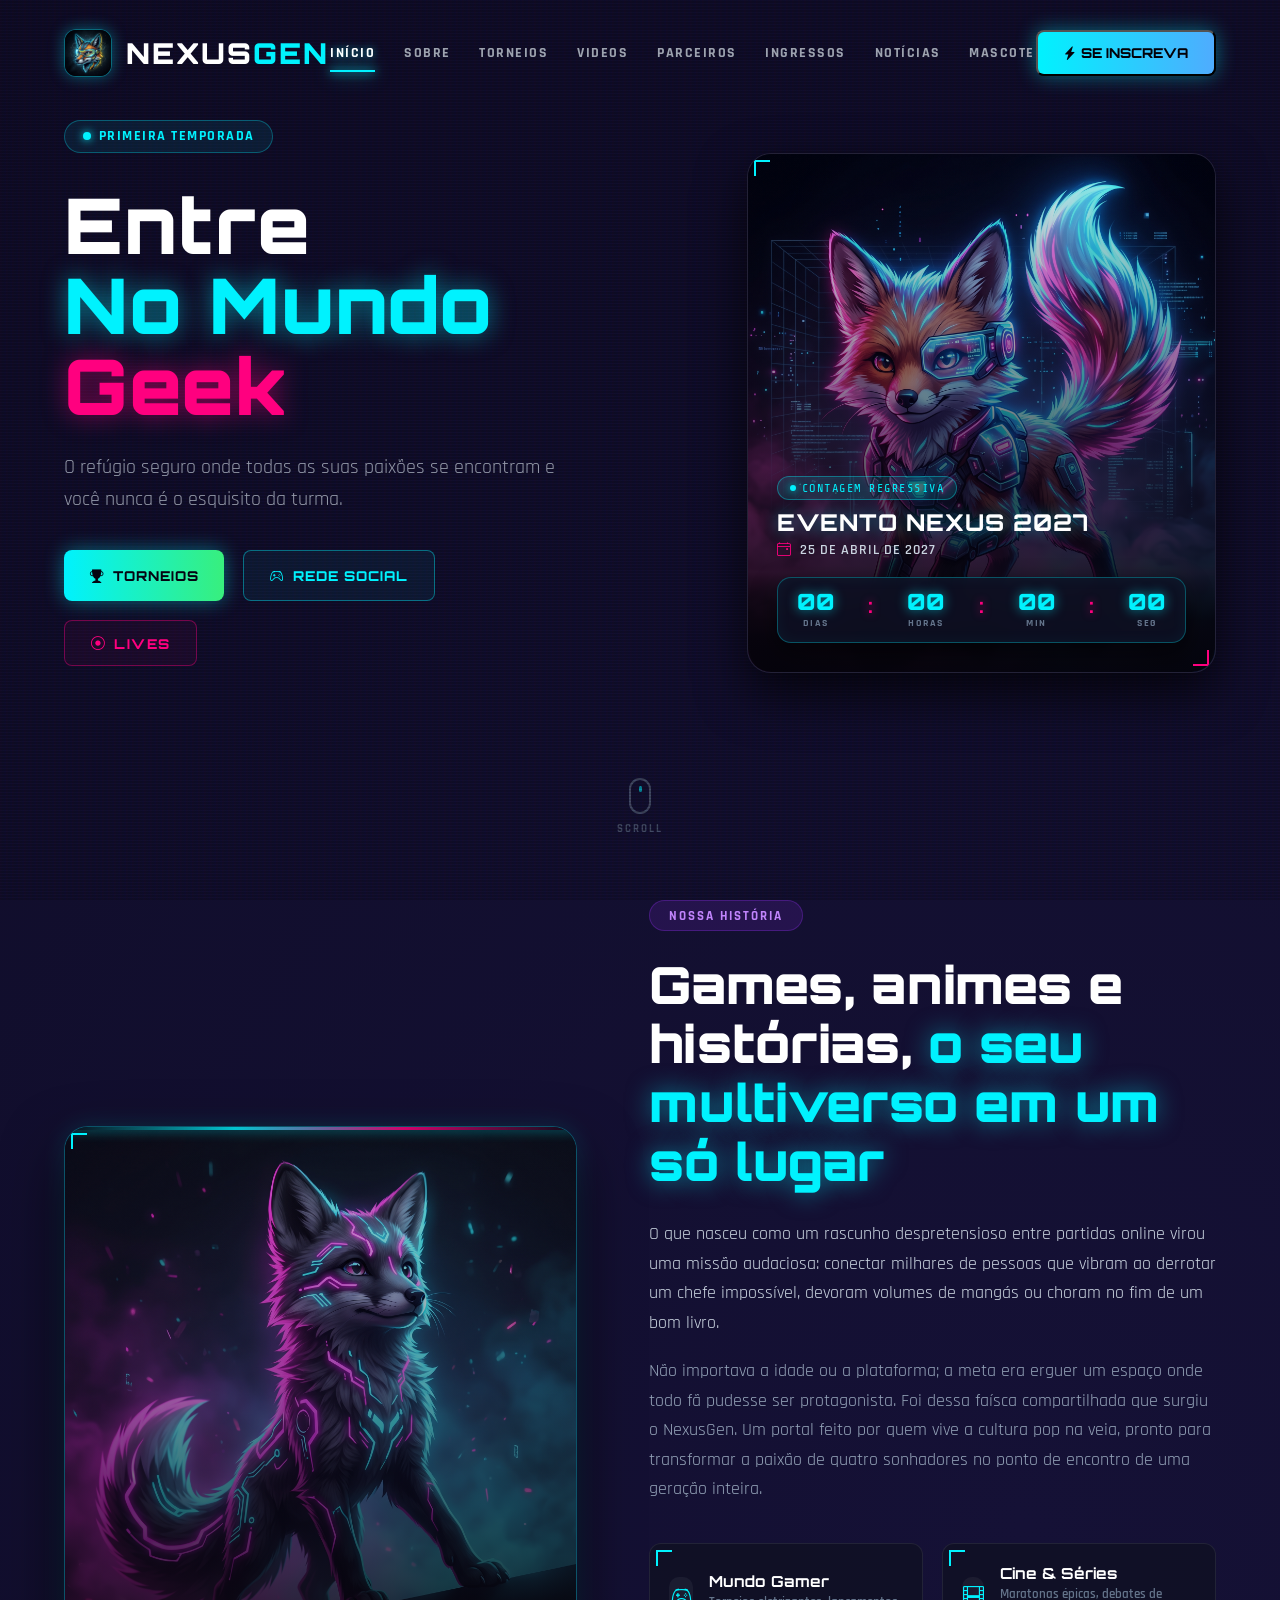
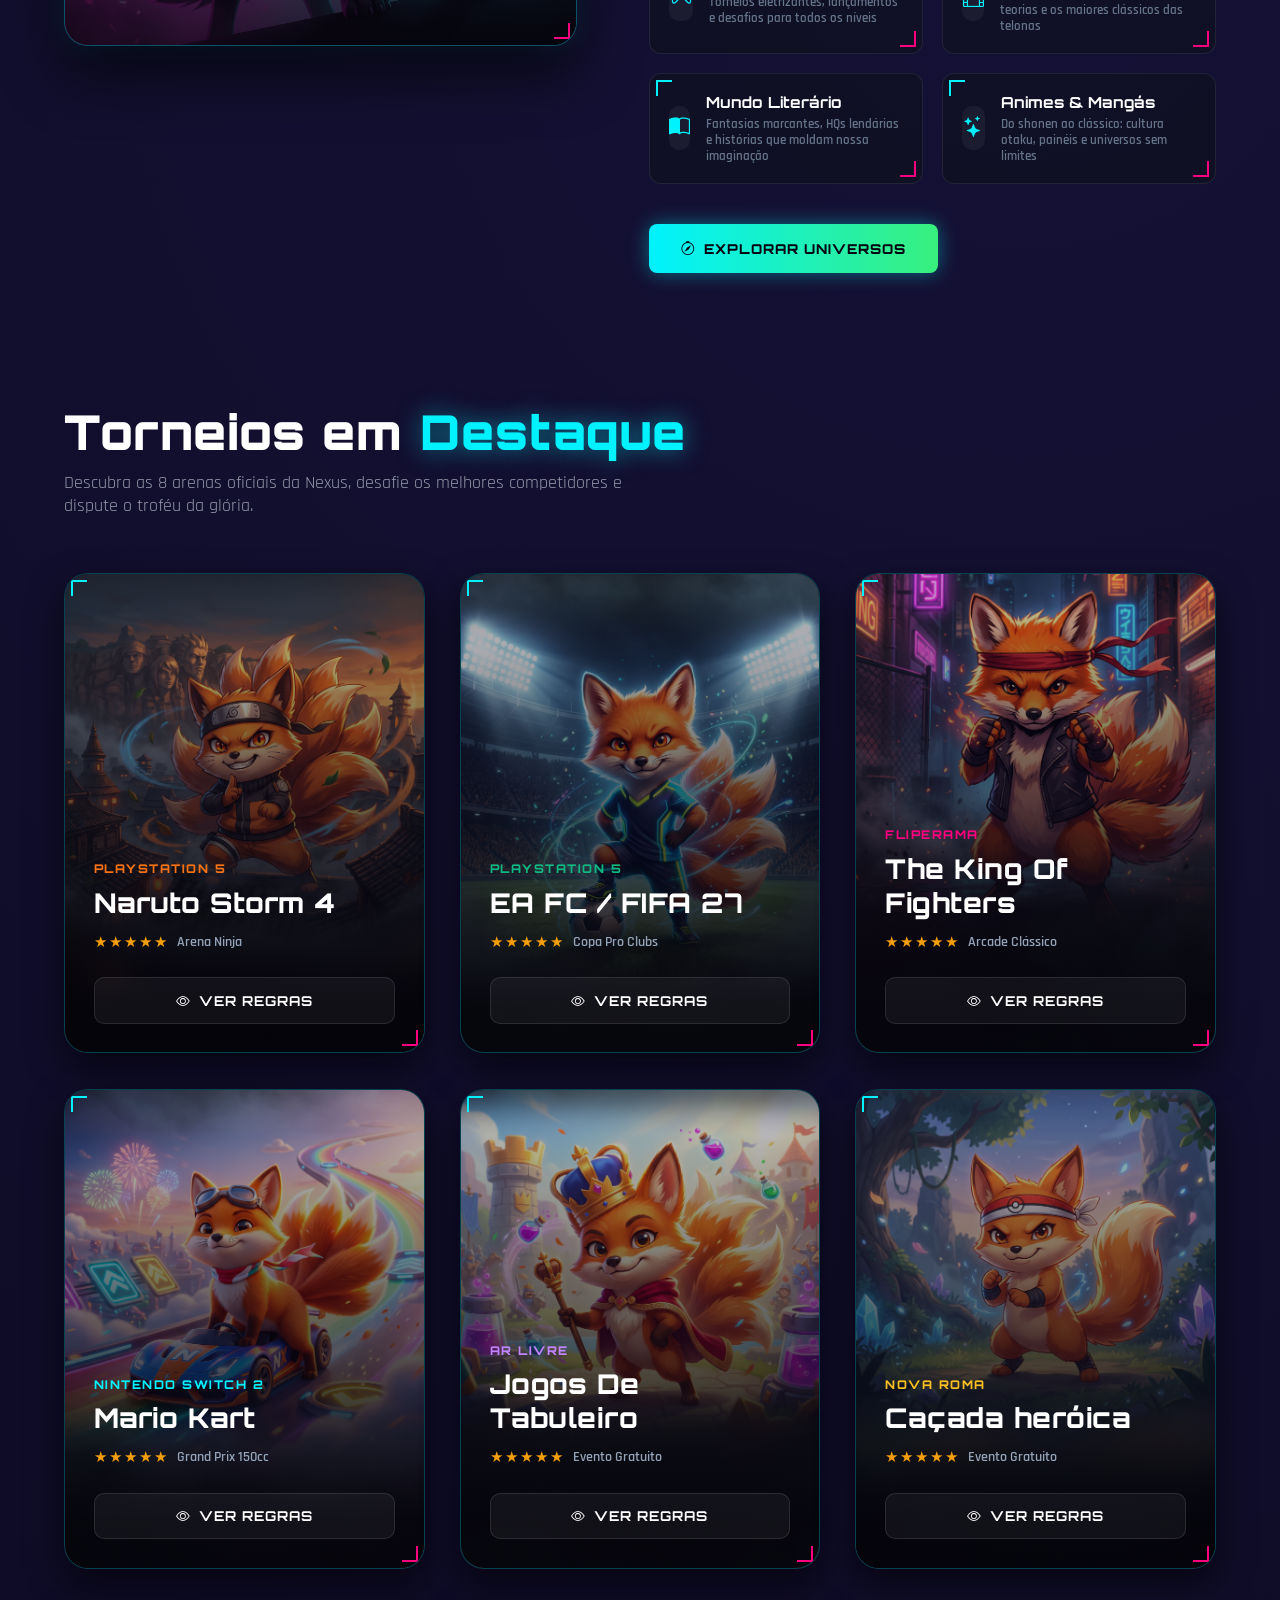
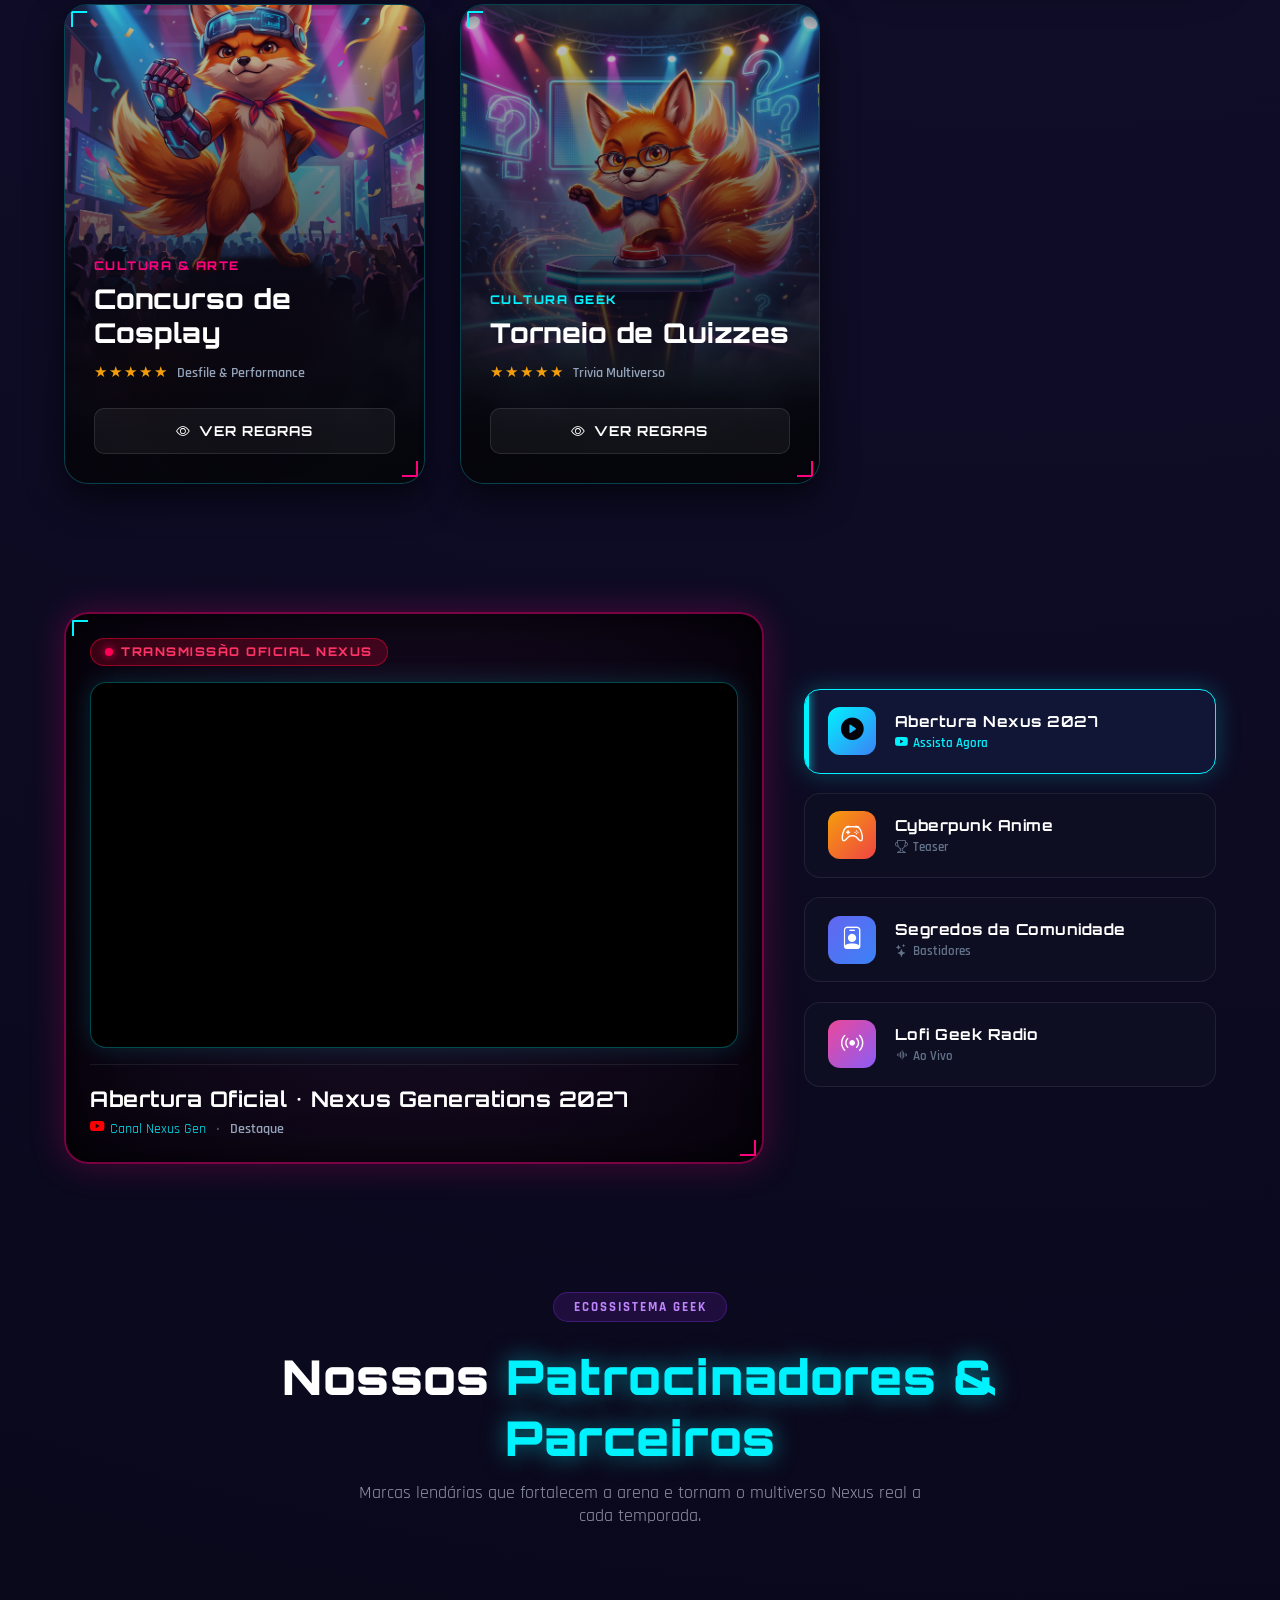
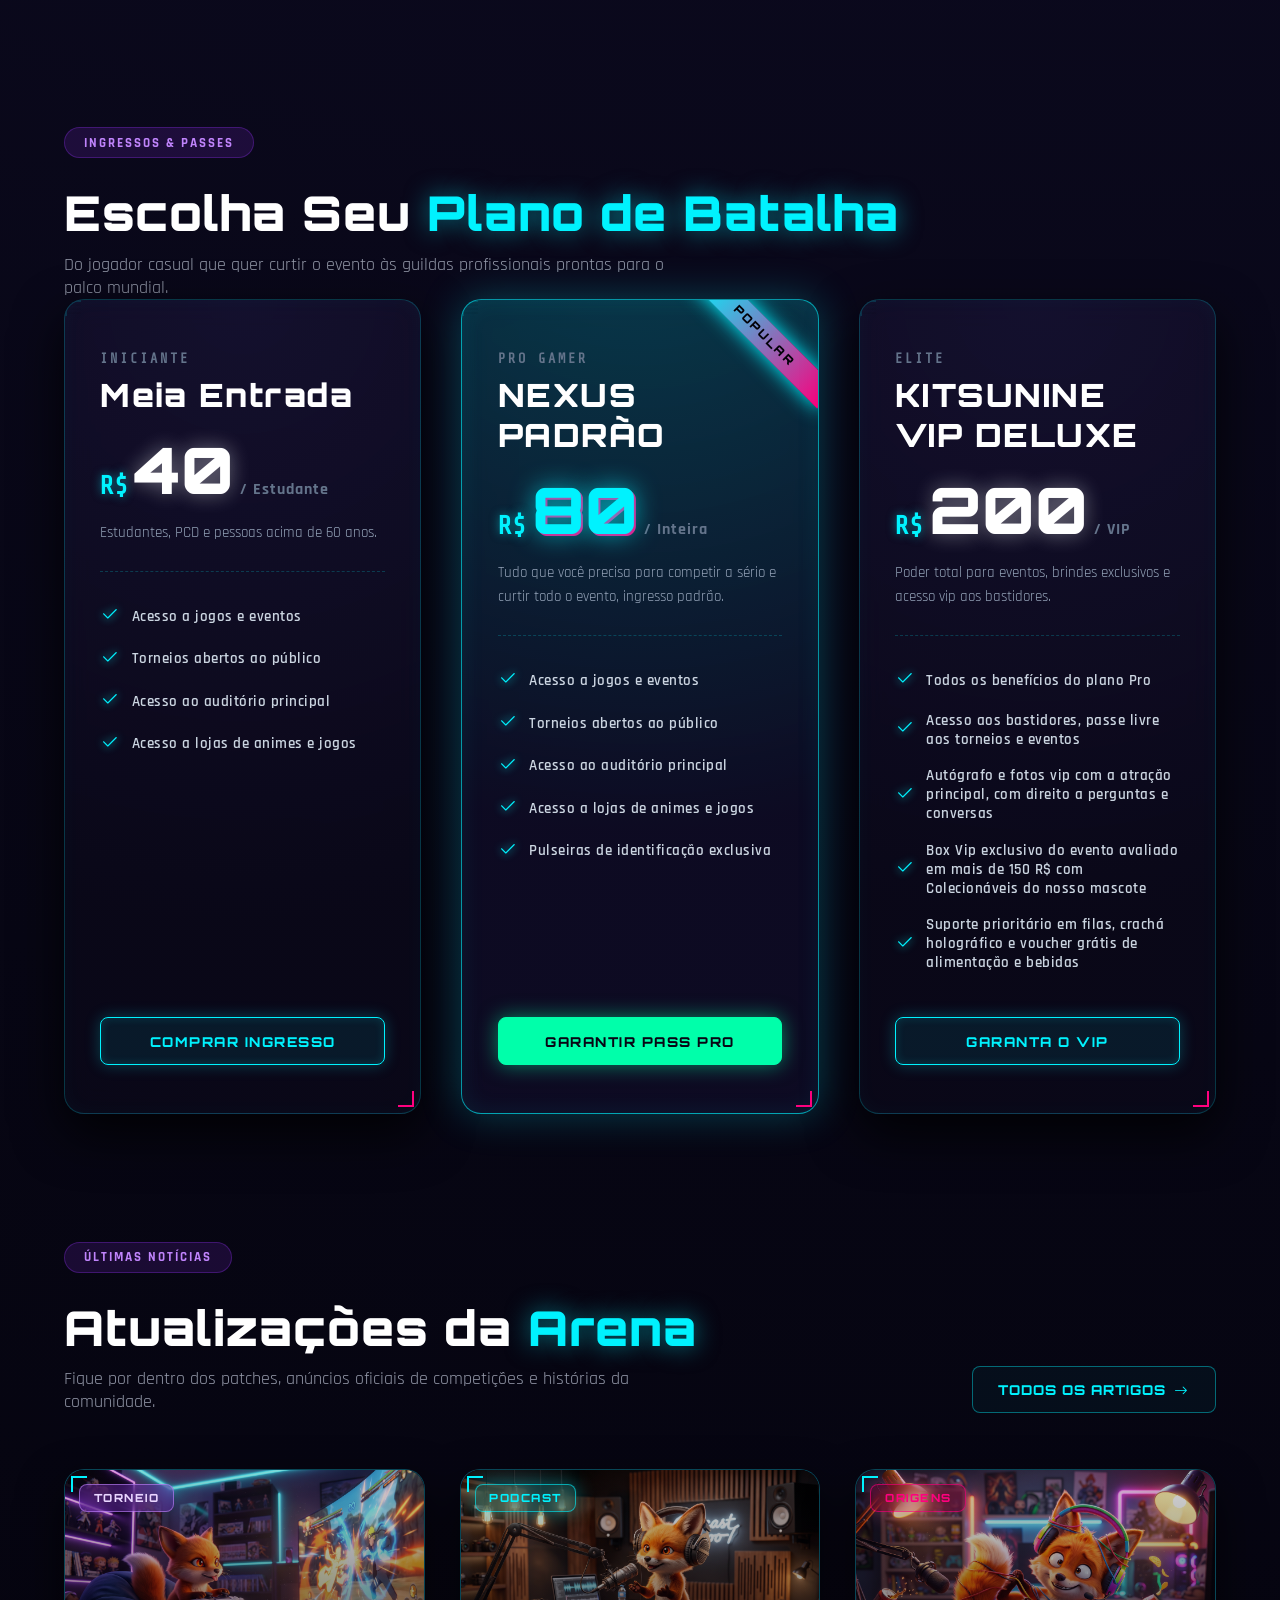
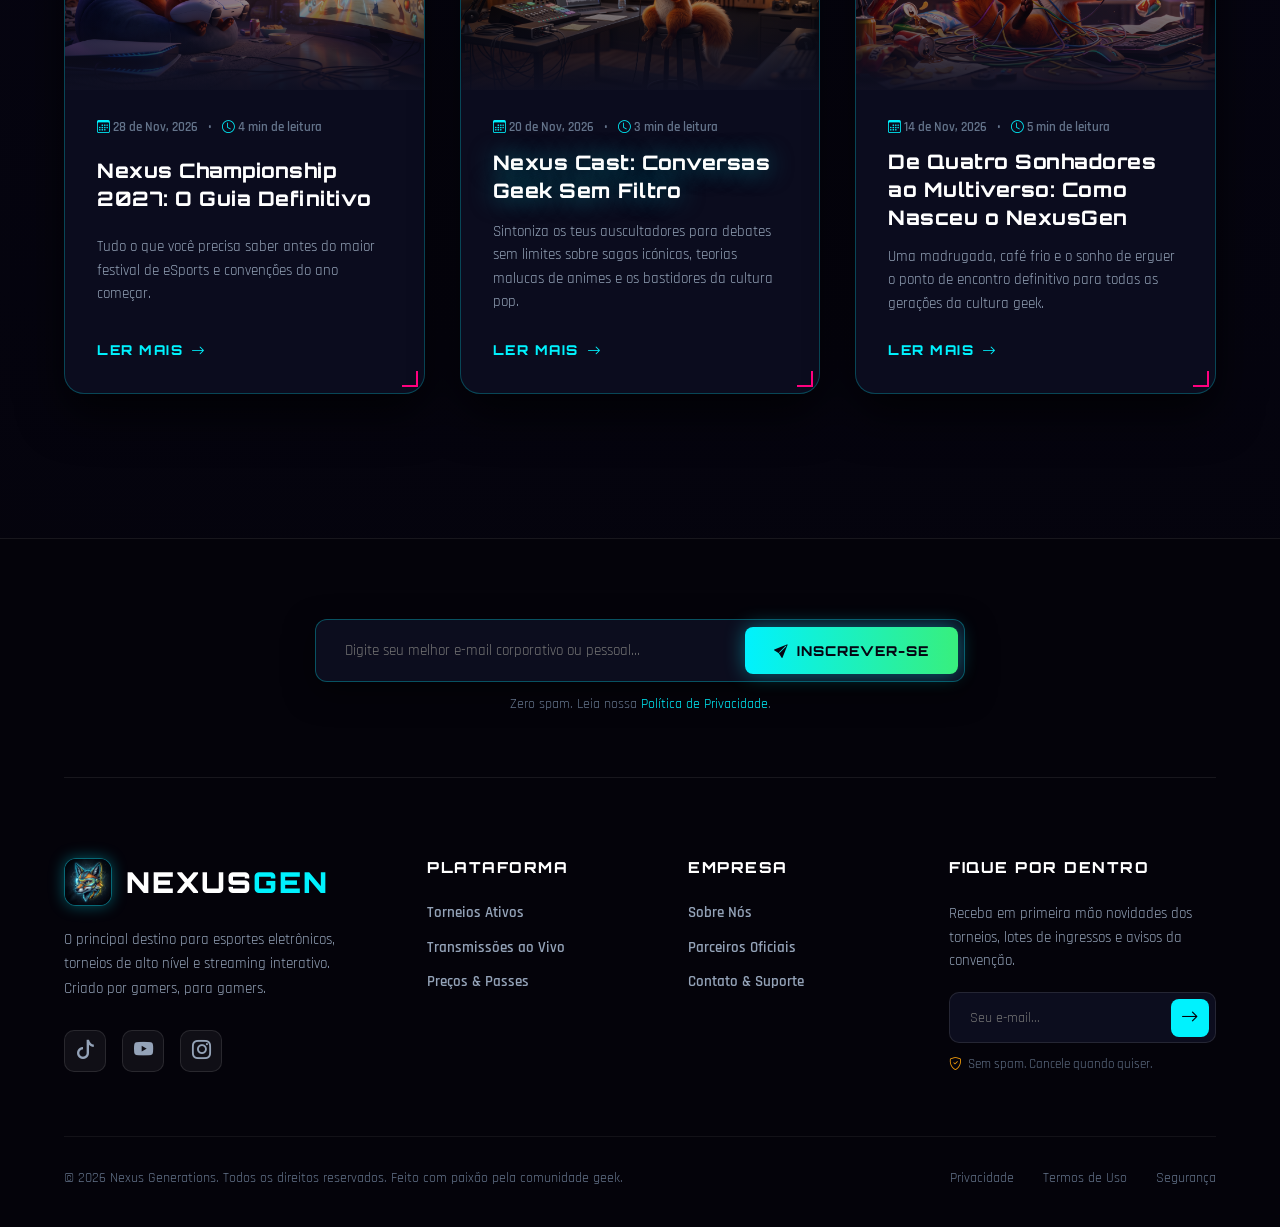
==== index.html @ 99fa11dc "Primeira versao do site Nexus" ====
<!DOCTYPE html>
<html lang="pt-BR">
<head>
  <meta charset="UTF-8">
  <meta name="viewport" content="width=device-width, initial-scale=1.0">
  <title>Nexus Generations</title>

  <!-- Fontes Gamer / Cyberpunk -->
  <link rel="preconnect" href="https://fonts.googleapis.com">
  <link rel="preconnect" href="https://fonts.gstatic.com" crossorigin>
  <link href="https://fonts.googleapis.com/css2?family=Orbitron:wght@600;700;800;900&family=Rajdhani:wght@500;600;700&family=Share+Tech+Mono&display=swap" rel="stylesheet">

  <!-- Bootstrap Icons -->
  <link rel="stylesheet" href="https://cdn.jsdelivr.net/npm/bootstrap-icons@1.11.3/font/bootstrap-icons.min.css">

  <link rel="stylesheet" href="style.css">

  <style>
    /* Blindagem direta do Modal Jurídico para NUNCA vazar na página */
    .legal-modal-overlay {
      display: none;
      position: fixed !important;
      top: 0 !important;
      left: 0 !important;
      width: 100vw !important;
      height: 100vh !important;
      background: rgba(4, 3, 10, 0.88) !important;
      backdrop-filter: blur(14px) !important;
      z-index: 999999 !important;
      align-items: center !important;
      justify-content: center !important;
      padding: 1.5rem !important;
    }
    .legal-modal-overlay.active {
      display: flex !important;
    }

    /* Formatação Integrada do Player do YouTube */
    .video-iframe-wrapper {
      position: relative !important;
      width: 100% !important;
      padding-bottom: 56.25% !important; /* 16:9 aspect ratio */
      height: 0 !important;
      overflow: hidden !important;
      border-radius: 16px !important;
      background: #000 !important;
      border: 1px solid rgba(0, 242, 254, 0.3) !important;
      box-shadow: 0 0 25px rgba(0, 242, 254, 0.15) !important;
      margin: 1rem 0 !important;
    }
    .video-iframe-wrapper iframe {
      position: absolute !important;
      top: 0 !important;
      left: 0 !important;
      width: 100% !important;
      height: 100% !important;
      border: none !important;
    }
    .main-player-card {
      display: flex !important;
      flex-direction: column !important;
      justify-content: space-between !important;
      padding: 1.5rem !important;
    }

    /* Alinhamento perfeito do verso dos cards de torneios */
    .card-tournament-back {
      padding: 1.5rem !important;
      display: flex !important;
      flex-direction: column !important;
      justify-content: space-between !important;
      box-sizing: border-box !important;
    }
    .back-content {
      display: flex !important;
      flex-direction: column !important;
      gap: 0.75rem !important;
    }
    .back-title {
      font-family: 'Orbitron', sans-serif !important;
      font-size: 1.25rem !important;
      font-weight: 800 !important;
      color: #fff !important;
      margin: 0 !important;
      line-height: 1.3 !important;
    }
    .back-description {
      font-size: 0.88rem !important;
      line-height: 1.5 !important;
      color: #94a3b8 !important;
      margin: 0 !important;
    }
    .back-event-specs {
      display: flex !important;
      flex-direction: column !important;
      gap: 0.5rem !important;
      background: rgba(0, 0, 0, 0.3) !important;
      padding: 0.75rem 1rem !important;
      border-radius: 12px !important;
      border: 1px solid rgba(0, 242, 254, 0.15) !important;
    }
    .spec-row {
      display: flex !important;
      justify-content: space-between !important;
      align-items: center !important;
      font-size: 0.88rem !important;
      gap: 0.5rem !important;
    }
    .spec-label {
      color: #94a3b8 !important;
      display: inline-flex !important;
      align-items: center !important;
      gap: 6px !important;
      white-space: nowrap !important;
    }
    .spec-value {
      color: var(--cyan) !important;
      font-weight: 700 !important;
      text-align: right !important;
    }
  </style>
</head>
<body>

  <!-- ==========================================================
       TELA DE CARREGAMENTO (PRELOADER CYBERPUNK)
       ========================================================== -->
  <div class="cyber-preloader" id="preloader">
    <div class="preloader-content">
      <div class="preloader-logo">NEX<span>US</span></div>
      <div class="preloader-bar-track">
        <div class="preloader-bar-fill"></div>
      </div>
      <div class="preloader-status">CARREGANDO DADOS DO SISTEMA...</div>
    </div>
  </div>

  <!-- Blindagem Direta no HTML: destrói o preloader mesmo se o JS der soluço -->
  <script>
    setTimeout(function() {
      var p = document.getElementById('preloader');
      if (p) p.classList.add('fade-out');
    }, 1000);
  </script>

  <!-- Scanlines CRT -->
  <div class="cyber-scanlines"></div>

  <!-- Bolhas Neon Flutuantes ao Fundo -->
  <div class="bubbles-container">
    <span style="--i:11; --size:8px; --color:#00f2fe;"></span>
    <span style="--i:12; --size:14px; --color:#ff007f;"></span>
    <span style="--i:24; --size:6px; --color:#00f2fe;"></span>
    <span style="--i:10; --size:10px; --color:#7928ca;"></span>
    <span style="--i:14; --size:12px; --color:#00f2fe;"></span>
    <span style="--i:23; --size:16px; --color:#ff007f;"></span>
    <span style="--i:18; --size:6px; --color:#00f2fe;"></span>
    <span style="--i:16; --size:10px; --color:#7928ca;"></span>
    <span style="--i:19; --size:14px; --color:#00f2fe;"></span>
    <span style="--i:20; --size:8px; --color:#ff007f;"></span>
    <span style="--i:22; --size:12px; --color:#00f2fe;"></span>
    <span style="--i:25; --size:7px; --color:#7928ca;"></span>
    <span style="--i:15; --size:15px; --color:#00f2fe;"></span>
  </div>

  <!-- Navbar Fixa com Logotipo em Imagem (SEM BOTÃO DE GALERIA) -->
  <header class="header" id="navbar">
    <div class="logo">
      <div class="logo-icon">
        <img src="mascoteicon.jpg" alt="Logo Nexus" onerror="this.src='mascote.jpg'">
      </div>
      <span class="logo-text">NEXUS<span>GEN</span></span>
    </div>
    <nav class="nav-menu">
      <a href="#inicio" class="cyber-link active" data-text="INÍCIO">INÍCIO</a>
      <a href="#sobre" class="cyber-link" data-text="SOBRE">SOBRE</a>
      <a href="#torneios" class="cyber-link" data-text="TORNEIOS">TORNEIOS</a>
      <a href="#videos" class="cyber-link" data-text="VIDEOS">VIDEOS</a>
      <a href="#parceiros" class="cyber-link" data-text="PARCEIROS">PARCEIROS</a>
      <a href="#ingressos" class="cyber-link" data-text="INGRESSOS">INGRESSOS</a>
      <a href="#programacao" class="cyber-link" data-text="NOTÍCIAS">NOTÍCIAS</a>
      <a href="mascote.html" class="cyber-link" data-text="MASCOTE">MASCOTE</a>
    </nav>
    <div class="header-action" id="navAuthArea">
      <!-- Estado Inicial: Deslogado -->
      <button type="button" class="btn-glow-cyan" onclick="openAuthModal('register')">
        <i class="bi bi-lightning-charge-fill"></i> SE INSCREVA
      </button>
    </div>
  </header>

  <!-- Hero Section -->
  <main class="hero-container" id="inicio">
    <!-- COLUNA 1: TEXTOS (ESQUERDA) -->
    <div class="hero-left">
      <div class="status-badge">
        <span class="dot"></span> PRIMEIRA TEMPORADA
      </div>
      <h1 class="glitch-title">
        Entre<br>
        <span class="cyan-text cyber-flicker">No Mundo</span><br>
        <span class="pink-text">Geek</span>
      </h1>
      <p class="description">
        O refúgio seguro onde todas as suas paixões se encontram e você nunca é o esquisito da turma.
      </p>
      <div class="button-group">
        <a href="#torneios" class="btn-cyan"><i class="bi bi-trophy-fill"></i> TORNEIOS</a>
        <a href="https://www.instagram.com/nexus_gen_events?utm_source=ig_web_button_share_sheet&cplk=ZDNlZDc0MzIxNw==" target="_blank" rel="noopener noreferrer" class="btn-outline-cyan"><i class="bi bi-controller"></i> REDE SOCIAL</a>
      </div>
      <div class="watch-live-box">
        <a href="https://www.youtube.com/@Nexus_Gen_Events" target="_blank" rel="noopener noreferrer" class="btn-watch-live"><i class="bi bi-record-circle"></i> LIVES</a>
      </div>
    </div> <!-- Fechamento correto da hero-left -->

    <!-- COLUNA 2: Card do Mascote com Contagem Regressiva (DIREITA) -->
    <div class="hero-right">
      <div class="feature-card cyber-hud-corners">
        <div class="mascot-full-wrapper">
          <img src="mascote.jpg" alt="Mascote Nexus" class="mascot-full-img" onerror="this.src='https://api.dicebear.com/7.x/bottts/svg?seed=NexusMascot'">
          <div class="mascot-gradient-overlay"></div>
        </div>

        <div class="card-info-floating">
          <div class="countdown-badge">
            <span class="dot-pulse"></span> CONTAGEM REGRESSIVA
          </div>
          <h3>EVENTO NEXUS 2027</h3>
          <p class="event-target-date"><i class="bi bi-calendar4-event"></i> 25 DE ABRIL DE 2027</p>

          <div class="countdown-timer" id="countdown-timer">
            <div class="timer-box">
              <span class="timer-num" id="days">00</span>
              <span class="timer-lbl">DIAS</span>
            </div>
            <div class="timer-sep">:</div>
            <div class="timer-box">
              <span class="timer-num" id="hours">00</span>
              <span class="timer-lbl">HORAS</span>
            </div>
            <div class="timer-sep">:</div>
            <div class="timer-box">
              <span class="timer-num" id="minutes">00</span>
              <span class="timer-lbl">MIN</span>
            </div>
            <div class="timer-sep">:</div>
            <div class="timer-box">
              <span class="timer-num" id="seconds">00</span>
              <span class="timer-lbl">SEG</span>
            </div>
          </div>
        </div>
      </div>
    </div>
  </main>

  <!-- Indicador de Rolagem -->
  <div class="scroll-indicator">
    <div class="mouse-icon">
      <div class="wheel"></div>
    </div>
    <span>SCROLL</span>
  </div>

  <!-- SEÇÃO SOBRE NÓS -->
  <section class="about-section" id="sobre">
    <div class="about-grid">
      <!-- Card Visual com Imagem Completa e Efeito Glitch -->
      <div class="about-visual-wrapper">
        <div class="about-main-card cyber-hud-corners cyber-card-glitch">
          <img src="mascote2.jpg" alt="Nexus Universe" class="about-card-img" onerror="this.src='mascote.jpg'">
          <div class="about-card-overlay"></div>
          <div class="about-card-scanline"></div>
        </div>
      </div>

      <div class="about-content">
        <div class="story-tag">NOSSA HISTÓRIA</div>
        <h2 class="about-title">
          Games, animes e histórias, <span class="cyan-text">o seu multiverso em um só lugar</span>
        </h2>
        <p class="about-text">
          O que nasceu como um rascunho despretensioso entre partidas online virou uma missão audaciosa: conectar milhares de pessoas que vibram ao derrotar um chefe impossível, devoram volumes de mangás ou choram no fim de um bom livro.
        </p>
        <p class="about-text text-secondary">
          Não importava a idade ou a plataforma; a meta era erguer um espaço onde todo fã pudesse ser protagonista. Foi dessa faísca compartilhada que surgiu o NexusGen. Um portal feito por quem vive a cultura pop na veia, pronto para transformar a paixão de quatro sonhadores no ponto de encontro de uma geração inteira.
        </p>

        <!-- Grade dos 4 Pilares Geek -->
        <div class="features-grid">
          <div class="feature-item cyber-hud-corners">
            <div class="feat-icon-wrap"><i class="bi bi-controller"></i></div>
            <div class="feat-details">
              <h4>Mundo Gamer</h4>
              <p>Torneios eletrizantes, lançamentos e desafios para todos os níveis</p>
            </div>
          </div>

          <div class="feature-item cyber-hud-corners">
            <div class="feat-icon-wrap"><i class="bi bi-film"></i></div>
            <div class="feat-details">
              <h4>Cine & Séries</h4>
              <p>Maratonas épicas, debates de teorias e os maiores clássicos das telonas</p>
            </div>
          </div>

          <div class="feature-item cyber-hud-corners">
            <div class="feat-icon-wrap"><i class="bi bi-book-half"></i></div>
            <div class="feat-details">
              <h4>Mundo Literário</h4>
              <p>Fantasias marcantes, HQs lendárias e histórias que moldam nossa imaginação</p>
            </div>
          </div>

          <div class="feature-item cyber-hud-corners">
            <div class="feat-icon-wrap"><i class="bi bi-stars"></i></div>
            <div class="feat-details">
              <h4>Animes & Mangás</h4>
              <p>Do shonen ao clássico: cultura otaku, painéis e universos sem limites</p>
            </div>
          </div>
        </div>

        <a href="#ingressos" class="btn-cyan btn-explore">
          <i class="bi bi-compass"></i> EXPLORAR UNIVERSOS
        </a>
      </div>
    </div>
  </section>

  <!-- ==========================================================
       SEÇÃO TORNEIOS (8 MODALIDADES COM FLIP 3D // UTICKET)
       ========================================================== -->
  <section class="tournaments-section" id="torneios">
    <div class="section-container">
      <div class="tournaments-header">
        <div class="header-texts">
          <h2 class="section-title">Torneios em <span class="cyan-text cyber-flicker">Destaque</span></h2>
          <p class="section-subtitle">Descubra as 8 arenas oficiais da Nexus, desafie os melhores competidores e dispute o troféu da glória.</p>
        </div>
      </div>

      <div class="tournaments-grid">
        <!-- 1: Naruto Storm 4 -->
        <div class="flip-card" id="card-naruto">
          <div class="flip-card-inner">
            <div class="flip-front card-tournament cyber-hud-corners">
              <img src="mascote3.jpg" alt="Naruto Storm 4" class="card-thumb-bg">
              <div class="card-gradient-overlay"></div>
              
              <div class="card-theme-fx fx-naruto">
                <div class="chakra-clash">
                  <div class="rasengan"></div>
                  <div class="clash-spark"></div>
                  <div class="chidori"></div>
                </div>
              </div>

              <div class="card-details">
                <span class="genre-tag orange-tag">PLAYSTATION 5</span>
                <h3 class="game-title">Naruto Storm 4</h3>
                <div class="rating-row">
                  <span class="stars">★★★★★</span>
                  <span class="reviews">Arena Ninja</span>
                </div>
                <button type="button" class="btn-card-action" onclick="flipCardOpen(this)">
                  <i class="bi bi-eye"></i> VER REGRAS
                </button>
              </div>
            </div>
            <div class="flip-back card-tournament-back cyber-hud-corners">
              <div class="back-header">
                <span class="back-status live-now"><i class="bi bi-broadcast"></i> ELIMINATÓRIAS</span>
                <button type="button" class="btn-close-flip" onclick="flipCardBack(this)" aria-label="Voltar"><i class="bi bi-arrow-left"></i></button>
              </div>
              <div class="back-content">
                <h4 class="back-title">Exame Chunnin Nexus</h4>
                <p class="back-description">Combates intensos 1v1 no formato fase de grupos e mata-mata, apenas pura habilidade e troca de jutsus no tempo certo.</p>
                <div class="back-event-specs">
                  <div class="spec-row"><span class="spec-label"><i class="bi bi-controller"></i> Modo:</span><span class="spec-value">1v1 Melhor de 3</span></div>
                  <div class="spec-row"><span class="spec-label"><i class="bi bi-people-fill"></i> Vagas:</span><span class="spec-value">32 Lutadores</span></div>
                  <div class="spec-row"><span class="spec-label"><i class="bi bi-trophy"></i> Premiação:</span><span class="spec-value">Troféu + R$ 100</span></div>
                </div>
              </div>
              <a href="https://forms.gle/9sRdAYjznyPCim9E7" target="_blank" rel="noopener noreferrer" class="btn-cyan-small">
                <i class="bi bi-ticket-perforated-fill"></i> INSCREVER-SE
              </a>
            </div>
          </div>
        </div>

        <!-- 2: FIFA 27 -->
        <div class="flip-card" id="card-fifa">
          <div class="flip-card-inner">
            <div class="flip-front card-tournament cyber-hud-corners">
              <img src="mascote4.jpg" alt="FIFA 27" class="card-thumb-bg" onerror="this.src='https://images.unsplash.com/photo-1511512578047-dfb367046420?auto=format&fit=crop&w=800&q=80'">
              <div class="card-gradient-overlay"></div>
              
              <div class="card-theme-fx fx-fifa">
                <div class="cyber-ball">⚽</div>
                <div class="goal-net-burst"></div>
              </div>

              <div class="card-details">
                <span class="genre-tag emerald-tag">PLAYSTATION 5</span>
                <h3 class="game-title">EA FC / FIFA 27</h3>
                <div class="rating-row">
                  <span class="stars">★★★★★</span>
                  <span class="reviews">Copa Pro Clubs</span>
                </div>
                <button type="button" class="btn-card-action" onclick="flipCardOpen(this)">
                  <i class="bi bi-eye"></i> VER REGRAS
                </button>
              </div>
            </div>
            <div class="flip-back card-tournament-back cyber-hud-corners">
              <div class="back-header">
                <span class="back-status live-now"><i class="bi bi-broadcast"></i> TORNEIO</span>
                <button type="button" class="btn-close-flip" onclick="flipCardBack(this)" aria-label="Voltar"><i class="bi bi-arrow-left"></i></button>
              </div>
              <div class="back-content">
                <h4 class="back-title">Nexus Champions League</h4>
                <p class="back-description">Disputa no gramado virtual com equipes 90 Overall padronizadas. Fase de grupos seguida de mata-mata com prorrogação de ouro.</p>
                <div class="back-event-specs">
                  <div class="spec-row"><span class="spec-label"><i class="bi bi-controller"></i> Modo:</span><span class="spec-value">1v1 Tempo 6 Min</span></div>
                  <div class="spec-row"><span class="spec-label"><i class="bi bi-people-fill"></i> Vagas:</span><span class="spec-value">16 Jogadores</span></div>
                  <div class="spec-row"><span class="spec-label"><i class="bi bi-trophy"></i> Premiação:</span><span class="spec-value">Troféu + R$ 100</span></div>
                </div>
              </div>
              <a href="https://forms.gle/9sRdAYjznyPCim9E7" target="_blank" rel="noopener noreferrer" class="btn-cyan-small">
                <i class="bi bi-ticket-perforated-fill"></i> INSCREVER-SE
              </a>
            </div>
          </div>
        </div>

        <!-- 3: KOF -->
        <div class="flip-card" id="card-kof">
          <div class="flip-card-inner">
            <div class="flip-front card-tournament cyber-hud-corners">
              <img src="mascote5.jpg" alt="The King Of Fighters" class="card-thumb-bg" onerror="this.src='https://images.unsplash.com/photo-1550745165-9bc0b252726f?auto=format&fit=crop&w=800&q=80'">
              <div class="card-gradient-overlay"></div>
              
              <div class="card-theme-fx fx-kof">
                <div class="flame-strike"></div>
                <div class="hit-spark hit-1">💥</div>
                <div class="hit-spark hit-2">⚡</div>
              </div>

              <div class="card-details">
                <span class="genre-tag pink-tag">FLIPERAMA</span>
                <h3 class="game-title">The King Of Fighters</h3>
                <div class="rating-row">
                  <span class="stars">★★★★★</span>
                  <span class="reviews">Arcade Clássico</span>
                </div>
                <button type="button" class="btn-card-action" onclick="flipCardOpen(this)">
                  <i class="bi bi-eye"></i> VER REGRAS
                </button>
              </div>
            </div>
            <div class="flip-back card-tournament-back cyber-hud-corners">
              <div class="back-header">
                <span class="back-status live-now"><i class="bi bi-broadcast"></i> ELIMINATÓRIAS</span>
                <button type="button" class="btn-close-flip" onclick="flipCardBack(this)" aria-label="Voltar"><i class="bi bi-arrow-left"></i></button>
              </div>
              <div class="back-content">
                <h4 class="back-title">Batalha de Trios KOF</h4>
                <p class="back-description">Tradição pura: monte seu trio de personagens favoritos em confrontos com suporte a controles arcade e chave de dupla eliminação.</p>
                <div class="back-event-specs">
                  <div class="spec-row"><span class="spec-label"><i class="bi bi-controller"></i> Modo:</span><span class="spec-value">Equipes 3v3 Clássico</span></div>
                  <div class="spec-row"><span class="spec-label"><i class="bi bi-people-fill"></i> Vagas:</span><span class="spec-value">16 Desafiantes</span></div>
                  <div class="spec-row"><span class="spec-label"><i class="bi bi-trophy"></i> Premiação:</span><span class="spec-value">Troféu + R$ 100</span></div>
                </div>
              </div>
              <a href="https://forms.gle/9sRdAYjznyPCim9E7" target="_blank" rel="noopener noreferrer" class="btn-cyan-small">
                <i class="bi bi-ticket-perforated-fill"></i> INSCREVER-SE
              </a>
            </div>
          </div>
        </div>

        <!-- 4: Mario Kart -->
        <div class="flip-card" id="card-mariokart">
          <div class="flip-card-inner">
            <div class="flip-front card-tournament cyber-hud-corners">
              <img src="mascote6.jpg" alt="Mario Kart" class="card-thumb-bg" onerror="this.src='https://images.unsplash.com/photo-1563089145-599997674d42?auto=format&fit=crop&w=800&q=80'">
              <div class="card-gradient-overlay"></div>
              
              <div class="card-theme-fx fx-mariokart">
                <div class="red-shell">🐢</div>
                <div class="drift-smoke"></div>
              </div>

              <div class="card-details">
                <span class="genre-tag cyan-tag">NINTENDO SWITCH 2</span>
                <h3 class="game-title">Mario Kart</h3>
                <div class="rating-row">
                  <span class="stars">★★★★★</span>
                  <span class="reviews">Grand Prix 150cc</span>
                </div>
                <button type="button" class="btn-card-action" onclick="flipCardOpen(this)">
                  <i class="bi bi-eye"></i> VER REGRAS
                </button>
              </div>
            </div>
            <div class="flip-back card-tournament-back cyber-hud-corners">
              <div class="back-header">
                <span class="back-status live-now"><i class="bi bi-broadcast"></i> CORRIDA</span>
                <button type="button" class="btn-close-flip" onclick="flipCardBack(this)" aria-label="Voltar"><i class="bi bi-arrow-left"></i></button>
              </div>
              <div class="back-content">
                <h4 class="back-title">Circuito Rainbow Road</h4>
                <p class="back-description">Cascos azuis, bananas e amizades desfeitas na pista. Baterias eliminatórias de 4 pistas com pontuação somada até a grande final.</p>
                <div class="back-event-specs">
                  <div class="spec-row"><span class="spec-label"><i class="bi bi-controller"></i> Modo:</span><span class="spec-value">Livre</span></div>
                  <div class="spec-row"><span class="spec-label"><i class="bi bi-people-fill"></i> Vagas:</span><span class="spec-value">Livre</span></div>
                  <div class="spec-row"><span class="spec-label"><i class="bi bi-trophy"></i> Premiação:</span><span class="spec-value">Nenhum</span></div>
                </div>
              </div>
              <a href="#" target="_blank" rel="noopener noreferrer" class="btn-cyan-small">
                <i class="bi bi-ticket-perforated-fill"></i> LIVRE
              </a>
            </div>
          </div>
        </div>

        <!-- 5: Jogos De Tabuleiro -->
        <div class="flip-card" id="card-clash">
          <div class="flip-card-inner">
            <div class="flip-front card-tournament cyber-hud-corners">
              <img src="mascote7.jpg" alt="Jogos de Tabuleiro" class="card-thumb-bg" onerror="this.src='https://images.unsplash.com/photo-1563206767-5b18f218e8de?auto=format&fit=crop&w=800&q=80'">
              <div class="card-gradient-overlay"></div>
              
              <div class="card-theme-fx fx-clash">
                <div class="tesla-zap"></div>
                <div class="crown-gem gem-1">💎</div>
                <div class="crown-gem gem-2">💎</div>
              </div>

              <div class="card-details">
                <span class="genre-tag purple-tag">AR LIVRE</span>
                <h3 class="game-title">Jogos De Tabuleiro</h3>
                <div class="rating-row">
                  <span class="stars">★★★★★</span>
                  <span class="reviews">Evento Gratuito</span>
                </div>
                <button type="button" class="btn-card-action" onclick="flipCardOpen(this)">
                  <i class="bi bi-eye"></i> VER REGRAS
                </button>
              </div>
            </div>
            <div class="flip-back card-tournament-back cyber-hud-corners">
              <div class="back-header">
                <span class="back-status live-now"><i class="bi bi-broadcast"></i> AO VIVO</span>
                <button type="button" class="btn-close-flip" onclick="flipCardBack(this)" aria-label="Voltar"><i class="bi bi-arrow-left"></i></button>
              </div>
              <div class="back-content">
                <h4 class="back-title">JOGOS DE TABULEIRO</h4>
                <p class="back-description">Damas, baralho, xadrez e monopoly são sensações e entretenimento ao ar livre.</p>
                <div class="back-event-specs">
                  <div class="spec-row"><span class="spec-label"><i class="bi bi-controller"></i> Modo:</span><span class="spec-value">Mesa</span></div>
                  <div class="spec-row"><span class="spec-label"><i class="bi bi-people-fill"></i> Vagas:</span><span class="spec-value">Ilimitado</span></div>
                  <div class="spec-row"><span class="spec-label"><i class="bi bi-trophy"></i> Premiação:</span><span class="spec-value">Nenhuma</span></div>
                </div>
              </div>
              <a href="#" target="_blank" rel="noopener noreferrer" class="btn-cyan-small">
                <i class="bi bi-ticket-perforated-fill"></i> LIVRE PARA O PÚBLICO
              </a>
            </div>
          </div>
        </div>

        <!-- 6: Caçada Heróica -->
        <div class="flip-card" id="card-rpg">
          <div class="flip-card-inner">
            <div class="flip-front card-tournament cyber-hud-corners">
              <img src="mascote16.jpg" alt="Caçada heróica" class="card-thumb-bg" onerror="this.src='https://images.unsplash.com/photo-1610890716171-6b1bb98ffd09?auto=format&fit=crop&w=800&q=80'">
              <div class="card-gradient-overlay"></div>
              
              <div class="card-theme-fx fx-rpg">
                <div class="magic-circle"></div>
                <div class="d20-glow">🎲</div>
              </div>

              <div class="card-details">
                <span class="genre-tag gold-tag">NOVA ROMA</span>
                <h3 class="game-title">Caçada heróica</h3>
                <div class="rating-row">
                  <span class="stars">★★★★★</span>
                  <span class="reviews">Evento Gratuito</span>
                </div>
                <button type="button" class="btn-card-action" onclick="flipCardOpen(this)">
                  <i class="bi bi-eye"></i> VER REGRAS
                </button>
              </div>
            </div>
            <div class="flip-back card-tournament-back cyber-hud-corners">
              <div class="back-header">
                <span class="back-status live-now"><i class="bi bi-broadcast"></i> AO AR LIVRE</span>
                <button type="button" class="btn-close-flip" onclick="flipCardBack(this)" aria-label="Voltar"><i class="bi bi-arrow-left"></i></button>
              </div>
              <div class="back-content">
                <h4 class="back-title">Coleta De QR CODE no evento</h4>
                <p class="back-description">Coletando Heróis espalhados por todo o evento com acesso direto à Wiki.</p>
                <div class="back-event-specs">
                  <div class="spec-row"><span class="spec-label"><i class="bi bi-dice-5-fill"></i> Modo:</span><span class="spec-value">Livre</span></div>
                  <div class="spec-row"><span class="spec-label"><i class="bi bi-people-fill"></i> Grupos:</span><span class="spec-value">Nenhum</span></div>
                  <div class="spec-row"><span class="spec-label"><i class="bi bi-trophy"></i> Premiação:</span><span class="spec-value">Mangás e Kits</span></div>
                </div>
              </div>
              <a href="herois.html" target="_blank" rel="noopener noreferrer" class="btn-cyan-small">
                <i class="bi bi-compass"></i> ACESSAR WIKI
              </a>
            </div>
          </div>
        </div>

        <!-- 7: Concurso de Cosplay -->
        <div class="flip-card" id="card-cosplay">
          <div class="flip-card-inner">
            <div class="flip-front card-tournament cyber-hud-corners">
              <img src="mascote9.jpg" alt="Torneio de Cosplay" class="card-thumb-bg" onerror="this.src='https://images.unsplash.com/photo-1566492031773-4f4e44671857?auto=format&fit=crop&w=800&q=80'">
              <div class="card-gradient-overlay"></div>
              
              <div class="card-theme-fx fx-cosplay">
                <div class="spotlight-beam"></div>
                <div class="camera-flash"></div>
                <div class="glamour-stars">✨</div>
              </div>

              <div class="card-details">
                <span class="genre-tag pink-tag">CULTURA & ARTE</span>
                <h3 class="game-title">Concurso de Cosplay</h3>
                <div class="rating-row">
                  <span class="stars">★★★★★</span>
                  <span class="reviews">Desfile & Performance</span>
                </div>
                <button type="button" class="btn-card-action" onclick="flipCardOpen(this)">
                  <i class="bi bi-eye"></i> VER REGRAS
                </button>
              </div>
            </div>
            <div class="flip-back card-tournament-back cyber-hud-corners">
              <div class="back-header">
                <span class="back-status live-now"><i class="bi bi-broadcast"></i> PALCO PRINCIPAL</span>
                <button type="button" class="btn-close-flip" onclick="flipCardBack(this)" aria-label="Voltar"><i class="bi bi-arrow-left"></i></button>
              </div>
              <div class="back-content">
                <h4 class="back-title">Nexus Cosplay</h4>
                <p class="back-description">Apresentações solo e em grupo avaliadas por cosplayers profissionais convidados. Critérios: fidelidade do traje, acabamento e atuação cênica.</p>
                <div class="back-event-specs">
                  <div class="spec-row"><span class="spec-label"><i class="bi bi-person-badge"></i> Modo:</span><span class="spec-value">Desfile & Apresentação</span></div>
                  <div class="spec-row"><span class="spec-label"><i class="bi bi-people-fill"></i> Vagas:</span><span class="spec-value">40 Participantes</span></div>
                  <div class="spec-row"><span class="spec-label"><i class="bi bi-trophy"></i> Premiação:</span><span class="spec-value">R$ 2.000 + Troféu</span></div>
                </div>
              </div>
              <a href="https://uticket.com.br" target="_blank" rel="noopener noreferrer" class="btn-cyan-small">
                <i class="bi bi-stars"></i> INSCREVER COSPLAY
              </a>
            </div>
          </div>
        </div>

        <!-- 8: Torneio de Quizzes -->
        <div class="flip-card" id="card-quiz">
          <div class="flip-card-inner">
            <div class="flip-front card-tournament cyber-hud-corners">
              <img src="mascote10.jpg" alt="Torneio de Quizzes" class="card-thumb-bg" onerror="this.src='https://images.unsplash.com/photo-1606326608606-aa0b62935f2b?auto=format&fit=crop&w=800&q=80'">
              <div class="card-gradient-overlay"></div>
              
              <div class="card-theme-fx fx-quiz">
                <div class="quiz-waves"></div>
                <div class="quiz-brain">💡</div>
              </div>

              <div class="card-details">
                <span class="genre-tag cyan-tag">CULTURA GEEK</span>
                <h3 class="game-title">Torneio de Quizzes</h3>
                <div class="rating-row">
                  <span class="stars">★★★★★</span>
                  <span class="reviews">Trivia Multiverso</span>
                </div>
                <button type="button" class="btn-card-action" onclick="flipCardOpen(this)">
                  <i class="bi bi-eye"></i> VER REGRAS
                </button>
              </div>
            </div>
            <div class="flip-back card-tournament-back cyber-hud-corners">
              <div class="back-header">
                <span class="back-status live-now"><i class="bi bi-broadcast"></i> INTERATIVO</span>
                <button type="button" class="btn-close-flip" onclick="flipCardBack(this)" aria-label="Voltar"><i class="bi bi-arrow-left"></i></button>
              </div>
              <div class="back-content">
                <h4 class="back-title">Batalha de Conhecimento Geek</h4>
                <p class="back-description">Perguntas em tempo real sobre animes, games clássicos, cinema e lore de livros de fantasia com pontuação dinâmica por rapidez na resposta.</p>
                <div class="back-event-specs">
                  <div class="spec-row"><span class="spec-label"><i class="bi bi-question-diamond"></i> Modo:</span><span class="spec-value">Eliminação ao Vivo</span></div>
                  <div class="spec-row"><span class="spec-label"><i class="bi bi-people-fill"></i> Vagas:</span><span class="spec-value">6 Equipes</span></div>
                  <div class="spec-row"><span class="spec-label"><i class="bi bi-trophy"></i> Premiação:</span><span class="spec-value">Colecionáveis Raros</span></div>
                </div>
              </div>
              <a href="#" target="_blank" rel="noopener noreferrer" class="btn-cyan-small">
                <i class="bi bi-question-diamond-fill"></i> INSCREVER-SE
              </a>
            </div>
          </div>
        </div>
      </div>
    </div>
  </section>

  <!-- ==========================================================
       SEÇÃO DE VÍDEOS / STREAMS (YOUTUBE EMBED)
       ========================================================== -->
  <section class="video-section" id="videos">
    <div class="video-container">
      <div class="main-player-card cyber-hud-corners">
        <div class="player-top-bar">
          <span class="live-indicator"><span class="live-dot"></span> TRANSMISSÃO OFICIAL NEXUS</span>
        </div>

        <div class="video-iframe-wrapper">
          <iframe 
            id="youtube-player"
            src="https://www.youtube-nocookie.com/embed/L_LUpnjgPso?enablejsapi=1&rel=0" 
            title="Nexus Gen Stream Player" 
            allow="accelerometer; autoplay; clipboard-write; encrypted-media; gyroscope; picture-in-picture; web-share" 
            allowfullscreen>
          </iframe>
        </div>

        <div class="player-footer">
          <h3 id="current-video-title">Abertura Oficial • Nexus Generations 2027</h3>
          <div class="player-stats">
            <span class="stat-views"><i class="bi bi-youtube" style="color: #ff0000;"></i> Canal Nexus Gen</span>
            <span class="stat-separator">•</span>
            <span class="stat-game" id="current-video-tag">Destaque</span>
          </div>
        </div>
      </div>

      <div class="video-playlist">
        <div class="playlist-item active"
             data-yt-id="L_LUpnjgPso"
             data-title="Abertura Oficial • Nexus Generations 2027"
             data-views="Em Destaque"
             data-tag="Trailer">
          <div class="item-thumb-box thumb-lightning"><i class="bi bi-play-circle-fill"></i></div>
          <div class="item-info">
            <h4>Abertura Nexus 2027</h4>
            <span class="item-views"><i class="bi bi-youtube"></i> Assista Agora</span>
          </div>
        </div>

        <div class="playlist-item"
             data-yt-id="qIcTM8WXFjk"
             data-title="Cyberpunk 2077 Anime • Inspiração da Arena"
             data-views="Trailer Oficial"
             data-tag="Anime">
          <div class="item-thumb-box thumb-fire"><i class="bi bi-controller"></i></div>
          <div class="item-info">
            <h4>Cyberpunk Anime</h4>
            <span class="item-views"><i class="bi bi-trophy"></i> Teaser</span>
          </div>
        </div>

        <div class="playlist-item"
             data-yt-id="dQw4w9WgXcQ"
             data-title="Painel Especial • Segredos da Comunidade"
             data-views="Palco Nexus"
             data-tag="Painel">
          <div class="item-thumb-box thumb-target"><i class="bi bi-person-badge"></i></div>
          <div class="item-info">
            <h4>Segredos da Comunidade</h4>
            <span class="item-views"><i class="bi bi-stars"></i> Bastidores</span>
          </div>
        </div>

        <div class="playlist-item"
             data-yt-id="jfKfPfyJRdk"
             data-title="Lofi Geek Radio • Estudo & Games 24/7"
             data-views="Live Contínua"
             data-tag="Rádio">
          <div class="item-thumb-box thumb-rocket"><i class="bi bi-broadcast"></i></div>
          <div class="item-info">
            <h4>Lofi Geek Radio</h4>
            <span class="item-views"><i class="bi bi-soundwave"></i> Ao Vivo</span>
          </div>
        </div>
      </div>
    </div>
  </section>

  <!-- ==========================================================
       SEÇÃO: PATROCINADORES & PARCEIROS (EFEITO THANOS SNAP)
       ========================================================== -->
  <section class="partners-section" id="parceiros">
    <div class="section-container">
      <div class="partners-header">
        <span class="story-tag">ECOSSISTEMA GEEK</span>
        <h2 class="section-title">Nossos <span class="cyan-text cyber-flicker">Patrocinadores & Parceiros</span></h2>
        <p class="section-subtitle">
          Marcas lendárias que fortalecem a arena e tornam o multiverso Nexus real a cada temporada.
        </p>
      </div>

      <div class="partners-grid-thanos" id="partners-container">
        <!-- Renderizado dinamicamente pelo script.js sem slots vazios -->
      </div>
    </div>
  </section>

  <!-- ==========================================================
       SEÇÃO: INGRESSOS & PLANOS DE BATALHA (UTICKET)
       ========================================================== -->
  <section class="pricing-section" id="ingressos">
    <div class="section-container">
      <div class="pricing-header">
        <span class="story-tag">INGRESSOS & PASSES</span>
        <h2 class="section-title">Escolha Seu <span class="cyan-text cyber-flicker">Plano de Batalha</span></h2>
        <p class="section-subtitle">
          Do jogador casual que quer curtir o evento às guildas profissionais prontas para o palco mundial.
        </p>
      </div>

      <div class="pricing-grid">
        <!-- Plano 1: Meia Entrada -->
        <div class="pricing-card cyber-hud-corners">
          <div class="plan-header">
            <span class="plan-type">INICIANTE</span>
            <h3>Meia Entrada</h3>
            <div class="price-wrap">
              <span class="currency">R$</span>
              <span class="amount">40</span>
              <span class="period">/ Estudante</span>
            </div>
            <p class="plan-desc">Estudantes, PCD e pessoas acima de 60 anos.</p>
          </div>
          <ul class="plan-features">
            <li><i class="bi bi-check2"></i> Acesso a jogos e eventos</li>
            <li><i class="bi bi-check2"></i> Torneios abertos ao público</li>
            <li><i class="bi bi-check2"></i> Acesso ao auditório principal</li>
            <li><i class="bi bi-check2"></i> Acesso a lojas de animes e jogos</li>
          </ul>
          <a href="https://uticket.com.br" target="_blank" rel="noopener noreferrer" class="btn-ticket-holo btn-holo-cyan">
            COMPRAR INGRESSO
          </a>
        </div>

        <!-- Plano 2: NEXUS PADRÃO -->
        <div class="pricing-card card-featured cyber-hud-corners">
          <div class="popular-ribbon">POPULAR</div>
          <div class="plan-header">
            <span class="plan-type cyan-tag">PRO GAMER</span>
            <h3>NEXUS PADRÃO</h3>
            <div class="price-wrap">
              <span class="currency">R$</span>
              <span class="amount cyan-text">80</span>
              <span class="period">/ Inteira</span>
            </div>
            <p class="plan-desc">Tudo que você precisa para competir a sério e curtir todo o evento, ingresso padrão.</p>
          </div>
          <ul class="plan-features">
            <li><i class="bi bi-check2 cyan-text"></i> Acesso a jogos e eventos</li>
            <li><i class="bi bi-check2 cyan-text"></i> Torneios abertos ao público</li>
            <li><i class="bi bi-check2 cyan-text"></i> Acesso ao auditório principal</li>
            <li><i class="bi bi-check2 cyan-text"></i> Acesso a lojas de animes e jogos</li>
            <li><i class="bi bi-check2 cyan-text"></i> Pulseiras de identificação exclusiva</li>
          </ul>
          <a href="https://uticket.com.br" target="_blank" rel="noopener noreferrer" class="btn-ticket-holo btn-holo-pro">
            GARANTIR PASS PRO
          </a>
        </div>

        <!-- Plano 3: VIP DELUXE -->
        <div class="pricing-card cyber-hud-corners">
          <div class="plan-header">
            <span class="plan-type purple-tag">ELITE</span>
            <h3>KITSUNINE VIP DELUXE</h3>
            <div class="price-wrap">
              <span class="currency">R$</span>
              <span class="amount">200</span>
              <span class="period">/ VIP</span>
            </div>
            <p class="plan-desc">Poder total para eventos, brindes exclusivos e acesso vip aos bastidores.</p>
          </div>
          <ul class="plan-features">
            <li><i class="bi bi-check2"></i> Todos os benefícios do plano Pro</li>
            <li><i class="bi bi-check2"></i> Acesso aos bastidores, passe livre aos torneios e eventos</li>
            <li><i class="bi bi-check2"></i> Autógrafo e fotos vip com a atração principal, com direito a perguntas e conversas</li>
            <li><i class="bi bi-check2"></i> Box Vip exclusivo do evento avaliado em mais de 150 R$ com Colecionáveis do nosso mascote</li>
            <li><i class="bi bi-check2"></i> Suporte prioritário em filas, crachá holográfico e voucher grátis de alimentação e bebidas</li>
          </ul>
          <a href="https://uticket.com.br" target="_blank" rel="noopener noreferrer" class="btn-ticket-holo btn-holo-cyan">
            GARANTA O VIP
          </a>
        </div>
      </div>
    </div>
  </section>

  <!-- ==========================================================
       SEÇÃO: NOTÍCIAS & ATUALIZAÇÕES DA ARENA
       ========================================================== -->
  <section class="news-section" id="programacao">
    <div class="section-container">
      <div class="news-header">
        <div class="header-texts">
          <span class="story-tag">ÚLTIMAS NOTÍCIAS</span>
          <h2 class="section-title">Atualizações da <span class="cyan-text cyber-flicker">Arena</span></h2>
          <p class="section-subtitle">Fique por dentro dos patches, anúncios oficiais de competições e histórias da comunidade.</p>
        </div>
        <a href="https://www.tiktok.com/@nexus_gen_events?is_from_webapp=1&sender_device=pc" class="btn-view-all">
          TODOS OS ARTIGOS <i class="bi bi-arrow-right"></i>
        </a>
      </div>

      <div class="news-grid">
        <!-- Notícia 1 -->
        <article class="news-card cyber-hud-corners">
          <div class="news-thumb-box">
            <img src="mascote15.jpg" alt="Nexus Championship 2027" class="news-thumb-img" onerror="this.src='https://images.unsplash.com/photo-1542751371-adc38448a05e?auto=format&fit=crop&w=800&q=80'">
            <div class="news-thumb-gradient"></div>
            <span class="news-tag-badge">TORNEIO</span>
          </div>
          <div class="news-body">
            <div class="news-meta">
              <span><i class="bi bi-calendar3"></i> 28 de Nov, 2026</span>
              <span>•</span>
              <span><i class="bi bi-clock"></i> 4 min de leitura</span>
            </div>
            <h3 class="news-title">Nexus Championship 2027: O Guia Definitivo</h3>
            <p class="news-excerpt">Tudo o que você precisa saber antes do maior festival de eSports e convenções do ano começar.</p>
            <a href="https://www.tiktok.com/@nexus_gen_events?is_from_webapp=1&sender_device=pc" class="news-read-more">LER MAIS <i class="bi bi-arrow-right"></i></a>
          </div>
        </article>

        <!-- Notícia 2 -->
        <article class="news-card cyber-hud-corners">
          <div class="news-thumb-box">
            <img src="mascote13.jpg" alt="Notas do Patch" class="news-thumb-img" onerror="this.src='https://images.unsplash.com/photo-1550745165-9bc0b252726f?auto=format&fit=crop&w=800&q=80'">
            <div class="news-thumb-gradient"></div>
            <span class="news-tag-badge badge-cyan">PODCAST</span>
          </div>
          <div class="news-body">
            <div class="news-meta">
              <span><i class="bi bi-calendar3"></i> 20 de Nov, 2026</span>
              <span>•</span>
              <span><i class="bi bi-clock"></i> 3 min de leitura</span>
            </div>
            <h3 class="news-title cyan-text">Nexus Cast: Conversas Geek Sem Filtro</h3>
            <p class="news-excerpt">Sintoniza os teus auscultadores para debates sem limites sobre sagas icónicas, teorias malucas de animes e os bastidores da cultura pop.</p>
            <a href="www.youtube.com/@Nexus_Gen_Events" class="news-read-more">LER MAIS <i class="bi bi-arrow-right"></i></a>
          </div>
        </article>

        <!-- Notícia 3 -->
        <article class="news-card cyber-hud-corners">
          <div class="news-thumb-box">
            <img src="mascote14.jpg" alt="Comunidade Nexus" class="news-thumb-img" onerror="this.src='https://images.unsplash.com/photo-1511512578047-dfb367046420?auto=format&fit=crop&w=800&q=80'">
            <div class="news-thumb-gradient"></div>
            <span class="news-tag-badge badge-pink">ORIGENS</span>
          </div>
          <div class="news-body">
            <div class="news-meta">
              <span><i class="bi bi-calendar3"></i> 14 de Nov, 2026</span>
              <span>•</span>
              <span><i class="bi bi-clock"></i> 5 min de leitura</span>
            </div>
            <h3 class="news-title">De Quatro Sonhadores ao Multiverso: Como Nasceu o NexusGen</h3>
            <p class="news-excerpt">Uma madrugada, café frio e o sonho de erguer o ponto de encontro definitivo para todas as gerações da cultura geek.</p>
            <a href="https://www.instagram.com/nexus_gen_events?xtok=b2NjbDRpN21weWw4" class="news-read-more">LER MAIS <i class="bi bi-arrow-right"></i></a>
          </div>
        </article>
      </div>
    </div>
  </section>

  <!-- ==========================================================
       RODAPÉ
       ========================================================== -->
  <footer class="footer-wrapper">
    <div class="footer-container">
      <div class="newsletter-bar">
        <form class="newsletter-form" onsubmit="event.preventDefault(); alert('Inscrição confirmada na Nexus!');">
          <input type="email" placeholder="Digite seu melhor e-mail corporativo ou pessoal..." required>
          <button type="submit" class="btn-cyan"><i class="bi bi-send-fill"></i> INSCREVER-SE</button>
        </form>
        <span class="newsletter-disclaimer">Zero spam. Leia nossa <a href="javascript:void(0)" onclick="openLegalModal('privacidade')">Política de Privacidade</a>.</span>
      </div>

      <div class="footer-content-grid">
        <div class="footer-brand-col">
          <div class="logo">
            <div class="logo-icon">
              <img src="mascoteicon.jpg" alt="Logo Nexus" onerror="this.src='mascote.jpg'">
            </div>
            <span class="logo-text">NEXUS<span>GEN</span></span>
          </div>
          <p class="footer-desc">
            O principal destino para esportes eletrônicos, torneios de alto nível e streaming interativo. Criado por gamers, para gamers.
          </p>
          <div class="footer-social-links">
            <a href="https://www.tiktok.com/@nexus_gen_events?is_from_webapp=1&sender_device=pc" title="tiktok"><i class="bi bi-tiktok"></i></a>
            
            <a href="www.youtube.com/@Nexus_Gen_Events" title="YouTube"><i class="bi bi-youtube"></i></a>
            
            <a href="https://www.instagram.com/nexus_gen_events?xtok=b2NjbDRpN21weWw4" title="Instagram"><i class="bi bi-instagram"></i></a>
          </div>
        </div>

        <div class="footer-links-col">
          <h4>PLATAFORMA</h4>
          <ul>
            <li><a href="#torneios">Torneios Ativos</a></li>
            <li><a href="#videos">Transmissões ao Vivo</a></li>
            <li><a href="#ingressos">Preços & Passes</a></li>
          </ul>
        </div>

        <div class="footer-links-col">
          <h4>EMPRESA</h4>
          <ul>
            <li><a href="#sobre">Sobre Nós</a></li>
            <li><a href="#parceiros">Parceiros Oficiais</a></li>
            <li><a href="#ingressos">Contato & Suporte</a></li>
          </ul>
        </div>

        <div class="footer-newsletter-col">
          <h4>FIQUE POR DENTRO</h4>
          <p>Receba em primeira mão novidades dos torneios, lotes de ingressos e avisos da convenção.</p>
          <form class="mini-sub-form" onsubmit="event.preventDefault(); alert('E-mail cadastrado com sucesso!');">
            <input type="email" placeholder="Seu e-mail..." required>
            <button type="submit" class="btn-mini-arrow"><i class="bi bi-arrow-right"></i></button>
          </form>
          <small class="mini-lock"><i class="bi bi-shield-check"></i> Sem spam. Cancele quando quiser.</small>
        </div>
      </div>

      <div class="footer-bottom-bar">
        <p>&copy; 2026 Nexus Generations. Todos os direitos reservados. Feito com paixão pela comunidade geek.</p>
        <div class="footer-legal-links">
          <a href="javascript:void(0)" onclick="openLegalModal('privacidade')">Privacidade</a>
          <a href="javascript:void(0)" onclick="openLegalModal('termos')">Termos de Uso</a>
          <a href="javascript:void(0)" onclick="openLegalModal('seguranca')">Segurança</a>
        </div>
      </div>
    </div>
  </footer>

  <!-- ==========================================================
       POPUP / MODAL JURÍDICO BUROCRÁTICO
       ========================================================== -->
  <div class="legal-modal-overlay" id="legalModalOverlay" onclick="closeLegalModal()">
    <div class="legal-modal-box cyber-hud-corners" onclick="event.stopPropagation()">
      <div class="legal-modal-header">
        <div class="legal-title-wrap">
          <i class="bi bi-shield-lock-fill cyan-text"></i>
          <h3 id="legalModalTitle">DOCUMENTO JURÍDICO</h3>
        </div>
        <button type="button" class="legal-modal-close" onclick="closeLegalModal()"><i class="bi bi-x-lg"></i></button>
      </div>
      <div class="legal-modal-body" id="legalModalBody">
        <!-- Conteúdo burocrático gerado dinamicamente -->
      </div>
      <div class="legal-modal-footer">
        <button type="button" class="btn-cyan" onclick="closeLegalModal()">DECLARO QUE LI E COMPREENDI</button>
      </div>
    </div>
  </div>

  <!-- ==========================================================
       MODAL CYBERPUNK: AUTENTICAÇÃO HOLOGRÁFICA (LOGIN & CADASTRO)
       ========================================================== -->
  <div class="auth-modal-overlay" id="authModalOverlay" onclick="closeAuthModal()">
    <div class="auth-modal-box cyber-hud-corners" onclick="event.stopPropagation()">
      <div class="auth-laser-beam"></div>

      <button type="button" class="auth-close-btn" onclick="closeAuthModal()" title="Fechar Terminal">
        <i class="bi bi-x-lg"></i>
      </button>

      <div class="auth-header">
        <div class="auth-logo-badge">
          <i class="bi bi-shield-lock-fill"></i>
          <span>TERMINAL DE ACESSO // NEXUS-OS</span>
        </div>
        <h2 class="auth-title" id="authTitle">CRIAR <span class="cyan-text cyber-flicker">CONTA</span></h2>
        <p class="auth-subtitle" id="authSubtitle">Gere sua credencial digital para acessar torneios e ingressos exclusivos.</p>
      </div>

      <div class="auth-tabs">
        <button type="button" class="auth-tab-btn active" id="tabRegisterBtn" onclick="switchAuthMode('register')">
          <i class="bi bi-person-plus-fill"></i> NOVO OPERADOR
        </button>
        <button type="button" class="auth-tab-btn" id="tabLoginBtn" onclick="switchAuthMode('login')">
          <i class="bi bi-box-arrow-in-right"></i> LOGIN DE ACESSO
        </button>
      </div>

      <!-- FORMULÁRIO: CRIAR CONTA -->
      <form class="auth-form" id="registerForm" onsubmit="handleAuthSubmit(event, 'register')">
        <div class="auth-input-group">
          <label><i class="bi bi-person-badge"></i> NICKNAME / NOME DE COMBATE</label>
          <div class="input-glow-wrap">
            <input type="text" id="regName" placeholder="Ex: Hayato_Gamer" required autocomplete="nickname">
            <div class="input-corner-top"></div>
          </div>
        </div>

        <div class="auth-input-group">
          <label><i class="bi bi-envelope-at-fill"></i> E-MAIL PRINCIPAL</label>
          <div class="input-glow-wrap">
            <input type="email" id="regEmail" placeholder="seu-email@portalnexus.com" required autocomplete="email">
            <div class="input-corner-top"></div>
          </div>
        </div>

        <div class="auth-input-group">
          <label><i class="bi bi-key-fill"></i> SENHA DE SEGURANÇA</label>
          <div class="input-glow-wrap password-wrap">
            <input type="password" id="regPass" placeholder="••••••••" required minlength="6" autocomplete="new-password">
            <button type="button" class="btn-toggle-pass" onclick="togglePasswordVisibility('regPass', this)">
              <i class="bi bi-eye-slash-fill"></i>
            </button>
            <div class="input-corner-top"></div>
          </div>
        </div>

        <div class="auth-input-group">
          <label><i class="bi bi-shield-check"></i> CONFIRMAR SENHA</label>
          <div class="input-glow-wrap password-wrap">
            <input type="password" id="regPassConfirm" placeholder="••••••••" required minlength="6" autocomplete="new-password">
            <button type="button" class="btn-toggle-pass" onclick="togglePasswordVisibility('regPassConfirm', this)">
              <i class="bi bi-eye-slash-fill"></i>
            </button>
            <div class="input-corner-top"></div>
          </div>
        </div>

        <label class="auth-terms-checkbox">
          <input type="checkbox" required>
          <span>Concordo com os <a href="javascript:void(0)" onclick="openLegalModal('termos')">Protocolos de Uso</a> e as <a href="javascript:void(0)" onclick="openLegalModal('privacidade')">Diretrizes da Arena</a>.</span>
        </label>

        <button type="submit" class="btn-cyber-submit">
          <i class="bi bi-fingerprint"></i> INICIALIZAR REGISTRO DIGITAL
        </button>
      </form>

      <!-- FORMULÁRIO: FAZER LOGIN -->
      <form class="auth-form" id="loginForm" style="display: none;" onsubmit="handleAuthSubmit(event, 'login')">
        <div class="auth-input-group">
          <label><i class="bi bi-envelope-at-fill"></i> E-MAIL CADASTRADO</label>
          <div class="input-glow-wrap">
            <input type="email" id="logEmail" placeholder="seu-email@portalnexus.com" required autocomplete="email">
            <div class="input-corner-top"></div>
          </div>
        </div>

        <div class="auth-input-group">
          <div class="label-with-link">
            <label><i class="bi bi-key-fill"></i> SENHA</label>
            <a href="javascript:void(0)" class="forgot-pass-link" onclick="alert('Recuperação via token quântico em breve!')">Esqueceu a chave?</a>
          </div>
          <div class="input-glow-wrap password-wrap">
            <input type="password" id="logPass" placeholder="••••••••" required autocomplete="current-password">
            <button type="button" class="btn-toggle-pass" onclick="togglePasswordVisibility('logPass', this)">
              <i class="bi bi-eye-slash-fill"></i>
            </button>
            <div class="input-corner-top"></div>
          </div>
        </div>

        <button type="submit" class="btn-cyber-submit">
          <i class="bi bi-box-arrow-in-right"></i> AUTENTICAR NO SISTEMA
        </button>
      </form>

      <div class="auth-divider">
        <span>OU CONECTE-SE VIA LINK DIRETO</span>
      </div>

      <button type="button" class="btn-google-cyber" onclick="handleGoogleSocialMock()">
        <i class="bi bi-google"></i> ENTRAR COM CONTA GOOGLE
      </button>

      <div class="auth-footer-prompt">
        <span id="authPromptText">Já possui uma credencial de acesso?</span>
        <button type="button" class="auth-toggle-link" id="authToggleAction" onclick="switchAuthMode('login')">
          Acessar Terminal
        </button>
      </div>
    </div>
  </div>

  <!-- ==========================================================
       MODAL TERMINAL HOLO-DECK (PAINEL DO OPERADOR)
       ========================================================== -->
  <div class="holodeck-modal-overlay" id="holodeckModalOverlay" onclick="closeHolodeckModal()">
    <div class="holodeck-container cyber-hud-corners" onclick="event.stopPropagation()">
      <div class="holodeck-topbar">
        <div class="holodeck-status-tag">
          <span class="live-dot"></span>
          <span>NEXUS-OS // PROTOCOLO DE IDENTIFICAÇÃO V4.8</span>
        </div>
        <button type="button" class="holodeck-close-btn" onclick="closeHolodeckModal()" title="Fechar Terminal">
          <i class="bi bi-x-lg"></i>
        </button>
      </div>

      <div class="holodeck-grid">
        <!-- COLUNA ESQUERDA: O CRACHÁ HOLOGRÁFICO -->
        <aside class="holodeck-badge-card">
          <div class="badge-laser-line"></div>

          <!-- ÁREA DO AVATAR COM DISPARADOR DE FOTO/CÂMARA -->
          <div class="badge-avatar-wrap" onclick="toggleAvatarOptions()" title="Alterar fotografia do operador">
            <img id="holoAvatarImg" class="badge-avatar-photo" alt="Foto do Operador" style="display: none;">
            <div class="badge-avatar" id="holoAvatarLetter">G</div>
            <div class="badge-avatar-overlay">
              <i class="bi bi-camera-fill"></i>
            </div>
            <div class="badge-verified-icon" title="Operador Verificado">
              <i class="bi bi-patch-check-fill"></i>
            </div>

            <div class="avatar-dropdown" id="avatarDropdown" onclick="event.stopPropagation()">
              <label class="avatar-drop-item">
                <i class="bi bi-upload"></i> Carregar Ficheiro
                <input type="file" id="fileAvatarInput" accept="image/*" style="display: none;" onchange="handleFileUpload(event)">
              </label>
              <button type="button" class="avatar-drop-item" onclick="openWebcamCapture()">
                <i class="bi bi-camera-video-fill"></i> Abrir Câmara
              </button>
            </div>
          </div>

          <!-- NOME EM NEON E GUILDA DO OPERADOR -->
          <div class="badge-identity-block">
            <h3 class="badge-operator-name neon-cyan-text" id="holoDisplayName">Gustavo Aragão</h3>
            <div class="badge-guild-tag guild-semideuses" id="holoGuildTag">
              <i class="bi bi-fire"></i> <span id="holoGuildText">CHALÉ DOS SEMIDEUSES</span>
            </div>
          </div>

          <!-- HUD DE EXPERIÊNCIA & NÍVEL (NÍVEL 01 A 99) -->
          <div class="badge-xp-hud">
            <div class="xp-hud-header">
              <span class="xp-tier-title" id="holoXpTier">NOVIÇO DO CHALÉ // NÍVEL 01</span>
              <span class="xp-counter-tag"><strong id="holoXpVal">0</strong> / 999 XP</span>
            </div>
            
            <div class="xp-progress-bar">
              <div class="xp-progress-fill" id="holoXpFill" style="width: 0%;">
                <div class="xp-progress-glow"></div>
              </div>
            </div>

            <div class="xp-sub-info">
              <span>LVL ATUAL: <b class="cyan-text" id="holoLvlNumber">01</b></span>
              <span>PRÓXIMO: <b class="pink-text" id="holoNextLvlNumber">02</b></span>
            </div>
          </div>

          <div class="badge-data-box">
            <div class="badge-data-row">
              <span class="data-label"><i class="bi bi-envelope"></i> E-MAIL:</span>
              <span class="data-val" id="holoUserEmail">operador@nexus.com</span>
            </div>
            <div class="badge-data-row">
              <span class="data-label"><i class="bi bi-fingerprint"></i> ID NEXUS:</span>
              <span class="data-val" id="holoUserId">#NX-2027-8841</span>
            </div>
            <div class="badge-data-row">
              <span class="data-label"><i class="bi bi-shield-shaded"></i> ACESSO:</span>
              <span class="data-val cyan-text">CREDENCIAL ATIVA</span>
            </div>
          </div>

          <!-- QR Code Holográfico (Exclusivo VIP) -->
          <div class="badge-qr-section" id="holoBadgeQrSection" style="display: none;">
            <div class="qr-mock-box">
              <img id="holoBadgeQrImg" src="" alt="QR Code da Credencial" class="qr-code-img">
              <div class="qr-scan-line"></div>
            </div>
            <span class="qr-caption"><i class="bi bi-upc-scan"></i> VALIDAÇÃO CATRACA VIP 2027</span>
          </div>

          <!-- Bloco de Bloqueio quando não for VIP -->
          <div class="badge-lock-notice" id="holoBadgeLockNotice" style="text-align: center; padding: 1.2rem 0.8rem; margin: 0.8rem 0; border: 1px dashed rgba(255, 0, 127, 0.35); border-radius: 10px; background: rgba(255, 0, 127, 0.05);">
            <i class="bi bi-shield-lock-fill" style="font-size: 1.6rem; color: #ff007f;"></i>
            <h5 style="font-family: 'Orbitron', sans-serif; font-size: 0.8rem; color: #ff007f; margin: 0.5rem 0 0.2rem;">ACESSO BLOQUEADO</h5>
            <p style="font-size: 0.72rem; color: #94a3b8; margin: 0;">Ative seu passe VIP uTicket para liberar a catraca digital.</p>
          </div>

          <button type="button" class="btn-badge-logout" id="holoLogoutBtn">
            <i class="bi bi-box-arrow-right"></i> DESCONECTAR TERMINAL
          </button>
        </aside>

        <!-- COLUNA DIREITA: ABAS E PAINÉIS DE GESTÃO -->
        <section class="holodeck-main-panel">
          <div class="holodeck-tabs-nav">
            <button type="button" class="holodeck-tab active" id="tabBtnTickets" onclick="switchHolodeckTab('tickets')">
              <i class="bi bi-ticket-perforated-fill"></i> MEUS INGRESSOS
            </button>
            <button type="button" class="holodeck-tab" id="tabBtnTournaments" onclick="switchHolodeckTab('tournaments')">
              <i class="bi bi-trophy-fill"></i> TORNEIOS & ARENA
            </button>
            <button type="button" class="holodeck-tab" id="tabBtnSettings" onclick="switchHolodeckTab('settings')">
              <i class="bi bi-gear-fill"></i> CONFIGURAÇÕES
            </button>
          </div>

          <!-- ABA 1: MEUS INGRESSOS (RESGATE VIP) -->
          <div class="holodeck-tab-pane active" id="paneTickets">
            <div class="pane-header-info">
              <h4>CREDENCIAL VIP & PROTOCOLO UTICKET</h4>
              <p>O Crachá Holográfico da Arena é de uso exclusivo para portadores do passaporte KITSUNINE VIP DELUXE.</p>
            </div>

            <!-- BLOCO DE RESGATE DO CÓDIGO UTICKET -->
            <div class="vip-redeem-card cyber-hud-corners" id="vipRedeemCard" style="background: rgba(8,6,20,0.7); border: 1px solid rgba(255, 0, 127, 0.3); border-radius: 12px; padding: 1.5rem; margin-bottom: 1.5rem;">
              <div style="display: flex; align-items: center; gap: 10px; margin-bottom: 0.8rem;">
                <i class="bi bi-patch-check-fill pink-text" style="font-size: 1.4rem;"></i>
                <h5 style="margin: 0; font-family: 'Orbitron', sans-serif; color: #fff;">ATIVAR CÓDIGO DO INGRESSO VIP</h5>
              </div>
              <p style="color: #94a3b8; font-size: 0.82rem; margin-bottom: 1rem;">
                Comprou o passe <strong>Kitsunine VIP Deluxe</strong> na uTicket? Insira o código alfanumérico que consta no seu bilhete digital para vincular o crachá holográfico ao seu perfil.
              </p>
              
              <form onsubmit="handleRedeemVipTicket(event)" style="display: flex; gap: 10px; flex-wrap: wrap;">
                <input type="text" id="inputVipCode" class="cyber-field" placeholder="Ex: UTK-VIP-8421" style="flex: 1; min-width: 200px; text-transform: uppercase;" required>
                <button type="submit" class="btn-cyan-small" id="btnSubmitVip">
                  <i class="bi bi-unlock-fill"></i> RESGATAR CREDENCIAL VIP
                </button>
              </form>
            </div>

            <!-- CONTENTOR DINÂMICO DOS VOUCHERS CONFIRMADOS -->
            <div id="ticketsContainer">
              <div style="text-align: center; padding: 2rem; color: var(--cyan); font-family: 'Share Tech Mono', monospace;">
                <i class="bi bi-arrow-repeat"></i> A CONSULTAR CREDENCIAIS NO SISTEMA...
              </div>
            </div>

            <div class="buy-more-strip">
              <span>Ainda não possui o passe exclusivo?</span>
              <a href="https://uticket.com.br" target="_blank" rel="noopener noreferrer" class="btn-cyan-small">
                <i class="bi bi-box-arrow-up-right"></i> COMPRAR VIP NA UTICKET
              </a>
            </div>
          </div>

          <!-- ABA 2: TORNEIOS & ARENA (UTICKET) -->
          <div id="paneTournaments" class="holodeck-tab-pane" style="display: none;">
            <div class="settings-header-box">
              <h3 class="pane-headline">INSCRIÇÕES & PROTOCOLO DE COMBATE</h3>
              <p class="pane-subheadline">As inscrições e chaves competitivas oficiais são geridas via bilheteira uTicket.</p>
            </div>
            <div class="empty-tickets-box" style="text-align: center; padding: 2.5rem 1rem; background: rgba(0,0,0,0.3); border-radius: 14px; border: 1px dashed rgba(0,242,254,0.3); margin-bottom: 1.2rem;">
              <i class="bi bi-trophy-fill" style="font-size: 2.4rem; color: var(--cyan);"></i>
              <h4 style="font-family:'Orbitron',sans-serif; color:#cbd5e1; margin: 0.8rem 0 0.4rem;">VAGAS ABERTAS NA UTICKET</h4>
              <p style="color:#94a3b8; font-size:0.85rem; margin-bottom: 1.2rem;">Garante a tua vaga no chaveamento oficial da Arena Nexus de 24 de Abril de 2027.</p>
              <a href="https://uticket.com.br" target="_blank" rel="noopener noreferrer" class="btn-cyan-small" style="display: inline-flex;">
                <i class="bi bi-box-arrow-up-right"></i> ACESSAR CHAVEMENTOS NA UTICKET
              </a>
            </div>
          </div>

          <!-- ABA 3: CONFIGURAÇÕES -->
          <div id="paneSettings" class="holodeck-tab-pane" style="display: none;">
            <div class="settings-header-box">
              <h3 class="pane-headline">CONFIGURAÇÕES DE CREDENCIAL</h3>
              <p class="pane-subheadline">Atualiza o teu nome de combate, facção e preferências do terminal.</p>
            </div>

            <div class="settings-grid-layout">
              <!-- BLOCO 1: IDENTIDADE E FAÇÃO -->
              <div class="cyber-setting-card">
                <h4 class="setting-card-title"><i class="bi bi-person-badge"></i> IDENTIDADE DA ARENA</h4>
                <form onsubmit="handleUpdateNickname(event)">
                  <div class="cyber-input-group">
                    <label>NOME DE COMBATE / ALCUNHA</label>
                    <input type="text" id="inputEditNickname" class="cyber-field" placeholder="Novo nome de combate" required>
                  </div>

                  <div class="cyber-input-group">
                    <label>FACÇÃO / GUILDA DO OPERADOR</label>
                    <select id="selectPlayerFaction" class="cyber-field">
                      <option value="neutro">NENHUMA (NEUTRO)</option>
                      <option value="semideuses">CHALÉ DOS SEMIDEUSES (LARANJA)</option>
                      <option value="bruxos">ORDEM DOS BRUXOS (VERMELHO)</option>
                      <option value="patrulha">GUARDA DA NOITE (PRETO & BRANCO)</option>
                      <option value="runners">CYBORG RUNNERS (VERMELHO & AZUL)</option>
                    </select>
                  </div>

                  <button type="submit" class="btn-cyan-small">
                    <i class="bi bi-check2-circle"></i> SALVAR IDENTIDADE
                  </button>
                </form>
              </div>

              <!-- BLOCO 2: SEGURANÇA E PALAVRA-PASSE -->
              <div class="cyber-setting-card">
                <h4 class="setting-card-title"><i class="bi bi-shield-lock"></i> SEGURANÇA DA CONTA</h4>
                <form onsubmit="handleUpdatePassword(event)">
                  <div class="cyber-input-group">
                    <label>NOVA PALAVRA-PASSE</label>
                    <input type="password" id="inputNewPassword" class="cyber-field" placeholder="Mínimo 6 caracteres" minlength="6" required>
                  </div>
                  <div class="cyber-input-group">
                    <label>CONFIRMAR NOVA PALAVRA-PASSE</label>
                    <input type="password" id="inputConfirmPassword" class="cyber-field" placeholder="Repetir palavra-passe" minlength="6" required>
                  </div>
                  <button type="submit" class="btn-outline-cyan-small"><i class="bi bi-key-fill"></i> ATUALIZAR CHAVE</button>
                </form>
              </div>

              <!-- BLOCO 3: PREFERÊNCIAS -->
              <div class="cyber-setting-card full-span">
                <h4 class="setting-card-title"><i class="bi bi-sliders"></i> PREFERÊNCIAS DO TERMINAL</h4>
                <div class="settings-options-list">
                  <label class="cyber-checkbox-label">
                    <input type="checkbox" id="chkAlertTourneys" checked>
                    <span>Receber alertas de chamadas para torneios no Holo-Deck</span>
                  </label>
                  <label class="cyber-checkbox-label">
                    <input type="checkbox" id="chkSoundEffects" checked>
                    <span>Efeitos sonoros holográficos ativados</span>
                  </label>
                </div>
              </div>
            </div>
          </div>
        </section>
      </div>
    </div>
  </div>

  <!-- MODAL DE CAPTURA DE CÂMARA -->
  <div class="webcam-modal-overlay" id="webcamModalOverlay">
    <div class="webcam-box cyber-hud-corners">
      <div class="webcam-header">
        <span><i class="bi bi-camera-video"></i> CAPTURA BIOMÉTRICA // OPERADOR</span>
        <button type="button" class="holodeck-close-btn" onclick="closeWebcamCapture()"><i class="bi bi-x-lg"></i></button>
      </div>
      
      <div class="video-preview-wrapper">
        <video id="webcamStream" autoplay playsinline></video>
        <canvas id="webcamCanvas" style="display: none;"></canvas>
        <div class="camera-scan-grid"></div>
      </div>

      <div class="webcam-actions">
        <button type="button" class="btn-cyan-small" onclick="capturePhotoFromStream()">
          <i class="bi bi-camera"></i> CAPTURAR REGISTO
        </button>
      </div>
    </div>
  </div>

  <!-- SCRIPT PRINCIPAL COMO MÓDULO FIREBASE -->
  <script type="module" src="script.js"></script>
</body>
</html>
---- style.css ----
:root {
  --bg-gradient: radial-gradient(circle at 80% 20%, #151136 0%, #070614 70%, #030209 100%);
  --cyan: #00f2fe;
  --pink: #ff007f;
  --purple: #7928ca;
  --emerald: #10b981;
  --dark-card: rgba(18, 16, 38, 0.75);
  --dark-feature: rgba(16, 17, 36, 0.85);
  --border-cyan: rgba(0, 242, 254, 0.3);
  --border-card: rgba(255, 255, 255, 0.08);
}

* {
  margin: 0;
  padding: 0;
  box-sizing: border-box;
}

/* ==========================================================
   TELA DE CARREGAMENTO (PRELOADER CYBERPUNK)
   ========================================================== */
.cyber-preloader {
  position: fixed;
  inset: 0;
  background: #04030a;
  z-index: 99999;
  display: flex;
  align-items: center;
  justify-content: center;
  transition: opacity 0.6s ease, visibility 0.6s ease;
}
.cyber-preloader.fade-out {
  opacity: 0;
  visibility: hidden;
  pointer-events: none;
}
.preloader-content {
  text-align: center;
  width: 90%;
  max-width: 480px;
}
.preloader-logo {
  font-family: 'Orbitron', sans-serif;
  font-size: 3.5rem;
  font-weight: 900;
  letter-spacing: 4px;
  color: #fff;
  margin-bottom: 2rem;
  text-shadow: 0 0 20px rgba(0, 242, 254, 0.5);
}
.preloader-logo span {
  color: var(--cyan);
}
.preloader-bar-track {
  width: 100%;
  height: 5px;
  background: rgba(255, 255, 255, 0.08);
  border-radius: 4px;
  overflow: hidden;
  position: relative;
  box-shadow: 0 0 10px rgba(0, 0, 0, 0.8);
}
.preloader-bar-fill {
  position: absolute;
  top: 0;
  left: 0;
  height: 100%;
  width: 100%;
  background: linear-gradient(90deg, #7928ca, #ff007f, #00f2fe);
  box-shadow: 0 0 15px var(--cyan);
  animation: loadProgress 1.6s cubic-bezier(0.65, 0, 0.35, 1) infinite;
}
@keyframes loadProgress {
  0% { transform: translateX(-100%); }
  50% { transform: translateX(0%); }
  100% { transform: translateX(100%); }
}
.preloader-status {
  font-family: 'Share Tech Mono', monospace;
  font-size: 0.85rem;
  letter-spacing: 3px;
  color: #64748b;
  margin-top: 1.5rem;
  animation: pulseText 1.2s infinite alternate;
}
@keyframes pulseText {
  from { opacity: 0.5; color: #64748b; }
  to { opacity: 1; color: var(--cyan); text-shadow: 0 0 8px var(--cyan); }
}

/* ==========================================================
   SCROLLBAR CYBERPUNK AZUL NEON
   ========================================================== */
::-webkit-scrollbar {
  width: 10px;
}
::-webkit-scrollbar-track {
  background: #05060d;
  border-left: 1px solid rgba(0, 242, 254, 0.15);
}
::-webkit-scrollbar-thumb {
  background: linear-gradient(180deg, #00f2fe, #4facfe, #7928ca);
  border-radius: 6px;
  box-shadow: 0 0 12px rgba(0, 242, 254, 0.6);
  border: 2px solid #05060d;
}
::-webkit-scrollbar-thumb:hover {
  background: linear-gradient(180deg, #38ef7d, #00f2fe, #ff007f);
  box-shadow: 0 0 20px rgba(0, 242, 254, 0.9);
}
* {
  scrollbar-width: thin;
  scrollbar-color: #00f2fe #05060d;
}
html {
  scroll-behavior: smooth;
  scroll-padding-top: 100px;
}
body {
  background: var(--bg-gradient);
  color: #fff;
  font-family: 'Rajdhani', sans-serif;
  overflow-x: hidden;
  position: relative;
}

/* Scanlines CRT */
.cyber-scanlines {
  position: fixed;
  inset: 0;
  pointer-events: none;
  z-index: 1;
  background: linear-gradient(rgba(18, 16, 38, 0) 50%, rgba(0, 0, 0, 0.25) 50%), linear-gradient(90deg, rgba(255, 0, 0, 0.03), rgba(0, 255, 0, 0.01), rgba(0, 0, 255, 0.03));
  background-size: 100% 3px, 6px 100%;
  opacity: 0.7;
}
.cyber-flicker {
  animation: textFlicker 3s infinite alternate;
}
@keyframes textFlicker {
  0%, 19.999%, 22%, 62.999%, 64%, 64.999%, 70%, 100% {
    opacity: 1;
    text-shadow: 0 0 20px rgba(0, 242, 254, 0.6);
  }
  20%, 21.999%, 63%, 63.999%, 65%, 69.999% {
    opacity: 0.4;
    text-shadow: none;
  }
}

/* HUD Cantos Holográficos */
.cyber-hud-corners {
  position: relative;
}
.cyber-hud-corners::before,
.cyber-hud-corners::after {
  content: '';
  position: absolute;
  width: 14px;
  height: 14px;
  pointer-events: none;
  z-index: 5;
  transition: all 0.3s ease;
}
.cyber-hud-corners::before {
  top: 6px;
  left: 6px;
  border-top: 2px solid var(--cyan);
  border-left: 2px solid var(--cyan);
}
.cyber-hud-corners::after {
  bottom: 6px;
  right: 6px;
  border-bottom: 2px solid var(--pink);
  border-right: 2px solid var(--pink);
}
.flip-card:hover .cyber-hud-corners::before,
.main-player-card:hover::before,
.feat-box:hover::before,
.gallery-card:hover::before,
.pricing-card:hover::before,
.news-card:hover::before,
.feature-card:hover::before {
  width: 20px;
  height: 20px;
  border-color: #fff;
  box-shadow: 0 0 10px var(--cyan);
}
.flip-card:hover .cyber-hud-corners::after,
.main-player-card:hover::after,
.feat-box:hover::after,
.gallery-card:hover::after,
.pricing-card:hover::after,
.news-card:hover::after,
.feature-card:hover::after {
  width: 20px;
  height: 20px;
  border-color: #fff;
  box-shadow: 0 0 10px var(--pink);
}

/* Bolhas Neon de Fundo */
.bubbles-container {
  position: fixed;
  inset: 0;
  pointer-events: none;
  z-index: 0;
  overflow: hidden;
}
.bubbles-container span {
  position: absolute;
  bottom: -50px;
  background: var(--color);
  box-shadow: 0 0 10px var(--color), 0 0 20px var(--color);
  border-radius: 50%;
  width: var(--size);
  height: var(--size);
  left: calc(var(--i) * 4%);
  animation: floatUp calc(45s / var(--i) * 3) linear infinite;
  opacity: 0.65;
}
@keyframes floatUp {
  0% { transform: translateY(0) scale(0.6); opacity: 0; }
  10% { opacity: 0.8; }
  90% { opacity: 0.8; }
  100% { transform: translateY(-110vh) scale(1.2); opacity: 0; }
}

/* Header */
.header {
  position: fixed;
  top: 0;
  left: 0;
  width: 100%;
  z-index: 1000;
  display: flex;
  justify-content: space-between;
  align-items: center;
  padding: 1.8rem 5%;
  transition: all 0.3s ease;
  background: transparent;
}
.header.scrolled {
  padding: 1rem 5%;
  background: rgba(7, 6, 20, 0.92);
  backdrop-filter: blur(14px);
  -webkit-backdrop-filter: blur(14px);
  border-bottom: 1px solid rgba(0, 242, 254, 0.2);
  box-shadow: 0 10px 30px rgba(0, 0, 0, 0.6);
}
.logo {
  display: flex;
  align-items: center;
  gap: 0.9rem;
}

/* O contêiner agora se adapta e deixa a imagem brilhar */
.logo-icon {
  width: 48px;
  height: 48px;
  border-radius: 12px;
  display: flex;
  align-items: center;
  justify-content: center;
  overflow: hidden; /* Corta os cantos no formato arredondado */
  border: 1px solid rgba(0, 242, 254, 0.4);
  box-shadow: 0 0 15px rgba(0, 242, 254, 0.35);
  background: rgba(16, 17, 36, 0.7); /* Fundo escuro sutil em vez daquele gradiente que brigava com a imagem */
}

/* A imagem agora preenche o espaço com nitidez */
.logo-icon img {
  width: 100%;
  height: 100%;
  object-fit: cover; /* Ou 'contain' caso sua imagem já tenha margens transparentes */
  display: block;
}
.logo-text {
  font-family: 'Orbitron', sans-serif;
  font-size: 1.8rem;
  font-weight: 900;
  letter-spacing: 2px;
}
.logo-text span {
  color: var(--cyan);
}
.nav-menu {
  display: flex;
  gap: 1.8rem;
}
.cyber-link {
  position: relative;
  text-decoration: none;
  color: #9da3af;
  font-size: 0.9rem;
  font-weight: 700;
  letter-spacing: 1.5px;
  padding: 0.4rem 0;
  display: inline-block;
  transition: color 0.2s ease;
}
.cyber-link::before {
  content: '';
  position: absolute;
  bottom: -4px;
  left: 0;
  width: 0%;
  height: 2.5px;
  background: var(--cyan);
  box-shadow: 0 0 10px var(--cyan), 0 0 20px var(--cyan);
  transition: width 0.3s cubic-bezier(0.4, 0, 0.2, 1);
}
.cyber-link::after {
  content: attr(data-text);
  position: absolute;
  top: 0.4rem;
  left: 0;
  width: 100%;
  height: 100%;
  opacity: 0;
  pointer-events: none;
}
.cyber-link:hover, .cyber-link.active {
  color: #fff;
  text-shadow: 0 0 8px rgba(0, 242, 254, 0.6);
}
.cyber-link:hover::before, .cyber-link.active::before {
  width: 100%;
}
.cyber-link:hover::after {
  opacity: 1;
  animation: cyberGlitch 0.4s steps(2, start) infinite;
}
@keyframes cyberGlitch {
  0% { clip-path: inset(20% 0 50% 0); transform: translate(-3px, -1px); color: var(--cyan); text-shadow: 2px 0 var(--pink); }
  25% { clip-path: inset(60% 0 10% 0); transform: translate(3px, 1px); color: var(--pink); text-shadow: -2px 0 var(--cyan); }
  50% { clip-path: inset(10% 0 75% 0); transform: translate(-2px, 1px); color: #fff; text-shadow: 2px 0 var(--cyan); }
  75% { clip-path: inset(80% 0 5% 0); transform: translate(2px, -1px); color: var(--cyan); text-shadow: -2px 0 var(--pink); }
  100% { clip-path: inset(0 0 0 0); transform: translate(0); opacity: 0; }
}
.btn-glow-cyan {
  background: linear-gradient(90deg, #00f2fe, #4facfe);
  color: #030209;
  font-family: 'Orbitron', sans-serif;
  font-size: 0.85rem;
  font-weight: 800;
  text-decoration: none;
  padding: 0.8rem 1.6rem;
  border-radius: 8px;
  box-shadow: 0 0 20px rgba(0, 242, 254, 0.4);
  transition: transform 0.2s, box-shadow 0.2s;
}
.btn-glow-cyan:hover {
  transform: translateY(-2px);
  box-shadow: 0 0 30px rgba(0, 242, 254, 0.7);
}

/* Hero */
.hero-container {
  position: relative;
  z-index: 10;
  max-width: 1350px;
  margin: 7.5rem auto 0;
  padding: 0 5%;
  display: grid;
  grid-template-columns: 1.15fr 0.85fr;
  align-items: center;
  gap: 3rem;
}
.status-badge {
  display: inline-flex;
  align-items: center;
  gap: 8px;
  background: rgba(0, 242, 254, 0.08);
  border: 1px solid rgba(0, 242, 254, 0.3);
  padding: 0.4rem 1.1rem;
  border-radius: 20px;
  font-size: 0.85rem;
  font-weight: 700;
  letter-spacing: 1.5px;
  color: var(--cyan);
  margin-bottom: 2rem;
}
.status-badge .dot {
  width: 8px;
  height: 8px;
  background: var(--cyan);
  border-radius: 50%;
  box-shadow: 0 0 8px var(--cyan);
}
.glitch-title {
  font-family: 'Orbitron', sans-serif;
  font-size: 4.8rem;
  line-height: 1.05;
  font-weight: 900;
  letter-spacing: 1px;
  margin-bottom: 1.5rem;
}
.cyan-text { color: var(--cyan); text-shadow: 0 0 25px rgba(0, 242, 254, 0.5); }
.pink-text { color: var(--pink); text-shadow: 0 0 25px rgba(255, 0, 127, 0.5); }
.description {
  color: #9297a7;
  font-size: 1.25rem;
  line-height: 1.6;
  max-width: 520px;
  margin-bottom: 2.2rem;
}
.button-group {
  display: flex;
  gap: 1.2rem;
  margin-bottom: 1.2rem;
}
.btn-cyan {
  background: linear-gradient(90deg, #00f2fe, #38ef7d);
  color: #050512;
  font-family: 'Orbitron', sans-serif;
  font-weight: 800;
  font-size: 0.85rem;
  letter-spacing: 1px;
  padding: 1rem 1.6rem;
  border-radius: 8px;
  text-decoration: none;
  box-shadow: 0 0 20px rgba(0, 242, 254, 0.4);
  display: inline-flex;
  align-items: center;
  justify-content: center;
  gap: 8px;
  border: none;
  cursor: pointer;
  transition: all 0.2s;
}
.btn-cyan:hover {
  transform: translateY(-2px);
  box-shadow: 0 0 28px rgba(0, 242, 254, 0.7);
}
.btn-outline-cyan {
  border: 1px solid rgba(0, 242, 254, 0.4);
  background: rgba(0, 242, 254, 0.05);
  color: var(--cyan);
  font-family: 'Orbitron', sans-serif;
  font-weight: 800;
  font-size: 0.85rem;
  letter-spacing: 1px;
  padding: 1rem 1.6rem;
  border-radius: 8px;
  text-decoration: none;
  display: inline-flex;
  align-items: center;
  justify-content: center;
  gap: 8px;
  transition: all 0.3s;
  cursor: pointer;
}
.btn-outline-cyan:hover {
  background: rgba(0, 242, 254, 0.15);
  box-shadow: 0 0 15px rgba(0, 242, 254, 0.3);
}
.watch-live-box { margin-bottom: 2.5rem; }
.btn-watch-live {
  display: inline-flex;
  align-items: center;
  gap: 8px;
  border: 1px solid rgba(255, 0, 127, 0.4);
  background: rgba(255, 0, 127, 0.05);
  color: var(--pink);
  font-family: 'Orbitron', sans-serif;
  font-weight: 800;
  font-size: 0.85rem;
  letter-spacing: 1.5px;
  padding: 0.85rem 1.6rem;
  border-radius: 8px;
  text-decoration: none;
  transition: all 0.3s;
}
.btn-watch-live:hover {
  background: rgba(255, 0, 127, 0.15);
  box-shadow: 0 0 20px rgba(255, 0, 127, 0.4);
}
.stats-row { display: flex; gap: 3.5rem; }
.stat-item h2 {
  font-family: 'Orbitron', sans-serif;
  font-size: 2.2rem;
  color: var(--cyan);
  font-weight: 900;
  line-height: 1;
  margin-bottom: 0.3rem;
  text-shadow: 0 0 20px rgba(0, 242, 254, 0.4);
}
.stat-item span {
  font-size: 0.75rem;
  font-weight: 700;
  letter-spacing: 1.5px;
  color: #64748b;
}

/* ==========================================================
   CARD DO MASCOTE TOTAL + TIMER EM LINHA (CORRIGIDO)
   ========================================================== */
.feature-card {
  position: relative;
  background: var(--dark-card);
  backdrop-filter: blur(20px);
  border: 1px solid var(--border-card);
  border-radius: 24px;
  overflow: hidden;
  height: 520px;
  display: flex;
  flex-direction: column;
  justify-content: flex-end;
  box-shadow: 0 20px 50px rgba(0, 0, 0, 0.7);
  transition: border-color 0.3s ease, box-shadow 0.3s ease;
}
.feature-card:hover {
  border-color: rgba(0, 242, 254, 0.4);
  box-shadow: 0 25px 60px rgba(0, 0, 0, 0.8), 0 0 30px rgba(0, 242, 254, 0.2);
}

/* Ocupação total da imagem no fundo do card */
.mascot-full-wrapper {
  position: absolute;
  inset: 0;
  width: 100%;
  height: 100%;
  z-index: 1;
}
.mascot-full-img {
  width: 100%;
  height: 100%;
  object-fit: cover;
  object-position: center 25%;
  display: block;
  transform: scale(1.02);
  transition: transform 0.6s cubic-bezier(0.25, 1, 0.5, 1);
}
.feature-card:hover .mascot-full-img {
  transform: scale(1.08);
}
.mascot-gradient-overlay {
  position: absolute;
  inset: 0;
  background: linear-gradient(
    to bottom,
    rgba(7, 6, 20, 0.05) 0%,
    rgba(7, 6, 20, 0.45) 45%,
    rgba(4, 3, 10, 0.95) 90%
  );
  pointer-events: none;
}

/* Painel de texto e timer sobreposto na base */
.card-info-floating {
  position: relative;
  z-index: 3;
  padding: 1.8rem;
  width: 100%;
}
.countdown-badge {
  display: inline-flex;
  align-items: center;
  gap: 6px;
  font-family: 'Share Tech Mono', monospace;
  font-size: 0.75rem;
  color: var(--cyan);
  background: rgba(0, 242, 254, 0.12);
  border: 1px solid rgba(0, 242, 254, 0.35);
  padding: 0.25rem 0.75rem;
  border-radius: 12px;
  letter-spacing: 1.5px;
  margin-bottom: 0.5rem;
}
.dot-pulse {
  width: 6px;
  height: 6px;
  background: var(--cyan);
  border-radius: 50%;
  box-shadow: 0 0 8px var(--cyan);
  animation: pulseLive 1.4s infinite;
}
.card-info-floating h3 {
  font-family: 'Orbitron', sans-serif;
  font-size: 1.45rem;
  font-weight: 800;
  letter-spacing: 1px;
  color: #fff;
  margin-bottom: 0.25rem;
  text-shadow: 0 0 15px rgba(0, 242, 254, 0.4);
}
.event-target-date {
  font-size: 0.85rem;
  color: #cbd5e1;
  font-weight: 600;
  letter-spacing: 1px;
  margin-bottom: 1.1rem;
  display: flex;
  align-items: center;
  gap: 8px;
}
.event-target-date i {
  color: var(--pink);
}

/* Temporizador fixado em formato horizontal/linha */
.countdown-timer {
  display: flex !important;
  flex-direction: row !important;
  align-items: center !important;
  justify-content: space-between !important;
  background: rgba(14, 16, 35, 0.88);
  border: 1px solid rgba(0, 242, 254, 0.3);
  border-radius: 14px;
  padding: 0.75rem 1rem;
  box-shadow: 0 10px 25px rgba(0, 0, 0, 0.5), inset 0 0 15px rgba(0, 242, 254, 0.05);
  backdrop-filter: blur(8px);
}
.timer-box {
  display: flex;
  flex-direction: column;
  align-items: center;
  min-width: 44px;
}
.timer-num {
  font-family: 'Orbitron', sans-serif;
  font-size: 1.4rem;
  font-weight: 900;
  color: var(--cyan);
  line-height: 1;
  text-shadow: 0 0 12px rgba(0, 242, 254, 0.6);
}
.timer-lbl {
  font-family: 'Rajdhani', sans-serif;
  font-size: 0.65rem;
  font-weight: 700;
  letter-spacing: 1.5px;
  color: #64748b;
  margin-top: 4px;
}
.timer-sep {
  font-family: 'Orbitron', sans-serif;
  font-size: 1.2rem;
  font-weight: 800;
  color: var(--pink);
  margin-bottom: 8px;
  text-shadow: 0 0 8px var(--pink);
  animation: textFlicker 2s infinite;
}

/* Scroll Indicator */
.scroll-indicator {
  display: flex;
  flex-direction: column;
  align-items: center;
  gap: 8px;
  margin: 4.5rem auto 3rem;
  opacity: 0.6;
}
.mouse-icon {
  width: 22px;
  height: 36px;
  border: 2px solid #64748b;
  border-radius: 12px;
  display: flex;
  justify-content: center;
  padding-top: 6px;
}
.wheel {
  width: 3px;
  height: 6px;
  background: var(--cyan);
  border-radius: 2px;
  animation: scrollWheel 1.5s infinite;
}
@keyframes scrollWheel {
  0% { transform: translateY(0); opacity: 1; }
  100% { transform: translateY(12px); opacity: 0; }
}
.scroll-indicator span { font-size: 0.7rem; letter-spacing: 2px; font-weight: 700; color: #64748b; }

/* Sobre Nós */
.about-section {
  position: relative;
  z-index: 10;
  max-width: 1350px;
  margin: 4rem auto 8rem;
  padding: 0 5%;
}
.about-grid {
  display: grid;
  grid-template-columns: 0.95fr 1.05fr;
  align-items: center;
  gap: 4.5rem;
}
.about-visual-wrapper { position: relative; padding: 2rem; }
.about-main-card {
  width: 100%;
  height: 480px;
  background: linear-gradient(145deg, rgba(20, 20, 48, 0.7), rgba(9, 9, 24, 0.85));
  border: 1px solid var(--border-cyan);
  border-radius: 24px;
  display: flex;
  align-items: center;
  justify-content: center;
  box-shadow: 0 25px 60px rgba(0, 0, 0, 0.7);
  backdrop-filter: blur(12px);
  position: relative;
}
/* ==========================================================
   CARD SOBRE NÓS - IMAGEM COMPLETA COM GLITCH CYBERPUNK
   ========================================================== */
.about-visual-wrapper {
  position: relative;
  padding: 1rem 0;
}

.about-main-card {
  width: 100%;
  height: 520px;
  background: var(--dark-card);
  border: 1px solid var(--border-cyan);
  border-radius: 24px;
  position: relative;
  overflow: hidden;
  box-shadow: 0 25px 60px rgba(0, 0, 0, 0.7), 0 0 25px rgba(0, 242, 254, 0.15);
  transition: border-color 0.3s ease, box-shadow 0.3s ease;
}

.about-main-card:hover {
  border-color: var(--cyan);
  box-shadow: 0 30px 70px rgba(0, 0, 0, 0.85), 0 0 40px rgba(0, 242, 254, 0.35);
}

/* Imagem a ocupar 100% do card */
.about-card-img {
  width: 100%;
  height: 100%;
  object-fit: cover;
  object-position: center;
  display: block;
  transform: scale(1.02);
  transition: transform 0.6s cubic-bezier(0.25, 1, 0.5, 1);
}

.about-main-card:hover .about-card-img {
  transform: scale(1.06);
}

/* Película escura com reflexo de neon */
.about-card-overlay {
  position: absolute;
  inset: 0;
  background: linear-gradient(
    180deg,
    rgba(7, 6, 20, 0.15) 0%,
    rgba(14, 11, 35, 0.4) 50%,
    rgba(4, 3, 10, 0.85) 100%
  );
  pointer-events: none;
}

/* Linha laser de scanline a percorrer o card */
.about-card-scanline {
  position: absolute;
  top: 0;
  left: 0;
  width: 100%;
  height: 3px;
  background: linear-gradient(90deg, transparent, var(--cyan), var(--pink), transparent);
  box-shadow: 0 0 12px var(--cyan);
  opacity: 0.8;
  animation: scanLaser 4s linear infinite;
  pointer-events: none;
  z-index: 4;
}

@keyframes scanLaser {
  0% { transform: translateY(-5px); opacity: 0; }
  10% { opacity: 0.9; }
  90% { opacity: 0.9; }
  100% { transform: translateY(520px); opacity: 0; }
}

/* ==========================================================
   ANIMAÇÃO DE GLITCH: DESVANECER, CORTAR E REAPARECER
   ========================================================== */
.cyber-card-glitch {
  animation: holographicGlitch 6s ease-in-out infinite;
}

@keyframes holographicGlitch {
  0%, 86%, 100% {
    opacity: 1;
    transform: translate(0, 0) scale(1);
    filter: drop-shadow(0 0 0 transparent);
  }
  /* Primeiro glitch rápido (ruído de sinal) */
  87% {
    opacity: 0.35;
    transform: translate(-4px, 2px) skewX(-2deg);
    filter: drop-shadow(-6px 0 var(--cyan)) drop-shadow(6px 0 var(--pink));
  }
  88% {
    opacity: 0.9;
    transform: translate(4px, -1px);
    filter: none;
  }
  /* O card desvanece quase por completo (falha de holograma) */
  89% {
    opacity: 0.08;
    transform: scale(0.995) skewY(1.5deg);
    filter: drop-shadow(8px 0 var(--pink));
  }
  /* Reaparece com pico de brilho cibernético */
  90.5% {
    opacity: 0.7;
    transform: translate(-2px, -2px);
    filter: drop-shadow(-8px 0 var(--cyan));
  }
  92% {
    opacity: 0.15;
    transform: translate(3px, 1px);
  }
  93.5% {
    opacity: 1;
    transform: translate(0, 0) scale(1);
    filter: none;
  }

}
.cyan-bg { background: linear-gradient(135deg, #00f2fe, #4facfe); box-shadow: 0 0 12px rgba(0, 242, 254, 0.4); }
.blue-bg { background: linear-gradient(135deg, #38ef7d, #00f2fe); box-shadow: 0 0 12px rgba(56, 239, 125, 0.4); }
.badge-text strong { display: block; font-family: 'Orbitron', sans-serif; font-size: 1.15rem; }
.badge-text small { color: #94a3b8; font-size: 0.8rem; font-weight: 600; }
.story-tag {
  display: inline-block;
  padding: 0.4rem 1.2rem;
  background: rgba(121, 40, 202, 0.18);
  border: 1px solid rgba(121, 40, 202, 0.4);
  color: #c084fc;
  border-radius: 20px;
  font-size: 0.8rem;
  font-weight: 800;
  letter-spacing: 2px;
  margin-bottom: 1.5rem;
}
.about-title {
  font-family: 'Orbitron', sans-serif;
  font-size: 3.2rem;
  font-weight: 900;
  line-height: 1.15;
  margin-bottom: 1.8rem;
}
.about-text { font-size: 1.15rem; color: #cbd5e1; line-height: 1.6; margin-bottom: 1.2rem; }
.text-secondary { color: #94a3b8; margin-bottom: 2.5rem; }
.features-grid {
  display: grid;
  grid-template-columns: 1fr 1fr;
  gap: 1.2rem;
  margin-bottom: 2.5rem;
}
.feature-item {
  background: var(--dark-feature);
  border: 1px solid var(--border-card);
  border-radius: 12px;
  padding: 1.2rem;
  display: flex;
  align-items: center;
  gap: 1rem;
  transition: transform 0.2s, border-color 0.2s;
}
.feature-item:hover { transform: translateY(-2px); border-color: rgba(0, 242, 254, 0.4); }
.feat-icon-wrap {
  width: 44px;
  height: 44px;
  border-radius: 10px;
  background: rgba(255, 255, 255, 0.05);
  display: flex;
  align-items: center;
  justify-content: center;
  font-size: 1.3rem;
  color: var(--cyan);
}
.feat-details h4 { font-family: 'Orbitron', sans-serif; font-size: 0.95rem; font-weight: 700; margin-bottom: 0.2rem; }
.feat-details p { color: #64748b; font-size: 0.8rem; font-weight: 600; }
.btn-explore { padding: 1rem 2rem; }

/* Torneios Section */
.tournaments-section {
  position: relative;
  z-index: 10;
  max-width: 1350px;
  margin: 2rem auto 8rem;
  padding: 0 5%;
}
.tournaments-header {
  display: flex;
  justify-content: space-between;
  align-items: flex-end;
  margin-bottom: 3.5rem;
  gap: 2rem;
}
.section-title {
  font-family: 'Orbitron', sans-serif;
  font-size: 3rem;
  font-weight: 900;
  letter-spacing: 1px;
  margin-bottom: 0.6rem;
}
.section-subtitle {
  color: #9297a7;
  font-size: 1.15rem;
  max-width: 600px;
}
.btn-view-all {
  border: 1px solid rgba(0, 242, 254, 0.4);
  background: rgba(0, 242, 254, 0.04);
  color: var(--cyan);
  font-family: 'Orbitron', sans-serif;
  font-weight: 800;
  font-size: 0.85rem;
  letter-spacing: 1px;
  padding: 0.9rem 1.6rem;
  border-radius: 8px;
  text-decoration: none;
  display: inline-flex;
  align-items: center;
  gap: 8px;
  transition: all 0.3s;
  white-space: nowrap;
}
.btn-view-all:hover {
  background: rgba(0, 242, 254, 0.15);
  box-shadow: 0 0 20px rgba(0, 242, 254, 0.4);
  transform: translateX(4px);
}
.tournaments-grid {
  display: grid;
  grid-template-columns: repeat(3, 1fr);
  gap: 2.5rem;
}
.flip-card {
  perspective: 1200px;
  height: 540px;
}
.flip-card-inner {
  position: relative;
  width: 100%;
  height: 100%;
  text-align: left;
  transition: transform 0.75s cubic-bezier(0.175, 0.885, 0.32, 1.275);
  transform-style: preserve-3d;
}
.flip-card.flipped .flip-card-inner {
  transform: rotateY(180deg);
}
.flip-front, .flip-back {
  position: absolute;
  inset: 0;
  width: 100%;
  height: 100%;
  border-radius: 24px;
  border: 1px solid rgba(255, 255, 255, 0.08);
  overflow: hidden;
  padding: 2.2rem;
  display: flex;
  flex-direction: column;
  justify-content: space-between;
  box-shadow: 0 20px 40px rgba(0, 0, 0, 0.6);
  -webkit-backface-visibility: hidden;
  backface-visibility: hidden;
}
.flip-front { z-index: 2; transform: rotateY(0deg); }
.flip-back { transform: rotateY(180deg); border-color: rgba(0, 242, 254, 0.5); box-shadow: 0 0 35px rgba(0, 242, 254, 0.15); z-index: 1; }
.flip-card.flipped .flip-front { z-index: 1; pointer-events: none; }
.flip-card.flipped .flip-back { z-index: 10; pointer-events: auto; }

.card-fantasy { background: linear-gradient(180deg, #100f28 0%, #070716 100%); }
.card-fps     { background: linear-gradient(180deg, #0b1f2c 0%, #060e17 100%); }
.card-fire    { background: linear-gradient(180deg, #2b110a 0%, #120703 100%); }
.card-speed   { background: linear-gradient(180deg, #2c091d 0%, #12030d 100%); }
.card-mecha   { background: linear-gradient(180deg, #1c0c2e 0%, #0c0414 100%); }
.card-pixel   { background: linear-gradient(180deg, #0a261a 0%, #03120c 100%); }

.card-fantasy-back { background: linear-gradient(180deg, rgba(20, 18, 48, 0.97), rgba(7, 7, 22, 0.99)); }
.card-fps-back     { background: linear-gradient(180deg, rgba(11, 31, 44, 0.97), rgba(6, 14, 23, 0.99)); }
.card-fire-back    { background: linear-gradient(180deg, rgba(43, 17, 10, 0.97), rgba(18, 7, 3, 0.99)); }
.card-speed-back   { background: linear-gradient(180deg, rgba(44, 9, 29, 0.97), rgba(18, 3, 13, 0.99)); }
.card-mecha-back   { background: linear-gradient(180deg, rgba(28, 12, 46, 0.97), rgba(12, 4, 20, 0.99)); }
.card-pixel-back   { background: linear-gradient(180deg, rgba(10, 38, 26, 0.97), rgba(3, 18, 12, 0.99)); }

.card-ambient-light {
  position: absolute;
  top: 15%;
  left: 50%;
  transform: translateX(-50%);
  width: 220px;
  height: 220px;
  filter: blur(30px);
  pointer-events: none;
}
.card-fantasy .card-ambient-light { background: radial-gradient(circle, rgba(121, 40, 202, 0.35) 0%, transparent 70%); }
.card-fps .card-ambient-light     { background: radial-gradient(circle, rgba(0, 242, 254, 0.35) 0%, transparent 70%); }
.card-fire .card-ambient-light    { background: radial-gradient(circle, rgba(255, 75, 0, 0.35) 0%, transparent 70%); }
.card-speed .card-ambient-light   { background: radial-gradient(circle, rgba(255, 0, 127, 0.35) 0%, transparent 70%); }
.card-mecha .card-ambient-light   { background: radial-gradient(circle, rgba(168, 85, 247, 0.35) 0%, transparent 70%); }
.card-pixel .card-ambient-light   { background: radial-gradient(circle, rgba(16, 185, 129, 0.35) 0%, transparent 70%); }

.card-icon-area {
  position: relative;
  z-index: 2;
  height: 180px;
  display: flex;
  align-items: center;
  justify-content: center;
}
.game-icon-glow {
  font-size: 4rem;
  filter: drop-shadow(0 0 20px rgba(255, 255, 255, 0.3));
  transition: transform 0.3s ease;
}
.flip-front:hover .game-icon-glow { transform: scale(1.15) rotate(6deg); }
.card-details { position: relative; z-index: 2; }
.genre-tag {
  font-family: 'Orbitron', sans-serif;
  font-size: 0.75rem;
  font-weight: 800;
  letter-spacing: 1.5px;
  display: inline-block;
  margin-bottom: 0.6rem;
}
.cyan-tag    { color: var(--cyan); }
.pink-tag    { color: var(--pink); }
.purple-tag  { color: #c084fc; }
.emerald-tag { color: var(--emerald); }

.game-title {
  font-family: 'Orbitron', sans-serif;
  font-size: 1.7rem;
  font-weight: 800;
  margin-bottom: 0.8rem;
  letter-spacing: 0.5px;
}
.rating-row {
  display: flex;
  align-items: center;
  gap: 8px;
  margin-bottom: 1.6rem;
}
.stars { color: #f59e0b; font-size: 0.95rem; letter-spacing: 2px; }
.reviews { color: #94a3b8; font-size: 0.85rem; font-weight: 600; }
.btn-card-action {
  width: 100%;
  padding: 0.85rem;
  background: rgba(255, 255, 255, 0.05);
  border: 1px solid rgba(255, 255, 255, 0.1);
  border-radius: 10px;
  color: #fff;
  font-family: 'Orbitron', sans-serif;
  font-size: 0.85rem;
  font-weight: 700;
  letter-spacing: 1px;
  display: flex;
  align-items: center;
  justify-content: center;
  gap: 8px;
  cursor: pointer;
  transition: all 0.3s ease;
}
.btn-card-action:hover {
  background: linear-gradient(90deg, #00f2fe, #38ef7d);
  color: #030209;
  border-color: transparent;
  box-shadow: 0 0 20px rgba(0, 242, 254, 0.5);
}
.back-header {
  display: flex;
  justify-content: space-between;
  align-items: center;
  border-bottom: 1px solid rgba(255, 255, 255, 0.1);
  padding-bottom: 0.8rem;
  position: relative;
  z-index: 50;
}
.back-status {
  font-family: 'Orbitron', sans-serif;
  font-size: 0.75rem;
  font-weight: 800;
  letter-spacing: 1.5px;
  padding: 0.3rem 0.8rem;
  border-radius: 20px;
}
.live-now {
  background: rgba(16, 185, 129, 0.15);
  color: var(--emerald);
  border: 1px solid rgba(16, 185, 129, 0.4);
}
.btn-close-flip {
  background: rgba(255, 255, 255, 0.08);
  border: 1px solid rgba(0, 242, 254, 0.5);
  color: var(--cyan);
  width: 38px;
  height: 38px;
  border-radius: 50%;
  display: flex;
  align-items: center;
  justify-content: center;
  cursor: pointer !important;
  font-size: 1.15rem;
  transition: all 0.25s ease;
  position: relative;
  z-index: 100;
  pointer-events: auto !important;
}
.btn-close-flip i { pointer-events: none; }
.btn-close-flip:hover {
  background: var(--cyan);
  color: #000;
  box-shadow: 0 0 18px var(--cyan);
  transform: scale(1.12);
}
.back-content { margin: 0.8rem 0; position: relative; z-index: 5; }
.back-title { font-family: 'Orbitron', sans-serif; font-size: 1.35rem; color: #fff; margin-bottom: 0.6rem; }
.back-description { font-size: 0.92rem; color: #94a3b8; line-height: 1.45; margin-bottom: 1.2rem; }
.back-event-specs {
  display: flex;
  flex-direction: column;
  gap: 0.75rem;
  background: rgba(0, 0, 0, 0.3);
  padding: 0.9rem;
  border-radius: 12px;
  border: 1px solid rgba(255, 255, 255, 0.06);
}
.spec-row { display: flex; justify-content: space-between; align-items: center; font-size: 0.9rem; }
.spec-label { color: #64748b; font-weight: 600; display: flex; align-items: center; gap: 6px; }
.spec-label i { color: var(--cyan); }
.spec-value { font-family: 'Share Tech Mono', monospace; color: var(--cyan); font-weight: 600; }
.btn-join-card { width: 100%; padding: 0.9rem; font-size: 0.85rem; position: relative; z-index: 10; }

/* Vídeos / Streams */
.video-section {
  position: relative;
  z-index: 10;
  max-width: 1350px;
  margin: 3rem auto 8rem;
  padding: 0 5%;
}
.video-container {
  display: grid;
  grid-template-columns: 1.7fr 1fr;
  gap: 2.5rem;
  align-items: stretch;
}
.main-player-card {
  position: relative;
  background: radial-gradient(circle at center, #1b0e27 0%, #0d0615 70%, #06020b 100%);
  border-radius: 24px;
  border: 2px solid rgba(255, 0, 127, 0.45);
  box-shadow: 0 0 35px rgba(255, 0, 127, 0.25), inset 0 0 40px rgba(0, 0, 0, 0.8);
  min-height: 480px;
  display: flex;
  flex-direction: column;
  justify-content: space-between;
  padding: 2rem 2.5rem;
  overflow: hidden;
  transition: border-color 0.3s ease, box-shadow 0.3s ease;
}
.main-player-card:hover {
  border-color: rgba(255, 0, 127, 0.8);
  box-shadow: 0 0 45px rgba(255, 0, 127, 0.4);
}
.player-top-bar { display: flex; justify-content: flex-start; z-index: 3; }
.live-indicator {
  display: inline-flex;
  align-items: center;
  gap: 8px;
  background: rgba(255, 0, 50, 0.2);
  border: 1px solid rgba(255, 0, 50, 0.5);
  color: #ff3366;
  font-family: 'Orbitron', sans-serif;
  font-size: 0.75rem;
  font-weight: 800;
  letter-spacing: 1.5px;
  padding: 0.35rem 0.9rem;
  border-radius: 20px;
}
.live-dot {
  width: 8px;
  height: 8px;
  background: #ff0055;
  border-radius: 50%;
  box-shadow: 0 0 8px #ff0055;
  animation: pulseLive 1.5s infinite;
}
@keyframes pulseLive {
  0% { transform: scale(0.9); opacity: 0.7; }
  50% { transform: scale(1.3); opacity: 1; }
  100% { transform: scale(0.9); opacity: 0.7; }
}
.player-center {
  display: flex;
  flex-direction: column;
  align-items: center;
  justify-content: center;
  gap: 1.2rem;
  cursor: pointer;
  z-index: 3;
  margin: 2rem 0;
}
.play-circle-glow {
  width: 84px;
  height: 84px;
  border-radius: 50%;
  background: radial-gradient(circle, #ff007f 0%, #7928ca 100%);
  display: flex;
  align-items: center;
  justify-content: center;
  box-shadow: 0 0 35px rgba(255, 0, 127, 0.6);
  border: 2px solid rgba(255, 255, 255, 0.3);
  transition: transform 0.3s cubic-bezier(0.4, 0, 0.2, 1), box-shadow 0.3s;
}
.play-icon { font-size: 2.6rem; color: #fff; margin-left: 5px; }
.player-center:hover .play-circle-glow {
  transform: scale(1.12);
  box-shadow: 0 0 50px rgba(255, 0, 127, 0.9);
}
.play-caption {
  font-family: 'Orbitron', sans-serif;
  font-size: 0.8rem;
  font-weight: 700;
  letter-spacing: 2px;
  color: #c084fc;
  text-shadow: 0 0 10px rgba(121, 40, 202, 0.5);
  transition: color 0.3s;
}
.player-center:hover .play-caption { color: #fff; }
.player-footer {
  z-index: 3;
  border-top: 1px solid rgba(255, 255, 255, 0.08);
  padding-top: 1.2rem;
}
.player-footer h3 {
  font-family: 'Orbitron', sans-serif;
  font-size: 1.35rem;
  font-weight: 700;
  margin-bottom: 0.5rem;
  color: #fff;
  letter-spacing: 0.5px;
}
.player-stats { display: flex; align-items: center; gap: 10px; font-size: 0.9rem; color: #94a3b8; }
.stat-views { display: flex; align-items: center; gap: 6px; color: var(--cyan); }
.stat-separator { color: #64748b; }
.stat-game { color: #94a3b8; font-weight: 600; }
.video-playlist { display: flex; flex-direction: column; gap: 1.2rem; justify-content: center; }
.playlist-item {
  background: rgba(16, 17, 36, 0.7);
  border: 1px solid rgba(255, 255, 255, 0.08);
  border-radius: 16px;
  padding: 1.1rem 1.4rem;
  display: flex;
  align-items: center;
  gap: 1.2rem;
  cursor: pointer;
  transition: all 0.25s ease;
  position: relative;
  overflow: hidden;
}
.playlist-item:hover {
  transform: translateX(6px);
  border-color: rgba(0, 242, 254, 0.4);
  background: rgba(22, 24, 50, 0.9);
}
.playlist-item.active {
  border-color: var(--cyan);
  background: rgba(20, 24, 56, 0.95);
  box-shadow: 0 0 25px rgba(0, 242, 254, 0.25);
}
.playlist-item.active::after {
  content: '';
  position: absolute;
  left: 0;
  top: 0;
  bottom: 0;
  width: 4px;
  background: var(--cyan);
  box-shadow: 0 0 10px var(--cyan);
}
.item-thumb-box {
  width: 48px;
  height: 48px;
  border-radius: 12px;
  display: flex;
  align-items: center;
  justify-content: center;
  font-size: 1.4rem;
  flex-shrink: 0;
}
.thumb-target { background: linear-gradient(135deg, #6366f1, #3b82f6); color: #fff; }
.thumb-fire { background: linear-gradient(135deg, #f59e0b, #ef4444); color: #fff; }
.thumb-lightning { background: linear-gradient(135deg, #00f2fe, #3b82f6); color: #030209; }
.thumb-rocket { background: linear-gradient(135deg, #ec4899, #8b5cf6); color: #fff; }
.item-info h4 {
  font-family: 'Orbitron', sans-serif;
  font-size: 0.95rem;
  font-weight: 700;
  margin-bottom: 0.25rem;
  color: #fff;
  letter-spacing: 0.5px;
}
.item-views {
  font-size: 0.8rem;
  color: #64748b;
  display: flex;
  align-items: center;
  gap: 5px;
  font-weight: 600;
}
.playlist-item.active .item-views { color: var(--cyan); }

/* Parcerias */
.partners-section {
  position: relative;
  z-index: 10;
  max-width: 1350px;
  margin: 3rem auto 8rem;
  padding: 0 5%;
}
.partners-header {
  text-align: center;
  max-width: 780px;
  margin: 0 auto 4.5rem;
}
.partners-header .section-subtitle {
  margin: 0.8rem auto 0;
}
.platform-features-grid {
  display: grid;
  grid-template-columns: repeat(4, 1fr);
  gap: 1.8rem;
}
.feat-box {
  background: rgba(14, 15, 33, 0.75);
  border: 1px solid rgba(255, 255, 255, 0.08);
  border-radius: 20px;
  padding: 2.4rem 1.8rem;
  text-align: center;
  display: flex;
  flex-direction: column;
  align-items: center;
  backdrop-filter: blur(12px);
  box-shadow: 0 15px 35px rgba(0, 0, 0, 0.5);
  transition: transform 0.3s cubic-bezier(0.4, 0, 0.2, 1), border-color 0.3s, box-shadow 0.3s;
}
.feat-box:hover {
  transform: translateY(-8px);
  border-color: rgba(0, 242, 254, 0.5);
  box-shadow: 0 20px 45px rgba(0, 0, 0, 0.7), 0 0 25px rgba(0, 242, 254, 0.15);
}
.feat-icon-badge {
  width: 58px;
  height: 58px;
  border-radius: 16px;
  display: flex;
  align-items: center;
  justify-content: center;
  font-size: 1.6rem;
  margin-bottom: 1.8rem;
  box-shadow: 0 10px 25px rgba(0, 0, 0, 0.4);
  transition: transform 0.3s ease;
}
.feat-box:hover .feat-icon-badge {
  transform: scale(1.1) rotate(5deg);
}
.badge-orange { background: linear-gradient(135deg, #f97316, #ef4444); color: #fff; box-shadow: 0 0 20px rgba(249, 115, 22, 0.4); }
.badge-amber  { background: linear-gradient(135deg, #f59e0b, #d97706); color: #fff; box-shadow: 0 0 20px rgba(245, 158, 11, 0.4); }
.badge-blue   { background: linear-gradient(135deg, #38bdf8, #2563eb); color: #fff; box-shadow: 0 0 20px rgba(56, 189, 248, 0.4); }
.badge-gold   { background: linear-gradient(135deg, #fbbf24, #f59e0b); color: #fff; box-shadow: 0 0 20px rgba(251, 191, 36, 0.4); }
.badge-purple { background: linear-gradient(135deg, #c084fc, #9333ea); color: #fff; box-shadow: 0 0 20px rgba(192, 132, 252, 0.4); }
.badge-pink   { background: linear-gradient(135deg, #f472b6, #db2777); color: #fff; box-shadow: 0 0 20px rgba(244, 114, 182, 0.4); }
.badge-indigo { background: linear-gradient(135deg, #818cf8, #4f46e5); color: #fff; box-shadow: 0 0 20px rgba(129, 140, 248, 0.4); }
.badge-cyan   { background: linear-gradient(135deg, #00f2fe, #0284c7); color: #fff; box-shadow: 0 0 20px rgba(0, 242, 254, 0.4); }

.feat-box h3 {
  font-family: 'Orbitron', sans-serif;
  font-size: 1.15rem;
  font-weight: 700;
  margin-bottom: 0.9rem;
  color: #fff;
  letter-spacing: 0.5px;
}
.feat-box p {
  color: #94a3b8;
  font-size: 0.92rem;
  line-height: 1.6;
}

/* Galeria In-Game */
.gallery-section {
  position: relative;
  z-index: 10;
  max-width: 1350px;
  margin: 3rem auto 8rem;
  padding: 0 5%;
}
.gallery-header {
  display: flex;
  justify-content: space-between;
  align-items: flex-end;
  margin-bottom: 3.5rem;
  gap: 2rem;
}
.gallery-grid {
  display: grid;
  grid-template-columns: 1fr 1.35fr 1fr;
  grid-template-rows: 240px 240px;
  gap: 1.6rem;
}
.gallery-card {
  position: relative;
  border-radius: 20px;
  border: 1px solid rgba(255, 255, 255, 0.08);
  overflow: hidden;
  display: flex;
  align-items: center;
  justify-content: center;
  cursor: pointer;
  transition: transform 0.3s ease, border-color 0.3s ease, box-shadow 0.3s ease;
}
.gallery-card:hover {
  transform: translateY(-4px);
  border-color: rgba(0, 242, 254, 0.5);
  box-shadow: 0 15px 35px rgba(0, 0, 0, 0.7);
}
.card-tall {
  grid-column: 1 / 2;
  grid-row: 1 / 3;
}
.gallery-bg-mountain { background: linear-gradient(135deg, #1c1538 0%, #0d0a1c 100%); }
.gallery-bg-cyan     { background: linear-gradient(135deg, #092534 0%, #04121a 100%); }
.gallery-bg-volcano  { background: linear-gradient(135deg, #321028 0%, #170712 100%); }
.gallery-bg-stars    { background: linear-gradient(135deg, #0c203a 0%, #050e1a 100%); }
.gallery-bg-desert   { background: linear-gradient(135deg, #301f11 0%, #150d07 100%); }
.gallery-icon-center {
  font-size: 3.8rem;
  filter: drop-shadow(0 0 20px rgba(255, 255, 255, 0.25));
  transition: transform 0.4s ease;
}
.gallery-card:hover .gallery-icon-center {
  transform: scale(1.15);
}
.gallery-overlay {
  position: absolute;
  inset: 0;
  background: rgba(7, 6, 20, 0.85);
  backdrop-filter: blur(8px);
  display: flex;
  align-items: center;
  justify-content: center;
  opacity: 0;
  transition: opacity 0.3s ease;
}
.gallery-card:hover .gallery-overlay,
.gallery-overlay.active-overlay {
  opacity: 1;
}
.view-details-box {
  display: flex;
  flex-direction: column;
  align-items: center;
  gap: 12px;
}
.target-brackets {
  font-size: 2.2rem;
  color: var(--cyan);
  text-shadow: 0 0 15px var(--cyan);
}
.view-details-box span {
  font-family: 'Orbitron', sans-serif;
  font-size: 0.85rem;
  font-weight: 800;
  letter-spacing: 2px;
  color: var(--cyan);
  border: 1px solid rgba(0, 242, 254, 0.5);
  padding: 0.6rem 1.4rem;
  border-radius: 8px;
  background: rgba(0, 242, 254, 0.08);
  box-shadow: 0 0 15px rgba(0, 242, 254, 0.3);
}
.gallery-neon-bar {
  position: absolute;
  bottom: 0;
  left: 0;
  width: 100%;
  height: 4px;
  background: linear-gradient(90deg, #00f2fe, #ff007f);
  box-shadow: 0 0 12px var(--cyan);
}

/* ==========================================================
   SEÇÃO INGRESSOS & PLANOS: ULTRA CYBERPUNK GLITCH HUD
   ========================================================== */
.pricing-section {
  position: relative;
  z-index: 10;
  max-width: 1350px;
  margin: 4rem auto 8rem;
  padding: 0 5%;
}

.pricing-grid {
  display: grid;
  grid-template-columns: repeat(3, 1fr);
  gap: 2.5rem;
  align-items: stretch;
}

/* Card Base com Textura de Grid Holográfico */
.pricing-card {
  position: relative;
  background: radial-gradient(circle at 50% 0%, rgba(25, 20, 55, 0.7) 0%, rgba(10, 8, 24, 0.95) 75%);
  border: 1px solid rgba(0, 242, 254, 0.2);
  border-radius: 20px;
  padding: 3rem 2.2rem;
  display: flex;
  flex-direction: column;
  justify-content: space-between;
  backdrop-filter: blur(14px);
  box-shadow: 0 20px 50px rgba(0, 0, 0, 0.8), inset 0 0 20px rgba(0, 242, 254, 0.03);
  overflow: hidden;
  transition: transform 0.35s cubic-bezier(0.2, 0.8, 0.2, 1), border-color 0.35s ease, box-shadow 0.35s ease;
}

/* Scanline individual em cada card */
.pricing-card::before {
  content: '';
  position: absolute;
  inset: 0;
  background: linear-gradient(rgba(0, 242, 254, 0) 50%, rgba(0, 0, 0, 0.3) 50%);
  background-size: 100% 4px;
  opacity: 0.15;
  pointer-events: none;
  z-index: 1;
}

/* Efeito Hover: Elevação e Glitch de Borda */
.pricing-card:hover {
  transform: translateY(-10px) scale(1.02);
  border-color: var(--cyan);
  box-shadow: 0 25px 60px rgba(0, 0, 0, 0.9), 0 0 35px rgba(0, 242, 254, 0.35), inset 0 0 30px rgba(0, 242, 254, 0.1);
  animation: cardJitter 0.3s steps(2) 1;
}

@keyframes cardJitter {
  0% { transform: translateY(-10px) translate(2px, -1px); }
  50% { transform: translateY(-10px) translate(-2px, 2px); }
  100% { transform: translateY(-10px) translate(0, 0); }
}

/* Card Destaque (Nexus Pro) - Sobrecarga de Energia */
.pricing-card.card-featured {
  border: 1px solid rgba(0, 242, 254, 0.6);
  background: radial-gradient(circle at 50% -20%, rgba(0, 242, 254, 0.25) 0%, rgba(14, 11, 35, 0.95) 70%);
  box-shadow: 0 0 40px rgba(0, 242, 254, 0.25), inset 0 0 25px rgba(0, 242, 254, 0.08);
}

.pricing-card.card-featured:hover {
  border-color: #fff;
  box-shadow: 0 0 50px rgba(0, 242, 254, 0.5), 0 0 20px var(--pink);
}

/* Faixa Popular Holográfica */
.popular-ribbon {
  position: absolute;
  top: 22px;
  right: -35px;
  background: linear-gradient(90deg, var(--cyan), var(--pink));
  color: #030209;
  font-family: 'Orbitron', sans-serif;
  font-size: 0.72rem;
  font-weight: 900;
  letter-spacing: 2px;
  padding: 0.4rem 3rem;
  transform: rotate(45deg);
  box-shadow: 0 0 20px var(--cyan);
  z-index: 5;
  text-shadow: none;
}

/* Tipografia & Glitch RGB nos Preços */
.plan-type {
  font-family: 'Share Tech Mono', monospace;
  font-size: 0.85rem;
  font-weight: 700;
  letter-spacing: 3px;
  color: #64748b;
  display: inline-block;
  margin-bottom: 0.6rem;
  text-transform: uppercase;
}

.plan-header h3 {
  font-family: 'Orbitron', sans-serif;
  font-size: 2rem;
  font-weight: 900;
  letter-spacing: 1.5px;
  margin-bottom: 1.4rem;
  color: #fff;
  position: relative;
}

/* Título com Glitch no Hover */
.pricing-card:hover .plan-header h3 {
  text-shadow: 2px 0 var(--pink), -2px 0 var(--cyan);
}

.price-wrap {
  display: flex;
  align-items: baseline;
  gap: 6px;
  margin-bottom: 1.2rem;
}

.price-wrap .currency {
  font-family: 'Share Tech Mono', monospace;
  font-size: 1.6rem;
  color: var(--cyan);
  font-weight: 700;
  text-shadow: 0 0 10px rgba(0, 242, 254, 0.5);
}

.price-wrap .amount {
  font-family: 'Orbitron', sans-serif;
  font-size: 4rem;
  font-weight: 900;
  line-height: 1;
  color: #fff;
  position: relative;
  text-shadow: 0 0 20px rgba(255, 255, 255, 0.4);
}

.card-featured .price-wrap .amount {
  color: var(--cyan);
  text-shadow: 0 0 25px rgba(0, 242, 254, 0.7), 2px 2px var(--pink);
  animation: priceFlicker 4s infinite alternate;
}

@keyframes priceFlicker {
  0%, 92%, 100% { opacity: 1; transform: skew(0deg); }
  93% { opacity: 0.6; transform: skew(-4deg) translateX(-2px); text-shadow: -4px 0 var(--pink); }
  94% { opacity: 1; transform: skew(3deg) translateX(2px); text-shadow: 4px 0 var(--cyan); }
  95% { opacity: 0.8; }
}

.price-wrap .period {
  font-family: 'Rajdhani', sans-serif;
  font-size: 1rem;
  color: #64748b;
  font-weight: 700;
  letter-spacing: 1px;
}

.plan-desc {
  font-size: 0.95rem;
  color: #94a3b8;
  line-height: 1.6;
  margin-bottom: 2rem;
  padding-bottom: 1.6rem;
  border-bottom: 1px dashed rgba(0, 242, 254, 0.2);
}

/* Lista de Vantagens Cibernética */
.plan-features {
  list-style: none;
  display: flex;
  flex-direction: column;
  gap: 1.1rem;
  margin-bottom: 2.8rem;
  position: relative;
  z-index: 2;
}

.plan-features li {
  display: flex;
  align-items: center;
  gap: 12px;
  font-size: 0.95rem;
  color: #cbd5e1;
  font-weight: 600;
  letter-spacing: 0.5px;
  transition: transform 0.2s ease, color 0.2s ease;
}

.pricing-card:hover .plan-features li {
  transform: translateX(4px);
}

.plan-features li i {
  font-size: 1.2rem;
  color: var(--cyan);
  text-shadow: 0 0 8px var(--cyan);
}

/* Botões Estilo Interface Militar / Sci-Fi */
.btn-plan {
  width: 100%;
  padding: 1.1rem;
  font-family: 'Orbitron', sans-serif;
  font-size: 0.85rem;
  font-weight: 900;
  letter-spacing: 2px;
  clip-path: polygon(12px 0%, 100% 0%, 100% calc(100% - 12px), calc(100% - 12px) 100%, 0% 100%, 0% 12px);
  position: relative;
  overflow: hidden;
  border: none;
  cursor: pointer;
  transition: all 0.25s ease;
  z-index: 3;
}

.btn-plan-outline {
  background: rgba(0, 242, 254, 0.06);
  border: 1px solid rgba(0, 242, 254, 0.4);
  color: var(--cyan);
}

.btn-plan-outline:hover {
  background: var(--cyan);
  color: #030209;
  box-shadow: 0 0 30px rgba(0, 242, 254, 0.7);
  transform: translateY(-2px);
}

.btn-plan-cyan {
  background: linear-gradient(90deg, #00f2fe, #38ef7d);
  color: #030209;
  box-shadow: 0 0 25px rgba(0, 242, 254, 0.5);
}

.btn-plan-cyan:hover {
  background: linear-gradient(90deg, #fff, #00f2fe);
  box-shadow: 0 0 40px rgba(0, 242, 254, 0.9);
  transform: translateY(-2px);
}

/* Laser sweep no botão ao passar o mouse */
.btn-plan::after {
  content: '';
  position: absolute;
  top: 0;
  left: -100%;
  width: 50%;
  height: 100%;
  background: linear-gradient(90deg, transparent, rgba(255, 255, 255, 0.6), transparent);
  transform: skewX(-25deg);
  transition: none;
}

.btn-plan:hover::after {
  left: 200%;
  transition: left 0.6s ease-in-out;
}

/* ==========================================================
   SEÇÃO DE NOTÍCIAS: DESIGN CYBERPUNK POLIDO
   ========================================================== */
.news-section {
  position: relative;
  z-index: 10;
  max-width: 1350px;
  margin: 4rem auto 9rem;
  padding: 0 5%;
}

.news-header {
  display: flex;
  justify-content: space-between;
  align-items: flex-end;
  margin-bottom: 3.5rem;
  gap: 2rem;
}

.news-grid {
  display: grid;
  grid-template-columns: repeat(3, 1fr);
  gap: 2.2rem;
}

.news-card {
  background: rgba(14, 15, 33, 0.85);
  border: 1px solid rgba(0, 242, 254, 0.25);
  border-radius: 20px;
  overflow: hidden;
  display: flex;
  flex-direction: column;
  box-shadow: 0 20px 45px rgba(0, 0, 0, 0.7);
  transition: transform 0.3s ease, border-color 0.3s ease, box-shadow 0.3s ease;
}

.news-card:hover {
  transform: translateY(-8px);
  border-color: var(--cyan);
  box-shadow: 0 25px 55px rgba(0, 0, 0, 0.85), 0 0 25px rgba(0, 242, 254, 0.25);
}

/* Área da Foto */
.news-thumb-box {
  position: relative;
  height: 220px;
  width: 100%;
  overflow: hidden;
  background: #060512;
}

.news-thumb-img {
  width: 100%;
  height: 100%;
  object-fit: cover;
  object-position: center;
  display: block;
  transition: transform 0.6s cubic-bezier(0.25, 1, 0.5, 1);
}

.news-card:hover .news-thumb-img {
  transform: scale(1.08);
}

.news-thumb-gradient {
  position: absolute;
  inset: 0;
  background: linear-gradient(
    to bottom,
    rgba(4, 3, 10, 0.2) 0%,
    rgba(4, 3, 10, 0.5) 50%,
    rgba(14, 15, 33, 0.98) 100%
  );
  pointer-events: none;
  z-index: 1;
}

/* Badges de Categoria */
.news-tag-badge {
  position: absolute;
  top: 14px;
  left: 14px;
  z-index: 3;
  background: rgba(121, 40, 202, 0.35);
  border: 1px solid rgba(192, 132, 252, 0.6);
  color: #e9d5ff;
  font-family: 'Orbitron', sans-serif;
  font-size: 0.7rem;
  font-weight: 800;
  letter-spacing: 1.5px;
  padding: 0.35rem 0.85rem;
  border-radius: 8px;
  backdrop-filter: blur(8px);
}

.news-tag-badge.badge-cyan {
  background: rgba(0, 242, 254, 0.2);
  border-color: rgba(0, 242, 254, 0.6);
  color: var(--cyan);
}

.news-tag-badge.badge-pink {
  background: rgba(255, 0, 127, 0.2);
  border-color: rgba(255, 0, 127, 0.6);
  color: var(--pink);
}

/* Conteúdo Textual com Respiro Correto */
.news-body {
  padding: 1.8rem 2rem 2.2rem;
  display: flex;
  flex-direction: column;
  flex: 1;
  justify-content: space-between;
}

.news-meta {
  display: flex;
  align-items: center;
  gap: 10px;
  font-size: 0.8rem;
  color: #64748b;
  font-weight: 600;
  margin-bottom: 0.8rem;
}

.news-meta i {
  color: var(--cyan);
}

.news-title {
  font-family: 'Orbitron', sans-serif;
  font-size: 1.25rem;
  font-weight: 800;
  line-height: 1.4;
  margin-bottom: 0.8rem;
  color: #fff;
  letter-spacing: 0.5px;
}

.news-excerpt {
  color: #94a3b8;
  font-size: 0.92rem;
  line-height: 1.6;
  margin-bottom: 1.6rem;
}

.news-read-more {
  display: inline-flex;
  align-items: center;
  gap: 8px;
  color: var(--cyan);
  font-family: 'Orbitron', sans-serif;
  font-size: 0.85rem;
  font-weight: 800;
  letter-spacing: 1.5px;
  text-decoration: none;
  transition: gap 0.25s ease, text-shadow 0.25s ease;
}

.news-read-more:hover {
  gap: 14px;
  text-shadow: 0 0 12px var(--cyan);
}

@media (max-width: 1100px) {
  .news-grid { grid-template-columns: repeat(2, 1fr); }
}

@media (max-width: 768px) {
  .news-header { flex-direction: column; align-items: flex-start; }
  .news-grid { grid-template-columns: 1fr; }
}

/* Gradiente na base da foto para suavizar a transição com o texto */
.news-thumb-gradient {
  position: absolute;
  inset: 0;
  background: linear-gradient(
    to bottom,
    rgba(4, 3, 10, 0.15) 0%,
    rgba(4, 3, 10, 0.45) 60%,
    rgba(14, 15, 33, 0.98) 100%
  );
  pointer-events: none;
  z-index: 1;
}

/* Badge fixada sobre a imagem */
.news-tag-badge {
  position: absolute;
  top: 14px;
  left: 14px;
  z-index: 3;
  background: rgba(121, 40, 202, 0.35);
  border: 1px solid rgba(192, 132, 252, 0.6);
  color: #e9d5ff;
  font-family: 'Orbitron', sans-serif;
  font-size: 0.7rem;
  font-weight: 800;
  letter-spacing: 1.5px;
  padding: 0.35rem 0.85rem;
  border-radius: 8px;
  backdrop-filter: blur(8px);
}

.news-tag-badge.badge-cyan {
  background: rgba(0, 242, 254, 0.2);
  border-color: rgba(0, 242, 254, 0.6);
  color: var(--cyan);
}

.news-tag-badge.badge-pink {
  background: rgba(255, 0, 127, 0.2);
  border-color: rgba(255, 0, 127, 0.6);
  color: var(--pink);
}

/* Rodapé */
.footer-wrapper {
  background: #04030a;
  border-top: 1px solid rgba(255, 255, 255, 0.08);
  position: relative;
  z-index: 10;
  padding: 5rem 5% 2.5rem;
}
.footer-container {
  max-width: 1350px;
  margin: 0 auto;
}
.newsletter-bar {
  display: flex;
  flex-direction: column;
  align-items: center;
  margin-bottom: 5rem;
  padding-bottom: 4rem;
  border-bottom: 1px solid rgba(255, 255, 255, 0.08);
}
.newsletter-form {
  display: flex;
  width: 100%;
  max-width: 650px;
  background: rgba(16, 17, 36, 0.8);
  border: 1px solid rgba(0, 242, 254, 0.3);
  border-radius: 12px;
  padding: 0.4rem;
  box-shadow: 0 10px 30px rgba(0, 0, 0, 0.5);
  margin-bottom: 0.8rem;
}
.newsletter-form input {
  flex: 1;
  background: transparent;
  border: none;
  padding: 0.9rem 1.4rem;
  color: #fff;
  font-size: 0.95rem;
  outline: none;
  font-family: inherit;
}
.newsletter-form button {
  padding: 0.9rem 1.8rem;
  font-size: 0.85rem;
}
.newsletter-disclaimer {
  font-size: 0.85rem;
  color: #64748b;
}
.newsletter-disclaimer a {
  color: var(--cyan);
  text-decoration: none;
}
.footer-content-grid {
  display: grid;
  grid-template-columns: 1.5fr 1fr 1fr 1.3fr;
  gap: 3.5rem;
  margin-bottom: 4rem;
}
.footer-brand-col .footer-desc {
  color: #94a3b8;
  font-size: 0.95rem;
  line-height: 1.6;
  margin: 1.4rem 0 1.8rem;
  max-width: 320px;
}
.footer-social-links {
  display: flex;
  gap: 1rem;
}
.footer-social-links a {
  width: 42px;
  height: 42px;
  border-radius: 10px;
  background: rgba(255, 255, 255, 0.05);
  border: 1px solid rgba(255, 255, 255, 0.1);
  display: flex;
  align-items: center;
  justify-content: center;
  color: #94a3b8;
  font-size: 1.2rem;
  text-decoration: none;
  transition: all 0.25s ease;
}
.footer-social-links a:hover {
  background: var(--cyan);
  color: #030209;
  box-shadow: 0 0 15px var(--cyan);
  transform: translateY(-3px);
}
.footer-links-col h4,
.footer-newsletter-col h4 {
  font-family: 'Orbitron', sans-serif;
  font-size: 0.95rem;
  font-weight: 800;
  letter-spacing: 1.5px;
  color: #fff;
  margin-bottom: 1.6rem;
}
.footer-links-col ul {
  list-style: none;
  display: flex;
  flex-direction: column;
  gap: 0.85rem;
}
.footer-links-col ul li a {
  color: #94a3b8;
  text-decoration: none;
  font-size: 0.95rem;
  font-weight: 600;
  transition: color 0.2s, padding-left 0.2s;
}
.footer-links-col ul li a:hover {
  color: var(--cyan);
  padding-left: 4px;
}
.footer-newsletter-col p {
  color: #94a3b8;
  font-size: 0.92rem;
  line-height: 1.6;
  margin-bottom: 1.2rem;
}
.mini-sub-form {
  display: flex;
  background: rgba(16, 17, 36, 0.8);
  border: 1px solid rgba(255, 255, 255, 0.1);
  border-radius: 10px;
  padding: 0.35rem;
  margin-bottom: 0.8rem;
}
.mini-sub-form input {
  flex: 1;
  background: transparent;
  border: none;
  padding: 0.6rem 0.9rem;
  color: #fff;
  font-size: 0.85rem;
  outline: none;
  font-family: inherit;
}
.btn-mini-arrow {
  background: var(--cyan);
  color: #030209;
  border: none;
  border-radius: 8px;
  width: 38px;
  height: 38px;
  display: flex;
  align-items: center;
  justify-content: center;
  font-size: 1.1rem;
  cursor: pointer;
  transition: all 0.2s ease;
}
.btn-mini-arrow:hover {
  box-shadow: 0 0 15px var(--cyan);
  transform: scale(1.05);
}
.mini-lock {
  display: flex;
  align-items: center;
  gap: 6px;
  font-size: 0.8rem;
  color: #64748b;
}
.mini-lock i { color: #f59e0b; }
.footer-bottom-bar {
  border-top: 1px solid rgba(255, 255, 255, 0.06);
  padding-top: 2rem;
  display: flex;
  justify-content: space-between;
  align-items: center;
  flex-wrap: wrap;
  gap: 1rem;
  font-size: 0.85rem;
  color: #64748b;
}
.footer-legal-links {
  display: flex;
  gap: 1.8rem;
}
.footer-legal-links a {
  color: #64748b;
  text-decoration: none;
  transition: color 0.2s;
}
.footer-legal-links a:hover {
  color: var(--cyan);
}

/* Floating Twitch Icon */
.floating-chat {
  position: fixed;
  bottom: 2rem;
  right: 2rem;
  background: #9146ff;
  width: 50px;
  height: 50px;
  border-radius: 14px;
  display: flex;
  align-items: center;
  justify-content: center;
  font-size: 1.6rem;
  color: #fff;
  cursor: pointer;
  box-shadow: 0 0 20px rgba(145, 70, 255, 0.6);
  z-index: 99;
}

/* Responsividade Global */
@media (max-width: 1200px) {
  .platform-features-grid { grid-template-columns: repeat(2, 1fr); }
  .video-container { grid-template-columns: 1fr; }
  .tournaments-grid { grid-template-columns: repeat(2, 1fr); }
  .pricing-grid { grid-template-columns: 1fr; }
  .news-grid { grid-template-columns: repeat(2, 1fr); }
  .footer-content-grid { grid-template-columns: repeat(2, 1fr); }
}
@media (max-width: 768px) {
  .nav-menu { display: none; }
  .hero-container { grid-template-columns: 1fr; }
  .glitch-title { font-size: 3.2rem; }
  .stats-row { flex-wrap: wrap; gap: 1.5rem; }
  .tournaments-grid { grid-template-columns: 1fr; }
  .tournaments-header,
  .gallery-header,
  .news-header { flex-direction: column; align-items: flex-start; }
  .about-grid { grid-template-columns: 1fr; }
  .gallery-grid {
    grid-template-columns: 1fr;
    grid-template-rows: repeat(5, 220px);
  }
  .card-tall { grid-column: auto; grid-row: auto; }
  .news-grid { grid-template-columns: 1fr; }
  .footer-content-grid { grid-template-columns: 1fr; }
  .footer-bottom-bar { flex-direction: column; text-align: center; }
}

/* ==========================================================
   GRADE DOS 8 TORNEIOS & IMAGENS DE FUNDO
   ========================================================== */
.tournaments-grid {
  display: grid;
  grid-template-columns: repeat(3, 1fr);
  gap: 2.2rem;
}

@media (min-width: 1400px) {
  .tournaments-grid {
    grid-template-columns: repeat(4, 1fr); /* 4 colunas em telas bem largas */
  }
}

@media (max-width: 1100px) {
  .tournaments-grid {
    grid-template-columns: repeat(2, 1fr); /* 2 colunas em telas médias */
  }
}

@media (max-width: 700px) {
  .tournaments-grid {
    grid-template-columns: 1fr; /* 1 coluna no celular */
  }
}

.flip-card {
  perspective: 1200px;
  height: 480px;
}

/* Frente do Card com Imagem de Fundo */
.card-tournament {
  position: relative;
  background: #080614;
  border: 1px solid rgba(0, 242, 254, 0.25);
  border-radius: 24px;
  overflow: hidden;
  display: flex;
  flex-direction: column;
  justify-content: flex-end;
  padding: 1.8rem;
  box-shadow: 0 15px 35px rgba(0, 0, 0, 0.6);
  transition: transform 0.3s ease, border-color 0.3s ease;
}

.card-tournament:hover {
  transform: translateY(-4px);
  border-color: var(--cyan);
  box-shadow: 0 20px 45px rgba(0, 0, 0, 0.8), 0 0 25px rgba(0, 242, 254, 0.2);
}

.card-thumb-bg {
  position: absolute;
  inset: 0;
  width: 100%;
  height: 100%;
  object-fit: cover;
  object-position: center;
  z-index: 1;
  transition: transform 0.6s ease;
}

.flip-card:hover .card-thumb-bg {
  transform: scale(1.08);
}

.card-gradient-overlay {
  position: absolute;
  inset: 0;
  background: linear-gradient(
    180deg,
    rgba(7, 6, 20, 0.2) 0%,
    rgba(7, 6, 20, 0.6) 45%,
    rgba(4, 3, 10, 0.96) 90%
  );
  z-index: 2;
  pointer-events: none;
}

.card-tournament .card-details {
  position: relative;
  z-index: 3;
}

.card-tournament-back {
  background: linear-gradient(180deg, rgba(20, 18, 48, 0.98), rgba(6, 6, 18, 0.99));
  border: 1px solid var(--cyan);
  border-radius: 24px;
  padding: 1.8rem;
  display: flex;
  flex-direction: column;
  justify-content: space-between;
  box-shadow: 0 0 30px rgba(0, 242, 254, 0.2);
}

/* Tags coloridas customizadas */
.orange-tag { color: #f97316; }
.gold-tag   { color: #fbbf24; }

/* ==========================================================
   CAMADA DE EFEITOS ESPECIAIS TEMÁTICOS (HOVER FX)
   ========================================================== */
.card-theme-fx {
  position: absolute;
  inset: 0;
  z-index: 2;
  pointer-events: none;
  overflow: hidden;
  opacity: 0;
  transition: opacity 0.4s ease;
}

.flip-card:hover .card-theme-fx {
  opacity: 1;
}

/* 1. NARUTO: RASENGAN VS CHIDORI */
.fx-naruto .chakra-clash {
  position: absolute;
  top: 35%;
  left: 50%;
  transform: translate(-50%, -50%);
  width: 160px;
  height: 80px;
  display: flex;
  align-items: center;
  justify-content: space-between;
}
.rasengan {
  width: 48px;
  height: 48px;
  border-radius: 50%;
  background: radial-gradient(circle, #fff 0%, #00f2fe 60%, rgba(0, 242, 254, 0) 100%);
  box-shadow: 0 0 25px #00f2fe, 0 0 50px #00f2fe;
  animation: rasenganSpin 0.3s linear infinite, rasenganCollide 1.2s infinite alternate;
}
.chidori {
  width: 44px;
  height: 44px;
  border-radius: 50%;
  background: radial-gradient(circle, #fff 0%, #7928ca 50%, #c084fc 100%);
  box-shadow: 0 0 25px #c084fc, 0 0 45px #7928ca;
  animation: chidoriSparks 0.15s steps(2) infinite, chidoriCollide 1.2s infinite alternate;
}
.clash-spark {
  width: 12px;
  height: 12px;
  border-radius: 50%;
  background: #fff;
  box-shadow: 0 0 20px #fff, 0 0 40px #ff007f;
  animation: sparkPulse 0.4s infinite alternate;
}
@keyframes rasenganSpin {
  from { transform: rotate(0deg) scale(0.9); }
  to { transform: rotate(360deg) scale(1.1); }
}
@keyframes rasenganCollide {
  0% { transform: translateX(0); }
  100% { transform: translateX(25px); }
}
@keyframes chidoriCollide {
  0% { transform: translateX(0); }
  100% { transform: translateX(-25px); }
}
@keyframes chidoriSparks {
  0% { filter: drop-shadow(0 0 8px #fff) drop-shadow(-4px 4px 12px #00f2fe); }
  50% { filter: drop-shadow(0 0 16px #c084fc) drop-shadow(4px -4px 15px #ff007f); }
  100% { filter: drop-shadow(0 0 8px #fff); }
}
@keyframes sparkPulse {
  from { transform: scale(0.6); opacity: 0.6; }
  to { transform: scale(1.6); opacity: 1; }
}

/* 2. FIFA 27: CHUTE CYBERPUNK NO ÂNGULO */
.fx-fifa .cyber-ball {
  position: absolute;
  font-size: 2.5rem;
  top: 50%;
  left: -40px;
  filter: drop-shadow(0 0 15px #38ef7d) drop-shadow(0 0 30px #00f2fe);
}
.flip-card:hover .fx-fifa .cyber-ball {
  animation: ballShoot 1.5s cubic-bezier(0.25, 1, 0.5, 1) infinite;
}
.fx-fifa .goal-net-burst {
  position: absolute;
  right: 15px;
  top: 25%;
  width: 90px;
  height: 90px;
  border-right: 3px dashed #38ef7d;
  border-top: 3px dashed #38ef7d;
  opacity: 0.4;
}
@keyframes ballShoot {
  0% { transform: translate(-30px, 80px) rotate(0deg) scale(0.6); opacity: 0; }
  30% { opacity: 1; }
  75% { transform: translate(250px, -70px) rotate(720deg) scale(1.2); opacity: 1; }
  100% { transform: translate(270px, -80px) rotate(900deg) scale(1.1); opacity: 0; }
}

/* 3. KOF: IMPACTO DE FOGO E GOLPES */
.fx-kof .flame-strike {
  position: absolute;
  bottom: 30%;
  left: 50%;
  transform: translateX(-50%);
  width: 140px;
  height: 140px;
  background: radial-gradient(circle, rgba(255, 75, 0, 0.6) 0%, rgba(255, 0, 127, 0) 70%);
  filter: blur(15px);
  animation: flameFlicker 0.4s infinite alternate;
}
.fx-kof .hit-spark {
  position: absolute;
  font-size: 2rem;
  top: 35%;
  left: 45%;
  animation: hitBlast 0.8s ease-out infinite;
}
.fx-kof .hit-2 {
  top: 25%;
  left: 55%;
  animation-delay: 0.4s;
}
@keyframes flameFlicker {
  from { transform: translateX(-50%) scale(0.85); opacity: 0.5; }
  to { transform: translateX(-50%) scale(1.25); opacity: 0.95; }
}
@keyframes hitBlast {
  0% { transform: scale(0.2) rotate(0deg); opacity: 0; }
  50% { transform: scale(1.4) rotate(20deg); opacity: 1; }
  100% { transform: scale(1.8) rotate(-10deg); opacity: 0; }
}

/* 4. MARIO KART: CASCO COM NITRO */
.fx-mariokart .red-shell {
  position: absolute;
  font-size: 2.8rem;
  bottom: 35%;
  left: -50px;
  filter: drop-shadow(0 0 15px #ef4444);
}
.flip-card:hover .fx-mariokart .red-shell {
  animation: shellSpeed 1.4s linear infinite;
}
.fx-mariokart .drift-smoke {
  position: absolute;
  bottom: 33%;
  left: 20%;
  width: 60px;
  height: 20px;
  background: radial-gradient(ellipse, rgba(0, 242, 254, 0.6) 0%, transparent 70%);
  filter: blur(6px);
  animation: driftSparkle 0.3s infinite alternate;
}
@keyframes shellSpeed {
  0% { transform: translateX(-60px) rotate(0deg); opacity: 0; }
  20% { opacity: 1; }
  85% { opacity: 1; }
  100% { transform: translateX(360px) rotate(1080deg); opacity: 0; }
}
@keyframes driftSparkle {
  from { transform: scale(0.8); opacity: 0.3; }
  to { transform: scale(1.4); opacity: 0.8; }
}

/* 5. CLASH ROYALE: TESLA ZAP & GEMAS */
.fx-clash .tesla-zap {
  position: absolute;
  top: 20%;
  left: 50%;
  width: 3px;
  height: 120px;
  background: #00f2fe;
  box-shadow: 0 0 15px #00f2fe, 0 0 30px #fff;
  transform: translateX(-50%);
  animation: zapLightning 0.25s infinite;
}
.fx-clash .crown-gem {
  position: absolute;
  font-size: 1.5rem;
  animation: gemFloat 1.2s ease-in-out infinite alternate;
}
.fx-clash .gem-1 { top: 30%; left: 25%; }
.fx-clash .gem-2 { top: 22%; right: 25%; animation-delay: 0.6s; }
@keyframes zapLightning {
  0%, 100% { opacity: 0; transform: translateX(-50%) scaleX(1); }
  50% { opacity: 1; transform: translateX(-50%) scaleX(3) skewX(15deg); }
}
@keyframes gemFloat {
  from { transform: translateY(0); }
  to { transform: translateY(-14px) scale(1.15); }
}

/* 6. RPG DE MESA: CÍRCULO MÁGICO & D20 CRÍTICO */
.fx-rpg .magic-circle {
  position: absolute;
  top: 25%;
  left: 50%;
  transform: translate(-50%, -50%);
  width: 140px;
  height: 140px;
  border: 2px dashed #fbbf24;
  border-radius: 50%;
  box-shadow: 0 0 20px rgba(251, 191, 36, 0.5);
  animation: rotateCircle 6s linear infinite;
}
.fx-rpg .d20-glow {
  position: absolute;
  top: 25%;
  left: 50%;
  transform: translate(-50%, -50%);
  font-size: 2.8rem;
  filter: drop-shadow(0 0 20px #fbbf24);
  animation: d20Roll 2s ease-in-out infinite alternate;
}
@keyframes rotateCircle {
  from { transform: translate(-50%, -50%) rotate(0deg); }
  to { transform: translate(-50%, -50%) rotate(360deg); }
}
@keyframes d20Roll {
  0% { transform: translate(-50%, -50%) rotate(-15deg) scale(0.9); }
  100% { transform: translate(-50%, -50%) rotate(15deg) scale(1.15); }
}

/* 7. COSPLAY: FLASHES & HOLOGRAMA */
.fx-cosplay .spotlight-beam {
  position: absolute;
  top: 0;
  left: 50%;
  width: 180px;
  height: 250px;
  background: linear-gradient(180deg, rgba(255, 0, 127, 0.4) 0%, transparent 100%);
  transform: translateX(-50%);
  clip-path: polygon(40% 0%, 60% 0%, 100% 100%, 0% 100%);
  animation: spotlightWobble 2s ease-in-out infinite alternate;
}
.fx-cosplay .camera-flash {
  position: absolute;
  inset: 0;
  background: rgba(255, 255, 255, 0.85);
  opacity: 0;
  animation: photoFlash 2.5s infinite;
}
.fx-cosplay .glamour-stars {
  position: absolute;
  top: 30%;
  left: 45%;
  font-size: 2.2rem;
  animation: sparkleTwinkle 1s ease-in-out infinite alternate;
}
@keyframes spotlightWobble {
  0% { transform: translateX(-60%) rotate(-8deg); }
  100% { transform: translateX(-40%) rotate(8deg); }
}
@keyframes photoFlash {
  0%, 94%, 98%, 100% { opacity: 0; }
  95% { opacity: 0.8; }
  97% { opacity: 0.9; }
}
@keyframes sparkleTwinkle {
  from { transform: scale(0.7) rotate(0deg); opacity: 0.4; }
  to { transform: scale(1.3) rotate(45deg); opacity: 1; }
}

/* 8. QUIZ: ONDAS CEREBRAIS & LÂMPADA DE IDEIA */
.fx-quiz .quiz-waves {
  position: absolute;
  top: 30%;
  left: 50%;
  transform: translate(-50%, -50%);
  width: 90px;
  height: 90px;
  border: 2px solid #00f2fe;
  border-radius: 50%;
  animation: waveExpand 1.5s cubic-bezier(0.1, 0.7, 1, 0.1) infinite;
}
.fx-quiz .quiz-brain {
  position: absolute;
  top: 30%;
  left: 50%;
  transform: translate(-50%, -50%);
  font-size: 2.6rem;
  filter: drop-shadow(0 0 18px #00f2fe);
  animation: brainThink 0.8s ease-in-out infinite alternate;
}
@keyframes waveExpand {
  0% { width: 40px; height: 40px; opacity: 1; }
  100% { width: 160px; height: 160px; opacity: 0; }
}
@keyframes brainThink {
  from { transform: translate(-50%, -50%) scale(0.9); filter: drop-shadow(0 0 8px #00f2fe); }
  to { transform: translate(-50%, -50%) scale(1.2); filter: drop-shadow(0 0 25px #fff) drop-shadow(0 0 35px #00f2fe); }
}

/* ==========================================================
   PATROCINADORES - GRADE THANOS SNAP & DUST FX
   ========================================================== */
.partners-grid-thanos {
  display: grid;
  grid-template-columns: repeat(auto-fit, minmax(220px, 1fr));
  gap: 2rem;
  justify-content: center;
  align-items: center;
}

.thanos-partner-card {
  position: relative;
  height: 180px;
  background: rgba(14, 15, 33, 0.75);
  border: 1px solid rgba(0, 242, 254, 0.25);
  border-radius: 20px;
  overflow: hidden;
  display: flex;
  align-items: center;
  justify-content: center;
  padding: 1.5rem;
  backdrop-filter: blur(12px);
  box-shadow: 0 15px 35px rgba(0, 0, 0, 0.5);
  transition: transform 0.3s ease, border-color 0.3s ease, box-shadow 0.3s ease;
}

.thanos-partner-card:hover {
  transform: translateY(-6px);
  border-color: var(--cyan);
  box-shadow: 0 20px 45px rgba(0, 0, 0, 0.7), 0 0 25px rgba(0, 242, 254, 0.3);
}

.partner-logo-box {
  width: 100%;
  height: 100%;
  display: flex;
  flex-direction: column;
  align-items: center;
  justify-content: center;
  gap: 0.6rem;
  transition: all 0.6s cubic-bezier(0.4, 0, 0.2, 1);
}

.partner-logo-img {
  max-width: 80%;
  max-height: 80px;
  object-fit: contain;
  filter: drop-shadow(0 0 12px rgba(0, 242, 254, 0.4));
  transition: transform 0.3s ease;
}

.thanos-partner-card:hover .partner-logo-img {
  transform: scale(1.1);
}

.partner-title {
  font-family: 'Orbitron', sans-serif;
  font-size: 0.85rem;
  font-weight: 700;
  letter-spacing: 1.5px;
  color: #94a3b8;
}

/* ==========================================================
   ANIMAÇÃO DO ESTALO DO THANOS (DISPERSÃO EM CINZAS)
   ========================================================== */
.thanos-disintegrate {
  animation: thanosSnapFadeOut 1.2s forwards cubic-bezier(0.25, 1, 0.5, 1);
}

.thanos-reappear {
  animation: thanosSnapFadeIn 1.2s forwards cubic-bezier(0.25, 1, 0.5, 1);
}

@keyframes thanosSnapFadeOut {
  0% {
    opacity: 1;
    transform: scale(1) skew(0deg);
    filter: blur(0px) contrast(100%);
  }
  40% {
    opacity: 0.7;
    transform: translate(8px, -6px) skew(-6deg) scale(0.96);
    filter: blur(2px) drop-shadow(-8px -4px 15px var(--pink));
  }
  75% {
    opacity: 0.25;
    transform: translate(25px, -20px) skew(15deg) scale(0.85);
    filter: blur(8px) contrast(200%) drop-shadow(15px -10px 30px var(--cyan));
  }
  100% {
    opacity: 0;
    transform: translate(45px, -35px) scale(0.6);
    filter: blur(14px);
  }
}

@keyframes thanosSnapFadeIn {
  0% {
    opacity: 0;
    transform: translate(-30px, 20px) scale(0.7);
    filter: blur(12px) drop-shadow(0 0 25px var(--cyan));
  }
  50% {
    opacity: 0.6;
    transform: translate(-5px, 5px) skew(4deg) scale(0.95);
    filter: blur(3px) drop-shadow(0 0 15px var(--pink));
  }
  100% {
    opacity: 1;
    transform: translate(0, 0) skew(0deg) scale(1);
    filter: blur(0px);
  }
}
/* Card como link clicável completo */
.media-card {
  text-decoration: none;
  color: inherit;
  cursor: pointer;
  display: flex !important;
}

.btn-card-link {
  width: 100%;
  background: linear-gradient(90deg, var(--cyan), #4facfe);
  color: #030209;
  font-family: 'Orbitron', sans-serif;
  font-size: 0.8rem;
  font-weight: 800;
  padding: 0.65rem 1rem;
  border-radius: 8px;
  display: inline-flex;
  align-items: center;
  justify-content: center;
  gap: 8px;
  box-shadow: 0 0 15px rgba(0, 242, 254, 0.3);
  transition: transform 0.2s, box-shadow 0.2s;
}

.media-card:hover .btn-card-link {
  transform: translateY(-2px);
  box-shadow: 0 0 25px rgba(0, 242, 254, 0.6);
}

/* Container de Vídeo Proporcional 16:9 */
.video-iframe-wrapper {
  position: relative;
  width: 100%;
  padding-bottom: 56.25%; /* Relação de aspeto 16:9 */
  height: 0;
  overflow: hidden;
  border-radius: 14px;
  background: #000;
}

.video-iframe-wrapper iframe {
  position: absolute;
  top: 0;
  left: 0;
  width: 100%;
  height: 100%;
  border: none;
}

/* ==========================================================
   MODAL HOLOGRÁFICO CYBERPUNK (LOGIN & CADASTRO)
   ========================================================== */
.auth-modal-overlay {
  position: fixed;
  inset: 0;
  background: rgba(3, 2, 10, 0.9);
  backdrop-filter: blur(16px);
  z-index: 1000000;
  display: flex;
  align-items: center;
  justify-content: center;
  padding: 1.5rem;
  opacity: 0;
  visibility: hidden;
  transition: opacity 0.35s ease, visibility 0.35s ease;
}

.auth-modal-overlay.active {
  opacity: 1;
  visibility: visible;
}

.auth-modal-box {
  position: relative;
  width: 100%;
  max-width: 480px;
  max-height: 92vh;
  overflow-y: auto;
  scrollbar-width: thin;
  scrollbar-color: var(--cyan) transparent;
  background: radial-gradient(circle at 50% 0%, rgba(22, 20, 52, 0.96) 0%, rgba(7, 6, 18, 0.99) 75%);
  border: 1px solid rgba(0, 242, 254, 0.4);
  border-radius: 22px;
  padding: 2rem 2rem;
  box-shadow: 0 25px 70px rgba(0, 0, 0, 0.9), 0 0 40px rgba(0, 242, 254, 0.25);
  transform: translateY(30px) scale(0.96);
  transition: transform 0.35s cubic-bezier(0.2, 0.8, 0.2, 1);
}

/* Scrollbar estilizada em neon para o modal */
.auth-modal-box::-webkit-scrollbar {
  width: 4px;
}
.auth-modal-box::-webkit-scrollbar-thumb {
  background: var(--cyan);
  border-radius: 4px;
}

.auth-form {
  display: flex;
  flex-direction: column;
  gap: 0.85rem; /* Mais enxuto para caber tudo sem rolagem forçada */
}

/* Feixe Laser no topo do card */
.auth-laser-beam {
  position: absolute;
  top: 0;
  left: 0;
  width: 100%;
  height: 2px;
  background: linear-gradient(90deg, transparent, var(--cyan), var(--pink), transparent);
  box-shadow: 0 0 15px var(--cyan);
}

.auth-close-btn {
  position: absolute;
  top: 20px;
  right: 20px;
  background: rgba(255, 255, 255, 0.05);
  border: 1px solid rgba(0, 242, 254, 0.3);
  color: var(--cyan);
  width: 36px;
  height: 36px;
  border-radius: 10px;
  display: flex;
  align-items: center;
  justify-content: center;
  cursor: pointer;
  transition: all 0.25s ease;
}

.auth-close-btn:hover {
  background: var(--pink);
  border-color: var(--pink);
  color: #fff;
  box-shadow: 0 0 15px var(--pink);
}

/* Cabeçalho */
.auth-logo-badge {
  display: inline-flex;
  align-items: center;
  gap: 8px;
  font-family: 'Share Tech Mono', monospace;
  font-size: 0.72rem;
  color: var(--cyan);
  background: rgba(0, 242, 254, 0.1);
  border: 1px solid rgba(0, 242, 254, 0.3);
  padding: 0.25rem 0.75rem;
  border-radius: 8px;
  margin-bottom: 0.8rem;
  letter-spacing: 1px;
}

.auth-title {
  font-family: 'Orbitron', sans-serif;
  font-size: 1.8rem;
  font-weight: 900;
  color: #fff;
  letter-spacing: 1.5px;
  margin-bottom: 0.4rem;
}

.auth-subtitle {
  color: #94a3b8;
  font-size: 0.9rem;
  line-height: 1.5;
  margin-bottom: 1.6rem;
}

/* Abas de Navegação */
.auth-tabs {
  display: grid;
  grid-template-columns: 1fr 1fr;
  gap: 10px;
  background: rgba(0, 0, 0, 0.4);
  padding: 6px;
  border-radius: 14px;
  border: 1px solid rgba(255, 255, 255, 0.08);
  margin-bottom: 1.8rem;
}

.auth-tab-btn {
  background: transparent;
  border: none;
  color: #64748b;
  font-family: 'Orbitron', sans-serif;
  font-size: 0.75rem;
  font-weight: 800;
  letter-spacing: 1px;
  padding: 0.75rem 0.5rem;
  border-radius: 10px;
  cursor: pointer;
  display: flex;
  align-items: center;
  justify-content: center;
  gap: 8px;
  transition: all 0.25s ease;
}

.auth-tab-btn.active {
  background: linear-gradient(90deg, rgba(0, 242, 254, 0.2), rgba(79, 172, 254, 0.2));
  color: var(--cyan);
  border: 1px solid rgba(0, 242, 254, 0.5);
  box-shadow: 0 0 15px rgba(0, 242, 254, 0.2);
}

/* Campos de Formulário */
.auth-form {
  display: flex;
  flex-direction: column;
  gap: 1.1rem;
}

.auth-input-group {
  display: flex;
  flex-direction: column;
  gap: 0.4rem;
}

.auth-input-group label {
  font-family: 'Orbitron', sans-serif;
  font-size: 0.72rem;
  font-weight: 700;
  color: #cbd5e1;
  letter-spacing: 1px;
  display: flex;
  align-items: center;
  gap: 6px;
}

.label-with-link {
  display: flex;
  justify-content: space-between;
  align-items: center;
}

.forgot-pass-link {
  font-size: 0.72rem;
  color: var(--cyan);
  text-decoration: none;
  font-family: 'Rajdhani', sans-serif;
  font-weight: 700;
  transition: text-shadow 0.2s;
}

.forgot-pass-link:hover {
  text-shadow: 0 0 10px var(--cyan);
}

.input-glow-wrap {
  position: relative;
}

.input-glow-wrap input {
  width: 100%;
  background: rgba(10, 8, 26, 0.85);
  border: 1px solid rgba(0, 242, 254, 0.25);
  border-radius: 10px;
  padding: 0.85rem 1rem;
  color: #fff;
  font-family: 'Rajdhani', sans-serif;
  font-size: 1rem;
  font-weight: 600;
  outline: none;
  transition: border-color 0.25s ease, box-shadow 0.25s ease;
}

.input-glow-wrap input:focus {
  border-color: var(--cyan);
  box-shadow: 0 0 18px rgba(0, 242, 254, 0.35);
}

.password-wrap input {
  padding-right: 3rem;
}

.btn-toggle-pass {
  position: absolute;
  right: 12px;
  top: 50%;
  transform: translateY(-50%);
  background: transparent;
  border: none;
  color: #64748b;
  font-size: 1.1rem;
  cursor: pointer;
  transition: color 0.2s;
}

.btn-toggle-pass:hover {
  color: var(--cyan);
}

/* Checkbox de Termos */
.auth-terms-checkbox {
  display: flex;
  align-items: flex-start;
  gap: 10px;
  font-size: 0.82rem;
  color: #94a3b8;
  line-height: 1.4;
  cursor: pointer;
  margin: 0.3rem 0;
}

.auth-terms-checkbox input {
  accent-color: var(--cyan);
  margin-top: 3px;
}

.auth-terms-checkbox a {
  color: var(--cyan);
  text-decoration: underline;
}

/* Botão Principal */
.btn-cyber-submit {
  width: 100%;
  background: linear-gradient(90deg, #00f2fe, #4facfe);
  color: #030209;
  font-family: 'Orbitron', sans-serif;
  font-size: 0.85rem;
  font-weight: 900;
  letter-spacing: 1.5px;
  padding: 1.05rem;
  border: none;
  border-radius: 12px;
  cursor: pointer;
  display: flex;
  align-items: center;
  justify-content: center;
  gap: 10px;
  box-shadow: 0 0 25px rgba(0, 242, 254, 0.4);
  transition: all 0.25s ease;
  margin-top: 0.5rem;
}

.btn-cyber-submit:hover {
  transform: translateY(-2px);
  box-shadow: 0 0 35px rgba(0, 242, 254, 0.8);
  background: linear-gradient(90deg, #fff, #00f2fe);
}

/* Divisor */
.auth-divider {
  position: relative;
  text-align: center;
  margin: 1.5rem 0 1.2rem;
}

.auth-divider::before {
  content: '';
  position: absolute;
  top: 50%;
  left: 0;
  right: 0;
  height: 1px;
  background: rgba(255, 255, 255, 0.08);
}

.auth-divider span {
  position: relative;
  background: #0b091f;
  padding: 0 12px;
  font-family: 'Share Tech Mono', monospace;
  font-size: 0.7rem;
  color: #64748b;
  letter-spacing: 1px;
}

/* Botão Google */
.btn-google-cyber {
  width: 100%;
  background: rgba(255, 255, 255, 0.04);
  border: 1px solid rgba(255, 255, 255, 0.15);
  color: #fff;
  font-family: 'Orbitron', sans-serif;
  font-size: 0.78rem;
  font-weight: 700;
  letter-spacing: 1px;
  padding: 0.9rem;
  border-radius: 12px;
  cursor: pointer;
  display: flex;
  align-items: center;
  justify-content: center;
  gap: 10px;
  transition: all 0.25s ease;
}

.btn-google-cyber:hover {
  background: rgba(255, 255, 255, 0.1);
  border-color: var(--pink);
  box-shadow: 0 0 20px rgba(255, 0, 127, 0.3);
}

.btn-google-cyber i {
  color: var(--pink);
  font-size: 1rem;
}

/* Rodapé */
.auth-footer-prompt {
  text-align: center;
  margin-top: 1.5rem;
  font-size: 0.88rem;
  color: #94a3b8;
}

.auth-toggle-link {
  background: transparent;
  border: none;
  color: var(--cyan);
  font-family: 'Rajdhani', sans-serif;
  font-weight: 700;
  font-size: 0.95rem;
  cursor: pointer;
  text-decoration: underline;
  margin-left: 6px;
}

.auth-toggle-link:hover {
  text-shadow: 0 0 10px var(--cyan);
}

/* ==========================================================
   PERFIL DO OPERADOR NA NAVBAR (ESTADO LOGADO)
   ========================================================== */
.user-profile-nav {
  display: flex;
  align-items: center;
  gap: 12px;
  background: rgba(14, 15, 33, 0.85);
  border: 1px solid var(--border-cyan);
  padding: 0.35rem 0.8rem 0.35rem 0.5rem;
  border-radius: 30px;
  box-shadow: 0 0 15px rgba(0, 242, 254, 0.2);
}

.user-avatar-badge {
  width: 32px;
  height: 32px;
  border-radius: 50%;
  background: linear-gradient(135deg, var(--cyan), var(--pink));
  display: flex;
  align-items: center;
  justify-content: center;
  color: #030209;
  font-family: 'Orbitron', sans-serif;
  font-weight: 900;
  font-size: 0.85rem;
  box-shadow: 0 0 10px rgba(0, 242, 254, 0.5);
}

.user-info-text {
  display: flex;
  flex-direction: column;
  line-height: 1.1;
  text-align: left;
}

.user-status-tag {
  font-family: 'Share Tech Mono', monospace;
  font-size: 0.62rem;
  color: var(--cyan);
  letter-spacing: 1px;
}

.user-nickname {
  font-family: 'Orbitron', sans-serif;
  font-size: 0.82rem;
  font-weight: 800;
  color: #fff;
  letter-spacing: 0.5px;
  max-width: 110px;
  overflow: hidden;
  text-overflow: ellipsis;
  white-space: nowrap;
}

.btn-logout-cyber {
  background: rgba(255, 0, 127, 0.15);
  border: 1px solid rgba(255, 0, 127, 0.4);
  color: var(--pink);
  width: 28px;
  height: 28px;
  border-radius: 50%;
  display: flex;
  align-items: center;
  justify-content: center;
  cursor: pointer;
  transition: all 0.2s ease;
  font-size: 0.8rem;
}

.btn-logout-cyber:hover {
  background: var(--pink);
  color: #fff;
  box-shadow: 0 0 12px var(--pink);
}

/* ==========================================================
   TERMINAL HOLO-DECK (DASHBOARD DO OPERADOR)
   ========================================================== */
.holodeck-modal-overlay {
  position: fixed;
  inset: 0;
  background: rgba(3, 2, 10, 0.92);
  backdrop-filter: blur(18px);
  z-index: 1000000;
  display: flex;
  align-items: center;
  justify-content: center;
  padding: 1.5rem;
  opacity: 0;
  visibility: hidden;
  transition: opacity 0.35s ease, visibility 0.35s ease;
}

.holodeck-modal-overlay.active {
  opacity: 1;
  visibility: visible;
}

.holodeck-container {
  position: relative;
  width: 100%;
  max-width: 980px;
  max-height: 90vh;
  overflow-y: auto;
  background: radial-gradient(circle at 40% 10%, rgba(22, 19, 53, 0.96) 0%, rgba(6, 5, 16, 0.98) 85%);
  border: 1px solid rgba(0, 242, 254, 0.4);
  border-radius: 24px;
  padding: 1.8rem;
  box-shadow: 0 25px 80px rgba(0, 0, 0, 0.95), 0 0 50px rgba(0, 242, 254, 0.2);
  transform: translateY(30px) scale(0.97);
  transition: transform 0.35s cubic-bezier(0.2, 0.8, 0.2, 1);
}

.holodeck-modal-overlay.active .holodeck-container {
  transform: translateY(0) scale(1);
}

/* Barra Superior */
.holodeck-topbar {
  display: flex;
  justify-content: space-between;
  align-items: center;
  border-bottom: 1px solid rgba(0, 242, 254, 0.15);
  padding-bottom: 1rem;
  margin-bottom: 1.5rem;
}

.holodeck-status-tag {
  display: inline-flex;
  align-items: center;
  gap: 10px;
  font-family: 'Share Tech Mono', monospace;
  font-size: 0.78rem;
  color: var(--cyan);
  letter-spacing: 1px;
}

.holodeck-close-btn {
  background: rgba(255, 255, 255, 0.05);
  border: 1px solid rgba(0, 242, 254, 0.3);
  color: var(--cyan);
  width: 36px;
  height: 36px;
  border-radius: 10px;
  cursor: pointer;
  display: flex;
  align-items: center;
  justify-content: center;
  transition: all 0.25s ease;
}

.holodeck-close-btn:hover {
  background: var(--pink);
  border-color: var(--pink);
  color: #fff;
  box-shadow: 0 0 15px var(--pink);
}

/* Grid do Terminal */
.holodeck-grid {
  display: grid;
  grid-template-columns: 310px 1fr;
  gap: 2rem;
}

@media (max-width: 860px) {
  .holodeck-grid {
    grid-template-columns: 1fr;
  }
}

/* ==========================================================
   COLUNA ESQUERDA: CRACHÁ HOLOGRÁFICO
   ========================================================== */
.holodeck-badge-card {
  position: relative;
  background: rgba(10, 8, 26, 0.75);
  border: 1px solid rgba(0, 242, 254, 0.3);
  border-radius: 20px;
  padding: 1.8rem 1.4rem;
  display: flex;
  flex-direction: column;
  align-items: center;
  text-align: center;
  overflow: hidden;
  box-shadow: 0 10px 30px rgba(0, 0, 0, 0.5);
}

.badge-laser-line {
  position: absolute;
  top: 0;
  left: 0;
  width: 100%;
  height: 3px;
  background: linear-gradient(90deg, transparent, var(--cyan), var(--pink), transparent);
  box-shadow: 0 0 12px var(--cyan);
}

.badge-avatar-wrap {
  position: relative;
  margin-bottom: 1.2rem;
}

.badge-avatar {
  width: 80px;
  height: 80px;
  border-radius: 50%;
  background: linear-gradient(135deg, var(--cyan), var(--pink));
  color: #030209;
  font-family: 'Orbitron', sans-serif;
  font-size: 2.2rem;
  font-weight: 900;
  display: flex;
  align-items: center;
  justify-content: center;
  box-shadow: 0 0 25px rgba(0, 242, 254, 0.5);
}

.badge-verified-icon {
  position: absolute;
  bottom: 0;
  right: 0;
  color: var(--cyan);
  font-size: 1.3rem;
  background: #080614;
  border-radius: 50%;
  line-height: 1;
}

.badge-username {
  font-family: 'Orbitron', sans-serif;
  font-size: 1.2rem;
  font-weight: 800;
  color: #fff;
  margin: 0 0 0.3rem 0;
}

.badge-role {
  font-family: 'Share Tech Mono', monospace;
  font-size: 0.72rem;
  color: var(--pink);
  letter-spacing: 1px;
  margin-bottom: 1.2rem;
}

.badge-data-box {
  width: 100%;
  background: rgba(0, 0, 0, 0.4);
  border: 1px solid rgba(255, 255, 255, 0.08);
  border-radius: 12px;
  padding: 0.8rem;
  display: flex;
  flex-direction: column;
  gap: 0.5rem;
  margin-bottom: 1.2rem;
}

.badge-data-row {
  display: flex;
  justify-content: space-between;
  align-items: center;
  font-size: 0.76rem;
}

.data-label {
  color: #94a3b8;
  font-family: 'Share Tech Mono', monospace;
  display: flex;
  align-items: center;
  gap: 5px;
}

.data-val {
  color: #fff;
  font-weight: 700;
  font-family: 'Rajdhani', sans-serif;
}

/* QR Code */
.badge-qr-section {
  display: flex;
  flex-direction: column;
  align-items: center;
  gap: 0.5rem;
  margin-bottom: 1.2rem;
}

.qr-mock-box {
  position: relative;
  padding: 8px;
  background: #080614;
  border: 1px solid rgba(0, 242, 254, 0.4);
  border-radius: 12px;
  box-shadow: 0 0 15px rgba(0, 242, 254, 0.2);
}

.qr-code-img {
  width: 110px;
  height: 110px;
  display: block;
}

.qr-caption {
  font-family: 'Share Tech Mono', monospace;
  font-size: 0.68rem;
  color: var(--cyan);
  letter-spacing: 1px;
}

.btn-badge-logout {
  width: 100%;
  background: rgba(255, 0, 127, 0.12);
  border: 1px solid rgba(255, 0, 127, 0.4);
  color: var(--pink);
  font-family: 'Orbitron', sans-serif;
  font-size: 0.72rem;
  font-weight: 800;
  letter-spacing: 1px;
  padding: 0.75rem;
  border-radius: 10px;
  cursor: pointer;
  display: flex;
  align-items: center;
  justify-content: center;
  gap: 8px;
  transition: all 0.25s ease;
}

.btn-badge-logout:hover {
  background: var(--pink);
  color: #fff;
  box-shadow: 0 0 15px var(--pink);
}

/* ==========================================================
   COLUNA DIREITA: ABAS E VOUCHER DE INGRESSOS
   ========================================================== */
.holodeck-main-panel {
  display: flex;
  flex-direction: column;
}

.holodeck-tabs-nav {
  display: flex;
  gap: 8px;
  border-bottom: 1px solid rgba(255, 255, 255, 0.1);
  padding-bottom: 0.8rem;
  margin-bottom: 1.4rem;
}

.holodeck-tab {
  background: transparent;
  border: none;
  color: #94a3b8;
  font-family: 'Orbitron', sans-serif;
  font-size: 0.78rem;
  font-weight: 800;
  letter-spacing: 1px;
  padding: 0.6rem 1rem;
  border-radius: 8px;
  cursor: pointer;
  display: flex;
  align-items: center;
  gap: 8px;
  transition: all 0.25s ease;
}

.holodeck-tab.active {
  background: rgba(0, 242, 254, 0.15);
  color: var(--cyan);
  border: 1px solid rgba(0, 242, 254, 0.4);
}

.pane-header-info {
  margin-bottom: 1.2rem;
}

.pane-header-info h4 {
  font-family: 'Orbitron', sans-serif;
  font-size: 1.1rem;
  font-weight: 800;
  color: #fff;
  margin: 0 0 0.3rem 0;
}

.pane-header-info p {
  color: #94a3b8;
  font-size: 0.85rem;
  margin: 0;
}

/* Ticket Cyberpunk */
.cyber-ticket-card {
  display: grid;
  grid-template-columns: 1fr 20px 140px;
  background: linear-gradient(135deg, rgba(20, 18, 48, 0.9), rgba(8, 7, 22, 0.95));
  border: 1px solid rgba(0, 242, 254, 0.35);
  border-radius: 18px;
  overflow: hidden;
  box-shadow: 0 10px 30px rgba(0, 0, 0, 0.6);
  margin-bottom: 1.2rem;
}

@media (max-width: 600px) {
  .cyber-ticket-card {
    grid-template-columns: 1fr;
  }
  .ticket-divider-strip {
    display: none;
  }
}

.ticket-left {
  padding: 1.4rem;
  display: flex;
  flex-direction: column;
  justify-content: space-between;
}

.ticket-badge-tier {
  align-self: flex-start;
  font-size: 0.68rem;
  font-weight: 800;
  padding: 0.2rem 0.6rem;
  border-radius: 6px;
  margin-bottom: 0.5rem;
}

.ticket-title {
  font-family: 'Orbitron', sans-serif;
  font-size: 1.2rem;
  color: #fff;
  margin: 0 0 0.4rem 0;
}

.ticket-desc {
  font-size: 0.82rem;
  color: #94a3b8;
  line-height: 1.4;
  margin: 0 0 1rem 0;
}

.ticket-details-grid {
  display: grid;
  grid-template-columns: 1fr 1fr;
  gap: 0.5rem;
  font-size: 0.78rem;
}

.ticket-details-grid strong {
  color: #64748b;
  font-family: 'Share Tech Mono', monospace;
  margin-right: 4px;
}

/* Faixa Divisória estilo Ingresso Picotado */
.ticket-divider-strip {
  position: relative;
  display: flex;
  flex-direction: column;
  align-items: center;
  justify-content: space-between;
}

.ticket-divider-strip .dashed-line {
  width: 1px;
  height: 100%;
  border-left: 2px dashed rgba(255, 255, 255, 0.15);
}

.ticket-divider-strip .notch {
  width: 20px;
  height: 10px;
  background: rgba(6, 5, 16, 0.98);
  border: 1px solid rgba(0, 242, 254, 0.35);
}
.ticket-divider-strip .notch-top {
  border-top: none;
  border-radius: 0 0 12px 12px;
}
.ticket-divider-strip .notch-bottom {
  border-bottom: none;
  border-radius: 12px 12px 0 0;
}

.ticket-right {
  background: rgba(0, 0, 0, 0.3);
  padding: 1.2rem;
  display: flex;
  flex-direction: column;
  align-items: center;
  justify-content: center;
  gap: 0.6rem;
}

.ticket-qr {
  width: 85px;
  height: 85px;
  border-radius: 8px;
}

.ticket-code {
  font-family: 'Share Tech Mono', monospace;
  font-size: 0.72rem;
  color: var(--pink);
}

.btn-ticket-download {
  background: transparent;
  border: 1px solid var(--cyan);
  color: var(--cyan);
  font-family: 'Orbitron', sans-serif;
  font-size: 0.68rem;
  font-weight: 700;
  padding: 0.4rem 0.6rem;
  border-radius: 6px;
  cursor: pointer;
  display: flex;
  align-items: center;
  gap: 5px;
  transition: all 0.2s ease;
}

.btn-ticket-download:hover {
  background: var(--cyan);
  color: #030209;
}

.btn-ticket-action {
  display: inline-flex;
  align-items: center;
  justify-content: center;
  text-decoration: none;
  width: 100%;
  cursor: pointer;
  text-align: center;
}

/* ==========================================================
   BOTÕES HOLOGRÁFICOS DOS BILHETES (LINKS UTICKET)
   ========================================================== */
.btn-ticket-holo {
  display: flex;
  align-items: center;
  justify-content: center;
  width: 100%;
  padding: 0.9rem 1.2rem;
  border-radius: 8px;
  font-family: 'Orbitron', sans-serif;
  font-size: 0.85rem;
  font-weight: 800;
  letter-spacing: 1.5px;
  text-decoration: none;
  text-transform: uppercase;
  cursor: pointer;
  box-sizing: border-box;
  transition: all 0.3s ease;
  margin-top: auto;
}

/* Estilo Cartão 1 e Cartão 3 (Ciano Holográfico) */
.btn-holo-cyan {
  background: rgba(0, 242, 254, 0.08);
  border: 1px solid var(--cyan, #00f2fe);
  color: var(--cyan, #00f2fe);
  box-shadow: 0 0 15px rgba(0, 242, 254, 0.25), inset 0 0 10px rgba(0, 242, 254, 0.15);
}

.btn-holo-cyan:hover {
  background: var(--cyan, #00f2fe);
  color: #080614;
  box-shadow: 0 0 25px rgba(0, 242, 254, 0.6);
  transform: translateY(-2px);
}

/* Estilo Cartão 2 - Pass Pro (Destaque Verde Neon / Ciano) */
.btn-holo-pro {
  background: #00ffaa;
  border: 1px solid #00ffaa;
  color: #080614;
  box-shadow: 0 0 20px rgba(0, 255, 170, 0.5);
}

.btn-holo-pro:hover {
  background: #33ffbb;
  box-shadow: 0 0 30px rgba(0, 255, 170, 0.8);
  transform: translateY(-2px);
}

.buy-more-strip {
  display: flex;
  justify-content: space-between;
  align-items: center;
  background: rgba(0, 0, 0, 0.3);
  border: 1px solid rgba(255, 255, 255, 0.08);
  border-radius: 12px;
  padding: 0.9rem 1.2rem;
  font-size: 0.85rem;
  color: #94a3b8;
}

.btn-cyan-small {
  background: var(--cyan);
  color: #030209;
  font-family: 'Orbitron', sans-serif;
  font-size: 0.75rem;
  font-weight: 800;
  padding: 0.5rem 0.9rem;
  border-radius: 8px;
  text-decoration: none;
  border: none;
  cursor: pointer;
  display: inline-flex;
  align-items: center;
  gap: 6px;
}

/* Torneios Registrados */
.tournament-status-list {
  display: flex;
  flex-direction: column;
  gap: 0.8rem;
}

.tourney-item-card {
  display: flex;
  align-items: center;
  justify-content: space-between;
  background: rgba(10, 8, 26, 0.75);
  border: 1px solid rgba(255, 255, 255, 0.08);
  border-radius: 12px;
  padding: 1rem 1.2rem;
  gap: 1rem;
}

.tourney-icon {
  font-size: 1.5rem;
  color: var(--cyan);
}

.tourney-info h5 {
  font-family: 'Orbitron', sans-serif;
  font-size: 0.88rem;
  color: #fff;
  margin: 0 0 0.2rem 0;
}

.tourney-info span {
  font-size: 0.78rem;
  color: #94a3b8;
}

.tourney-pill {
  font-family: 'Orbitron', sans-serif;
  font-size: 0.68rem;
  font-weight: 800;
  padding: 0.35rem 0.7rem;
  border-radius: 20px;
  display: inline-flex;
  align-items: center;
  gap: 5px;
}

.pill-confirmed {
  background: rgba(0, 242, 254, 0.15);
  border: 1px solid var(--cyan);
  color: var(--cyan);
}

.pill-wait {
  background: rgba(255, 170, 0, 0.15);
  border: 1px solid #ffaa00;
  color: #ffaa00;
}

/* Configurações */
.settings-form {
  display: flex;
  flex-direction: column;
  gap: 1.2rem;
  max-width: 400px;
}
.settings-group {
  display: flex;
  flex-direction: column;
  gap: 0.4rem;
}
.settings-group label {
  font-family: 'Orbitron', sans-serif;
  font-size: 0.72rem;
  color: #cbd5e1;
  font-weight: 700;
}

/* ==========================================================
   FOTO DE PERFIL E DISPARADOR BIOMÉTRICO
   ========================================================== */
.badge-avatar-wrap {
  position: relative;
  width: 80px;
  height: 80px;
  margin-bottom: 1.2rem;
  cursor: pointer;
}

.badge-avatar-photo {
  width: 100%;
  height: 100%;
  border-radius: 50%;
  object-fit: cover;
  border: 2px solid var(--cyan);
  box-shadow: 0 0 20px rgba(0, 242, 254, 0.4);
}

.badge-avatar-overlay {
  position: absolute;
  inset: 0;
  border-radius: 50%;
  background: rgba(0, 0, 0, 0.65);
  display: flex;
  align-items: center;
  justify-content: center;
  color: var(--cyan);
  font-size: 1.4rem;
  opacity: 0;
  transition: opacity 0.25s ease;
}

.badge-avatar-wrap:hover .badge-avatar-overlay {
  opacity: 1;
}

/* Menu Dropdown de Opções */
.avatar-dropdown {
  position: absolute;
  top: 100%;
  left: 50%;
  transform: translateX(-50%);
  margin-top: 10px;
  background: rgba(8, 6, 20, 0.95);
  border: 1px solid rgba(0, 242, 254, 0.4);
  border-radius: 10px;
  padding: 6px;
  display: flex;
  flex-direction: column;
  gap: 4px;
  width: 160px;
  z-index: 100;
  box-shadow: 0 10px 25px rgba(0, 0, 0, 0.8);
  opacity: 0;
  visibility: hidden;
  transition: all 0.2s ease;
}

.avatar-dropdown.active {
  opacity: 1;
  visibility: visible;
}

.avatar-drop-item {
  background: transparent;
  border: none;
  color: #cbd5e1;
  font-family: 'Share Tech Mono', monospace;
  font-size: 0.75rem;
  padding: 8px;
  border-radius: 6px;
  display: flex;
  align-items: center;
  gap: 8px;
  cursor: pointer;
  text-align: left;
  transition: background 0.2s;
}

.avatar-drop-item:hover {
  background: rgba(0, 242, 254, 0.15);
  color: var(--cyan);
}

/* Modal da Câmara */
.webcam-modal-overlay {
  position: fixed;
  inset: 0;
  background: rgba(0, 0, 0, 0.9);
  backdrop-filter: blur(10px);
  z-index: 2000000;
  display: flex;
  align-items: center;
  justify-content: center;
  opacity: 0;
  visibility: hidden;
  transition: all 0.3s ease;
}

.webcam-modal-overlay.active {
  opacity: 1;
  visibility: visible;
}

.webcam-box {
  background: #080614;
  border: 1px solid var(--cyan);
  border-radius: 16px;
  padding: 1.5rem;
  width: 90%;
  max-width: 440px;
  display: flex;
  flex-direction: column;
  gap: 1rem;
}

.webcam-header {
  display: flex;
  justify-content: space-between;
  align-items: center;
  font-family: 'Share Tech Mono', monospace;
  color: var(--cyan);
  font-size: 0.82rem;
}

.video-preview-wrapper {
  position: relative;
  width: 100%;
  height: 260px;
  background: #000;
  border-radius: 12px;
  overflow: hidden;
  border: 1px solid rgba(255, 255, 255, 0.1);
}

.video-preview-wrapper video {
  width: 100%;
  height: 100%;
  object-fit: cover;
}

.webcam-actions {
  display: flex;
  justify-content: center;
}
/* ==========================================================
   HUD DE XP & PROGRESSO DO CRACHÁ (BATTLE PASS NEXUS)
   ========================================================== */
/* ==========================================================
   HUD DE EXPERIÊNCIA CYBERPUNK (AJUSTE DE LARGURA & ANIMAÇÃO)
   ========================================================== */
.badge-xp-hud {
  background: rgba(4, 3, 14, 0.7);
  border: 1px solid rgba(0, 242, 254, 0.25);
  border-radius: 12px;
  padding: 0.9rem 1rem;
  margin: 0.8rem 0;
  display: flex;
  flex-direction: column;
  gap: 0.6rem;
  box-sizing: border-box;
  width: 100%;
  overflow: hidden;
  position: relative;
  box-shadow: 0 0 15px rgba(0, 0, 0, 0.5), inset 0 0 12px rgba(0, 242, 254, 0.05);
  transition: border-color 0.4s ease, box-shadow 0.4s ease;
}

.badge-xp-hud:hover {
  border-color: rgba(0, 242, 254, 0.5);
  box-shadow: 0 0 20px rgba(0, 242, 254, 0.2), inset 0 0 15px rgba(0, 242, 254, 0.1);
}

/* Linha superior com quebra equilibrada para não estourar */
.xp-hud-header {
  display: flex;
  align-items: center;
  justify-content: space-between;
  gap: 0.5rem;
  width: 100%;
}

/* Nome da Patente com pulso neon holográfico */
.xp-tier-title {
  font-family: 'Orbitron', sans-serif;
  font-size: 0.68rem;
  font-weight: 800;
  letter-spacing: 0.5px;
  color: #ff007f;
  text-shadow: 0 0 8px rgba(255, 0, 127, 0.6);
  white-space: nowrap;
  overflow: hidden;
  text-overflow: ellipsis;
  animation: patentGlowPulse 2.8s infinite ease-in-out;
}

/* Contador de XP compacto */
.xp-counter-tag {
  font-family: 'Share Tech Mono', monospace;
  font-size: 0.72rem;
  color: #94a3b8;
  white-space: nowrap;
  flex-shrink: 0;
}

.xp-counter-tag strong {
  color: #00f2fe;
  font-size: 0.8rem;
  text-shadow: 0 0 6px rgba(0, 242, 254, 0.5);
}

/* Trilha e Barra com efeito laser contínuo */
.xp-progress-bar {
  width: 100%;
  height: 8px;
  background: rgba(255, 255, 255, 0.06);
  border-radius: 20px;
  overflow: hidden;
  position: relative;
  border: 1px solid rgba(0, 242, 254, 0.2);
}

.xp-progress-fill {
  height: 100%;
  background: linear-gradient(90deg, #ff007f, #7928ca, #00f2fe);
  border-radius: 20px;
  position: relative;
  transition: width 0.8s cubic-bezier(0.22, 1, 0.36, 1);
  box-shadow: 0 0 10px rgba(0, 242, 254, 0.7);
}

.xp-progress-glow {
  position: absolute;
  inset: 0;
  background: linear-gradient(90deg, transparent, rgba(255, 255, 255, 0.8), transparent);
  animation: laserSweep 2s infinite linear;
}

/* Níveis inferior */
.xp-sub-info {
  display: flex;
  justify-content: space-between;
  align-items: center;
  font-family: 'Orbitron', sans-serif;
  font-size: 0.7rem;
  font-weight: 700;
  color: #cbd5e1;
  letter-spacing: 0.5px;
}

/* Keyframes de animação */
@keyframes patentGlowPulse {
  0%, 100% {
    color: #ff007f;
    text-shadow: 0 0 8px rgba(255, 0, 127, 0.6);
  }
  50% {
    color: #ff55a3;
    text-shadow: 0 0 14px rgba(255, 0, 127, 0.9), 0 0 22px rgba(255, 0, 127, 0.4);
  }
}

@keyframes laserSweep {
  0% { transform: translateX(-100%); }
  100% { transform: translateX(100%); }
}

/* ==========================================================
   CONFIGURAÇÕES EXPANDIDAS DO HOLO-DECK
   ========================================================== */
.settings-header-box {
  margin-bottom: 1.2rem;
}

.settings-grid-layout {
  display: grid;
  grid-template-columns: repeat(auto-fit, minmax(280px, 1fr));
  gap: 1.2rem;
}

.cyber-setting-card {
  background: rgba(8, 6, 20, 0.6);
  border: 1px solid rgba(0, 242, 254, 0.2);
  border-radius: 12px;
  padding: 1.2rem;
  display: flex;
  flex-direction: column;
  gap: 1rem;
}

.cyber-setting-card.full-span {
  grid-column: 1 / -1;
}

.setting-card-title {
  font-family: 'Orbitron', sans-serif;
  font-size: 0.85rem;
  color: var(--cyan);
  display: flex;
  align-items: center;
  gap: 8px;
  margin: 0;
  border-bottom: 1px solid rgba(0, 242, 254, 0.15);
  padding-bottom: 0.5rem;
}

.cyber-input-group {
  display: flex;
  flex-direction: column;
  gap: 0.35rem;
  margin-bottom: 0.85rem;
}

.cyber-input-group label {
  font-family: 'Share Tech Mono', monospace;
  font-size: 0.7rem;
  color: #94a3b8;
  letter-spacing: 0.5px;
}

.cyber-field {
  background: rgba(0, 0, 0, 0.5);
  border: 1px solid rgba(0, 242, 254, 0.3);
  color: #fff;
  border-radius: 8px;
  padding: 0.6rem 0.8rem;
  font-size: 0.85rem;
  font-family: 'Rajdhani', sans-serif;
  outline: none;
  transition: border-color 0.2s;
}

.cyber-field:focus {
  border-color: var(--cyan);
  box-shadow: 0 0 10px rgba(0, 242, 254, 0.3);
}

.btn-cyan-small,
.btn-outline-cyan-small {
  padding: 0.55rem 1rem;
  font-family: 'Orbitron', sans-serif;
  font-size: 0.75rem;
  font-weight: 700;
  border-radius: 6px;
  cursor: pointer;
  display: inline-flex;
  align-items: center;
  gap: 6px;
  transition: all 0.2s;
}

.btn-cyan-small {
  background: var(--cyan);
  border: 1px solid var(--cyan);
  color: #080614;
}

.btn-cyan-small:hover {
  background: #00d2de;
  box-shadow: 0 0 12px rgba(0, 242, 254, 0.5);
}

.btn-outline-cyan-small {
  background: transparent;
  border: 1px solid var(--cyan);
  color: var(--cyan);
}

.btn-outline-cyan-small:hover {
  background: rgba(0, 242, 254, 0.1);
}

.settings-options-list {
  display: flex;
  flex-direction: column;
  gap: 0.6rem;
}

.cyber-checkbox-label {
  display: flex;
  align-items: center;
  gap: 10px;
  color: #cbd5e1;
  font-size: 0.82rem;
  cursor: pointer;
}

.cyber-checkbox-label input[type="checkbox"] {
  accent-color: var(--cyan);
  width: 16px;
  height: 16px;
}
/* ==========================================================
   NOME NEON E GUILDAS DO CRACHÁ
   ========================================================== */
.badge-identity-block {
  display: flex;
  flex-direction: column;
  align-items: center;
  justify-content: center;
  gap: 0.35rem;
  margin-bottom: 0.85rem;
}

.badge-operator-name {
  font-family: 'Orbitron', sans-serif;
  font-size: 1.15rem;
  font-weight: 800;
  letter-spacing: 1px;
  color: #ffffff;
  text-transform: uppercase;
  text-shadow: 
    0 0 5px rgba(0, 242, 254, 0.8),
    0 0 12px rgba(0, 242, 254, 0.6),
    0 0 20px rgba(0, 242, 254, 0.4);
  margin: 0;
}

/* Badge base da Guilda */
.badge-guild-tag {
  display: inline-flex;
  align-items: center;
  gap: 6px;
  padding: 0.25rem 0.75rem;
  border-radius: 20px;
  font-family: 'Share Tech Mono', monospace;
  font-size: 0.68rem;
  font-weight: 700;
  letter-spacing: 0.8px;
  text-transform: uppercase;
  transition: all 0.3s ease;
}

/* 1. Chalé dos Semideuses: Laranja Fogo */
.badge-guild-tag.guild-semideuses {
  background: rgba(255, 102, 0, 0.15);
  border: 1px solid #ff6600;
  color: #ff8533;
  box-shadow: 0 0 10px rgba(255, 102, 0, 0.45);
}

/* 2. Ordem dos Bruxos: Vermelho Rubi Arcano */
.badge-guild-tag.guild-bruxos {
  background: rgba(220, 20, 60, 0.18);
  border: 1px solid #ff1a40;
  color: #ff4d6a;
  box-shadow: 0 0 10px rgba(255, 26, 64, 0.5);
}

/* 3. Guarda da Noite: Preto com Branco e borda gélida */
.badge-guild-tag.guild-patrulha {
  background: #000000;
  border: 1px solid #ffffff;
  color: #f8fafc;
  box-shadow: 0 0 8px rgba(255, 255, 255, 0.35);
}

/* 4. Cyborg Runners: Vermelho e Azul (Gradiente Cyberpunk) */
.badge-guild-tag.guild-runners {
  background: linear-gradient(90deg, rgba(255, 0, 60, 0.25) 0%, rgba(0, 242, 254, 0.25) 100%);
  border: 1px solid transparent;
  border-image: linear-gradient(90deg, #ff003c, #00f2fe) 1;
  color: #ffffff;
  box-shadow: -3px 0 10px rgba(255, 0, 60, 0.4), 3px 0 10px rgba(0, 242, 254, 0.4);
}

/* Padrão / Sem Guilda */
.badge-guild-tag.guild-neutro {
  background: rgba(255, 255, 255, 0.05);
  border: 1px solid rgba(255, 255, 255, 0.2);
  color: #94a3b8;
}
/* ==========================================================
   MODAL DE CHECKOUT DE TORNEIOS
   ========================================================== */
.tourney-step-box {
  padding: 1.5rem;
  display: flex;
  flex-direction: column;
  gap: 1rem;
}

.tourney-header-banner {
  text-align: center;
  border-bottom: 1px solid rgba(0, 242, 254, 0.2);
  padding-bottom: 0.8rem;
  margin-bottom: 0.5rem;
}

.tourney-header-banner h3 {
  font-family: 'Orbitron', sans-serif;
  font-size: 1.2rem;
  margin-bottom: 0.4rem;
}

.tourney-price-summary {
  display: flex;
  justify-content: space-between;
  align-items: center;
  background: rgba(255, 0, 127, 0.1);
  border: 1px solid rgba(255, 0, 127, 0.3);
  border-radius: 8px;
  padding: 0.75rem 1rem;
  font-family: 'Share Tech Mono', monospace;
  font-size: 0.9rem;
  margin: 0.5rem 0;
}

.tourney-price-summary strong {
  font-family: 'Orbitron', sans-serif;
  font-size: 1.15rem;
}

.pix-qr-frame {
  display: inline-block;
  padding: 10px;
  background: #ffffff;
  border-radius: 12px;
  box-shadow: 0 0 25px rgba(0, 242, 254, 0.4);
}

/* ==========================================================
   RESPONSIVIDADE MOBILE COMPLETA // NEXUS GENERATIONS (INDEX)
   ========================================================== */

/* Tablets e Telas Médias (Abaixo de 1024px) */
@media (max-width: 1024px) {
  .holodeck-window {
    width: 95vw;
    max-width: 95vw;
    height: 90vh;
    padding: 1.2rem;
  }

  .holodeck-body-grid {
    grid-template-columns: 1fr;
    gap: 1.5rem;
    overflow-y: auto;
  }

  .holodeck-left-col {
    max-width: 480px;
    margin: 0 auto;
    width: 100%;
  }

  .tournaments-grid {
    grid-template-columns: repeat(auto-fill, minmax(280px, 1fr));
    gap: 1.5rem;
  }
}

/* Smartphones (Abaixo de 768px) */
@media (max-width: 768px) {
  /* 1. Navbar e Menu Superior */
  .navbar {
    padding: 0.7rem 1rem;
  }

  .nav-container {
    justify-content: space-between;
  }

  .nav-links {
    display: none; /* Em mobile, o foco fica na credencial e CTAs */
  }

  .nav-logo-text {
    font-size: 1.1rem;
    letter-spacing: 1px;
  }

  .user-profile-nav {
    padding: 3px 8px 3px 4px;
    gap: 6px;
  }

  .user-nickname {
    max-width: 85px;
    font-size: 0.75rem;
  }

  /* 2. Hero Section & Contador */
  .hero-section {
    padding: 6rem 1rem 3rem;
    text-align: center;
  }

  .hero-title {
    font-size: 1.8rem;
    letter-spacing: 1.5px;
    line-height: 1.2;
  }

  .hero-subtitle {
    font-size: 0.88rem;
    margin-bottom: 1.5rem;
  }

  .countdown-container {
    gap: 0.4rem;
    justify-content: center;
    width: 100%;
    margin-bottom: 2rem;
  }

  .time-block {
    min-width: 65px;
    padding: 0.6rem 0.4rem;
  }

  .time-number {
    font-size: 1.4rem;
  }

  .time-label {
    font-size: 0.58rem;
  }

  .hero-cta-group {
    flex-direction: column;
    width: 100%;
    gap: 0.8rem;
  }

  .btn-glow-cyan, .btn-glow-pink {
    width: 100%;
    justify-content: center;
    padding: 0.85rem 1rem;
    font-size: 0.85rem;
  }

  /* 3. Terminal Holo-Deck (Modal de Perfil do Operador) */
  .holodeck-modal-overlay {
    padding: 0.5rem;
  }

  .holodeck-window {
    width: 100%;
    max-width: 100%;
    height: 94vh;
    padding: 1rem 0.8rem;
    border-radius: 12px;
  }

  .holodeck-header {
    flex-direction: column;
    align-items: flex-start;
    gap: 0.6rem;
    margin-bottom: 1rem;
  }

  .holodeck-controls-top {
    width: 100%;
    display: flex;
    justify-content: space-between;
    align-items: center;
  }

  .holodeck-body-grid {
    display: flex;
    flex-direction: column;
    gap: 1.2rem;
    overflow-y: auto;
    padding-right: 0.2rem;
  }

  /* Crachá Holográfico no celular */
  .holo-badge-card {
    padding: 1rem 0.8rem;
  }

  .badge-avatar-wrap {
    width: 90px;
    height: 90px;
  }

  .badge-player-name {
    font-size: 1.1rem;
  }

  .badge-data-grid {
    grid-template-columns: 1fr;
    gap: 0.5rem;
  }

  /* Abas do Holo-Deck no celular */
  .holodeck-tabs-nav {
    display: flex;
    overflow-x: auto;
    gap: 0.4rem;
    padding-bottom: 0.4rem;
    scrollbar-width: none;
  }

  .holodeck-tabs-nav::-webkit-scrollbar {
    display: none;
  }

  .holo-tab-btn {
    padding: 0.5rem 0.8rem;
    font-size: 0.72rem;
    white-space: nowrap;
    flex-shrink: 0;
  }

  /* 4. Ingressos Cyberpunk (Ticket Strip) */
  .cyber-ticket-card {
    flex-direction: column;
    border-radius: 10px;
  }

  .ticket-divider-strip {
    width: 100%;
    height: 12px;
    flex-direction: row;
    margin: 0;
  }

  .ticket-divider-strip .notch-top {
    left: -12px;
    top: calc(50% - 10px);
  }

  .ticket-divider-strip .notch-bottom {
    right: -12px;
    bottom: calc(50% - 10px);
  }

  .ticket-divider-strip .dashed-line {
    border-left: none;
    border-top: 2px dashed rgba(255, 255, 255, 0.2);
    width: 100%;
    height: 1px;
  }

  .ticket-right {
    min-width: 100%;
    padding: 1rem;
    flex-direction: row;
    justify-content: space-around;
  }

  .ticket-qr {
    width: 90px;
    height: 90px;
  }

  /* 5. Seção de Torneios e Flip Cards */
  .tournaments-section {
    padding: 3rem 1rem;
  }

  .tournaments-grid {
    grid-template-columns: 1fr;
    gap: 1.5rem;
  }

  .flip-card {
    height: 400px;
  }

  /* 6. Galeria & Parceiros */
  .gallery-tabs {
    overflow-x: auto;
    justify-content: flex-start;
    padding-bottom: 0.5rem;
    scrollbar-width: none;
  }

  .gallery-tabs::-webkit-scrollbar {
    display: none;
  }

  .gallery-tabs .tab-btn {
    white-space: nowrap;
    padding: 0.5rem 0.9rem;
    font-size: 0.72rem;
  }

  .gallery-media-grid {
    grid-template-columns: 1fr 1fr;
    gap: 0.7rem;
  }

  .partners-grid {
    grid-template-columns: repeat(2, 1fr);
    gap: 0.8rem;
  }

  .thanos-partner-card {
    padding: 0.8rem 0.5rem;
  }

  .partner-logo-img {
    max-height: 45px;
  }

  .partner-title {
    font-size: 0.68rem;
  }

  /* 7. Modal de Autenticação */
  .auth-modal-window {
    width: 95vw;
    padding: 1.5rem 1rem;
  }

  .auth-title {
    font-size: 1.3rem;
  }
}

/* ==========================================================
   AJUSTES FINOS: NAVBAR, CARDS E NEWSLETTER NO MOBILE
   ========================================================== */
@media (max-width: 768px) {
  /* 1. Margem e espaçamento da barra superior */
  .navbar {
    padding: 0.6rem 0.8rem;
    backdrop-filter: blur(14px);
  }

  .nav-container {
    width: 100%;
    display: flex;
    justify-content: space-between;
    align-items: center;
  }

  .user-profile-nav {
    max-width: 55%;
    padding: 2px 6px;
  }

  .user-nickname {
    max-width: 75px;
    font-size: 0.72rem;
    white-space: nowrap;
    overflow: hidden;
    text-overflow: ellipsis;
  }

  /* 2. Formulário da Newsletter verticalizado */
  .newsletter-form,
  .footer-newsletter-form {
    display: flex;
    flex-direction: column !important;
    gap: 0.6rem;
    width: 100%;
  }

  .newsletter-form input,
  .footer-newsletter-form input {
    width: 100% !important;
    box-sizing: border-box;
    font-size: 0.82rem;
    padding: 0.75rem 1rem;
  }

  .newsletter-form button,
  .footer-newsletter-form button {
    width: 100% !important;
    justify-content: center;
    padding: 0.75rem 1rem;
    font-size: 0.82rem;
  }

  /* 3. Espaçamento nos cartões de artigos/notícias */
  .blog-card,
  .news-card {
    margin-bottom: 1.2rem;
  }
}

/* ==========================================================
   CORREÇÃO DEFINITIVA: PERFIL NA NAVBAR E HOLO-DECK NO MOBILE
   ========================================================== */
@media (max-width: 768px) {
  /* 1. Navbar: Garante espaçamento e que nada fique escondido */
  .navbar {
    padding: 0.6rem 0.8rem !important;
  }

  .nav-container {
    display: flex !important;
    justify-content: space-between !important;
    align-items: center !important;
    width: 100% !important;
    gap: 0.5rem !important;
  }

  /* Logo compacto para não empurrar o login */
  .nav-logo-text {
    font-size: 1rem !important;
    letter-spacing: 0.5px !important;
    flex-shrink: 0 !important;
  }

  /* O container de login da direita */
  #navAuthArea {
    display: flex !important;
    align-items: center !important;
    flex-shrink: 0 !important;
  }

  /* Bloco do usuário: flexível e com o botão de sair sempre visível */
  .user-profile-nav {
    display: inline-flex !important;
    align-items: center !important;
    gap: 6px !important;
    background: rgba(14, 11, 30, 0.85) !important;
    border: 1px solid rgba(0, 242, 254, 0.3) !important;
    padding: 3px 6px 3px 4px !important;
    border-radius: 20px !important;
    max-width: none !important; /* Remove limite que engolia o botão */
  }

  .user-avatar-badge {
    width: 26px !important;
    height: 26px !important;
    font-size: 0.7rem !important;
    flex-shrink: 0 !important;
  }

  .user-info-text {
    display: flex !important;
    flex-direction: column !important;
    line-height: 1.1 !important;
    max-width: 75px !important; /* Limita apenas o texto do nome */
  }

  .user-status-tag {
    font-size: 0.55rem !important;
    color: #00f2fe !important;
  }

  .user-nickname {
    font-size: 0.72rem !important;
    white-space: nowrap !important;
    overflow: hidden !important;
    text-overflow: ellipsis !important;
    color: #fff !important;
  }

  /* Botão de Logout SEMPRE visível na ponta */
  .btn-logout-cyber {
    background: none !important;
    border: none !important;
    color: #ff007f !important;
    font-size: 0.95rem !important;
    padding: 2px 4px !important;
    cursor: pointer !important;
    display: flex !important;
    align-items: center !important;
    justify-content: center !important;
    flex-shrink: 0 !important;
  }

  /* 2. Janela do Terminal Holo-Deck no Celular */
  .holodeck-modal-overlay {
    padding: 0.5rem !important;
    align-items: flex-start !important;
    padding-top: 1rem !important;
  }

  .holodeck-window {
    width: 96vw !important;
    max-width: 96vw !important;
    height: 92vh !important;
    max-height: 92vh !important;
    padding: 1rem 0.75rem !important;
    box-sizing: border-box !important;
  }

  .holodeck-body-grid {
    height: calc(100% - 60px) !important;
    overflow-y: auto !important;
    -webkit-overflow-scrolling: touch !important;
    padding-right: 4px !important;
  }
}

/* ==========================================================
   RESPONSIVIDADE: TABLETS E TELAS MÉDIAS (Abaixo de 1024px)
   ========================================================== */
@media (max-width: 1024px) {
  .holodeck-container,
  .holodeck-window {
    width: 95vw;
    max-width: 95vw;
    height: 90vh;
    padding: 1.4rem;
  }
  .holodeck-grid,
  .holodeck-body-grid {
    grid-template-columns: 1fr;
    gap: 1.5rem;
    overflow-y: auto;
  }
  .holodeck-badge-card,
  .holo-badge-card {
    max-width: 440px;
    margin: 0 auto;
  }
  .platform-features-grid {
    grid-template-columns: repeat(2, 1fr);
  }
  .video-container {
    grid-template-columns: 1fr;
  }
  .pricing-grid {
    grid-template-columns: 1fr;
  }
  .footer-content-grid {
    grid-template-columns: repeat(2, 1fr);
  }
}

/* ==========================================================
   RESPONSIVIDADE UNIFICADA & CORRIGIDA: SMARTPHONES (Abaixo de 768px)
   ========================================================== */
@media (max-width: 768px) {
  /* 1. Header e Navbar */
  .header,
  .navbar {
    padding: 0.6rem 0.8rem !important;
    background: rgba(7, 6, 20, 0.96) !important;
    backdrop-filter: blur(14px) !important;
  }
  .nav-container {
    display: flex !important;
    justify-content: space-between !important;
    align-items: center !important;
    width: 100% !important;
    gap: 0.5rem !important;
  }
  .logo,
  .nav-logo-box {
    gap: 0.5rem !important;
  }
  .logo-icon {
    width: 32px !important;
    height: 32px !important;
    border-radius: 8px !important;
  }
  .logo-text,
  .nav-logo-text {
    font-size: 1rem !important;
    letter-spacing: 0.5px !important;
    flex-shrink: 0 !important;
  }
  .nav-menu,
  .nav-links {
    display: none !important;
  }
  #navAuthArea {
    display: flex !important;
    align-items: center !important;
    flex-shrink: 0 !important;
  }

  /* Bloco do Usuário Logado: sem quebras e logout visível */
  .user-profile-nav {
    display: inline-flex !important;
    align-items: center !important;
    gap: 5px !important;
    background: rgba(14, 11, 30, 0.88) !important;
    border: 1px solid rgba(0, 242, 254, 0.35) !important;
    padding: 2px 6px 2px 4px !important;
    border-radius: 20px !important;
    max-width: none !important;
  }
  .user-avatar-badge {
    width: 26px !important;
    height: 26px !important;
    font-size: 0.7rem !important;
    flex-shrink: 0 !important;
  }
  .user-info-text {
    display: flex !important;
    flex-direction: column !important;
    line-height: 1.1 !important;
    max-width: 75px !important;
  }
  .user-status-tag {
    font-size: 0.52rem !important;
    color: var(--cyan) !important;
  }
  .user-nickname {
    font-size: 0.72rem !important;
    max-width: 75px !important;
    overflow: hidden !important;
    text-overflow: ellipsis !important;
    white-space: nowrap !important;
    color: #fff !important;
  }
  .btn-logout-cyber {
    background: none !important;
    border: none !important;
    color: #ff007f !important;
    font-size: 0.95rem !important;
    padding: 2px 4px !important;
    cursor: pointer !important;
    display: flex !important;
    align-items: center !important;
    justify-content: center !important;
    flex-shrink: 0 !important;
  }

  /* 2. Hero Section */
  .hero-container {
    grid-template-columns: 1fr !important;
    margin-top: 5rem !important;
    padding: 0 4% !important;
    gap: 2rem !important;
    text-align: center !important;
  }
  .status-badge {
    margin: 0 auto 1.2rem auto !important;
  }
  .glitch-title {
    font-size: 2.4rem !important;
    line-height: 1.15 !important;
  }
  .description {
    font-size: 0.95rem !important;
    margin: 0 auto 1.8rem auto !important;
  }
  .button-group {
    flex-direction: column !important;
    gap: 0.8rem !important;
    width: 100% !important;
  }
  .btn-cyan,
  .btn-outline-cyan {
    width: 100% !important;
    padding: 0.85rem !important;
    font-size: 0.82rem !important;
  }
  .stats-row {
    justify-content: center !important;
    gap: 1.8rem !important;
  }
  .stat-item h2 {
    font-size: 1.8rem !important;
  }

  /* 3. Card do Mascote e Timer */
  .feature-card {
    height: 420px !important;
    border-radius: 18px !important;
  }
  .card-info-floating {
    padding: 1.2rem !important;
  }
  .card-info-floating h3 {
    font-size: 1.2rem !important;
  }
  .countdown-timer {
    padding: 0.6rem 0.8rem !important;
  }
  .timer-num {
    font-size: 1.15rem !important;
  }
  .timer-lbl {
    font-size: 0.58rem !important;
  }
  .timer-sep {
    font-size: 1rem !important;
  }

  /* 4. Sobre Nós */
  .about-section {
    margin: 3rem auto 5rem !important;
    padding: 0 4% !important;
  }
  .about-grid {
    grid-template-columns: 1fr !important;
    gap: 2rem !important;
  }
  .about-main-card {
    height: 340px !important;
    border-radius: 18px !important;
  }
  .about-title {
    font-size: 2rem !important;
  }
  .features-grid {
    grid-template-columns: 1fr !important;
  }

  /* 5. Torneios & Flip Cards */
  .tournaments-section {
    margin: 3rem auto 5rem !important;
    padding: 0 4% !important;
  }
  .tournaments-header {
    flex-direction: column !important;
    align-items: flex-start !important;
    gap: 1rem !important;
  }
  .section-title {
    font-size: 2rem !important;
  }
  .tournaments-grid {
    grid-template-columns: 1fr !important;
  }
  .flip-card {
    height: 440px !important;
  }

  /* 6. Galeria & Parceiros */
  .gallery-section,
  .partners-section,
  .news-section,
  .pricing-section {
    margin: 3rem auto 5rem !important;
    padding: 0 4% !important;
  }
  .gallery-header,
  .news-header {
    flex-direction: column !important;
    align-items: flex-start !important;
    gap: 1rem !important;
  }
  .gallery-tabs {
    width: 100% !important;
    overflow-x: auto !important;
    padding-bottom: 0.4rem !important;
    scrollbar-width: none !important;
  }
  .gallery-tabs::-webkit-scrollbar {
    display: none !important;
  }
  .gallery-media-grid {
    grid-template-columns: 1fr !important;
  }
  .partners-grid-thanos {
    grid-template-columns: repeat(2, 1fr) !important;
    gap: 1rem !important;
  }
  .news-grid {
    grid-template-columns: 1fr !important;
  }

  /* 7. Newsletter & Rodapé */
  .newsletter-form,
  .footer-newsletter-form {
    display: flex !important;
    flex-direction: column !important;
    background: transparent !important;
    border: none !important;
    box-shadow: none !important;
    padding: 0 !important;
    gap: 0.6rem !important;
    width: 100% !important;
  }
  .newsletter-form input,
  .footer-newsletter-form input {
    width: 100% !important;
    background: rgba(16, 17, 36, 0.9) !important;
    border: 1px solid rgba(0, 242, 254, 0.3) !important;
    border-radius: 10px !important;
    padding: 0.8rem 1rem !important;
    font-size: 0.85rem !important;
    box-sizing: border-box !important;
  }
  .newsletter-form button,
  .footer-newsletter-form button {
    width: 100% !important;
    justify-content: center !important;
    padding: 0.85rem !important;
  }
  .footer-content-grid {
    grid-template-columns: 1fr !important;
    gap: 2rem !important;
  }
  .footer-bottom-bar {
    flex-direction: column !important;
    text-align: center !important;
    gap: 1.2rem !important;
  }

  /* 8. Terminal Holo-Deck no Celular */
  .holodeck-modal-overlay {
    padding: 0.5rem !important;
    align-items: flex-start !important;
    padding-top: 1rem !important;
  }
  .holodeck-container,
  .holodeck-window {
    width: 96vw !important;
    max-width: 96vw !important;
    height: 92vh !important;
    max-height: 92vh !important;
    padding: 0.9rem 0.75rem !important;
    border-radius: 14px !important;
    box-sizing: border-box !important;
  }
  .holodeck-topbar,
  .holodeck-header {
    margin-bottom: 0.8rem !important;
    padding-bottom: 0.6rem !important;
  }
  .holodeck-grid,
  .holodeck-body-grid {
    display: flex !important;
    flex-direction: column !important;
    gap: 1rem !important;
    height: calc(100% - 60px) !important;
    overflow-y: auto !important;
    -webkit-overflow-scrolling: touch !important;
    padding-right: 4px !important;
  }

  /* 9. Crachá Holográfico Ultra-Compacto e Proporcional (Escala 78%) */
  .holodeck-badge-card,
  .holo-badge-card {
    zoom: 0.78 !important; /* Redução real sem estouro */
    transform-origin: top center !important;
    padding: 0.75rem 0.6rem !important;
    width: 100% !important;
    margin: 0 auto 0.4rem auto !important;
    border-radius: 16px !important;
    box-sizing: border-box !important;
  }
  @supports not (zoom: 0.78) {
    .holodeck-badge-card,
    .holo-badge-card {
      transform: scale(0.78) !important;
      margin-bottom: -22% !important;
    }
  }

  .badge-avatar-wrap {
    width: 58px !important;
    height: 58px !important;
    margin: 0 auto 0.35rem auto !important;
  }
  .badge-username,
  .badge-player-name,
  .badge-operator-name {
    font-size: 0.95rem !important;
    margin-bottom: 0.2rem !important;
  }
  .badge-guild-tag {
    font-size: 0.58rem !important;
    padding: 2px 7px !important;
    margin-bottom: 0.4rem !important;
  }
  .badge-xp-hud,
  .badge-xp-box {
    padding: 0.45rem 0.6rem !important;
    margin: 0.35rem 0 !important;
    border-radius: 8px !important;
  }
  .xp-tier-title {
    font-size: 0.58rem !important;
  }
  .xp-counter-tag {
    font-size: 0.6rem !important;
  }
  .badge-data-box,
  .badge-data-grid {
    padding: 0.45rem 0.6rem !important;
    gap: 0.3rem !important;
    margin-bottom: 0.45rem !important;
    border-radius: 8px !important;
  }
  .badge-data-row {
    font-size: 0.65rem !important;
    padding-bottom: 0.15rem !important;
  }
  .badge-data-row .data-label {
    font-size: 0.56rem !important;
  }
  .badge-data-row .data-val {
    font-size: 0.62rem !important;
    max-width: 65% !important;
  }
  .badge-lock-box {
    padding: 0.45rem !important;
    margin: 0.3rem 0 !important;
  }
  .badge-lock-box i {
    font-size: 1.15rem !important;
  }
  .badge-lock-box p {
    font-size: 0.65rem !important;
    margin: 0.2rem 0 !important;
  }
  .btn-badge-logout,
  .btn-holo-disconnect {
    padding: 0.45rem !important;
    font-size: 0.65rem !important;
    border-radius: 8px !important;
  }

  /* 10. Abas do Holo-Deck no Celular */
  .holodeck-tabs-nav {
    overflow-x: auto !important;
    scrollbar-width: none !important;
    padding-bottom: 0.4rem !important;
    gap: 6px !important;
  }
  .holodeck-tabs-nav::-webkit-scrollbar {
    display: none !important;
  }
  .holodeck-tab,
  .holo-tab-btn {
    font-size: 0.7rem !important;
    padding: 0.45rem 0.75rem !important;
    white-space: nowrap !important;
    flex-shrink: 0 !important;
  }

  /* 11. Tickets no Celular */
  .cyber-ticket-card {
    grid-template-columns: 1fr !important;
    border-radius: 12px !important;
  }
  .ticket-divider-strip {
    display: none !important;
  }
  .ticket-left {
    padding: 0.9rem !important;
  }
  .ticket-right {
    padding: 0.9rem !important;
    border-top: 1px dashed rgba(255, 255, 255, 0.15) !important;
  }
  .ticket-qr {
    width: 90px !important;
    height: 90px !important;
  }
}

.holodeck-badge-card,
  .holo-badge-card {
    zoom: 1 !important;
    transform: none !important;
    display: flex !important;
    flex-direction: column !important;
    align-items: center !important;
    width: 100% !important;
    max-width: 380px !important;
    margin: 0.5rem auto 1.2rem auto !important;
    padding: 1.2rem 1rem !important;
    border-radius: 16px !important;
    box-sizing: border-box !important;
    overflow: visible !important;
  }

  .badge-avatar-wrap {
    width: 68px !important;
    height: 68px !important;
    margin: 0.4rem auto 0.5rem auto !important;
    display: block !important;
    flex-shrink: 0 !important;
  }

  .badge-avatar {
    width: 68px !important;
    height: 68px !important;
    font-size: 1.8rem !important;
    display: flex !important;
    align-items: center !important;
    justify-content: center !important;
  }

  .badge-username,
  .badge-player-name,
  .badge-operator-name {
    font-size: 1.05rem !important;
    line-height: 1.2 !important;
    margin: 0.2rem 0 0.3rem 0 !important;
    display: block !important;
  }

  .badge-guild-tag {
    font-size: 0.62rem !important;
    padding: 3px 8px !important;
    margin-bottom: 0.6rem !important;
  }

  .badge-xp-hud,
  .badge-xp-box {
    width: 100% !important;
    padding: 0.5rem 0.7rem !important;
    margin: 0.4rem 0 !important;
    display: flex !important;
  }

  .badge-data-box,
  .badge-data-grid {
    width: 100% !important;
    display: flex !important;
    flex-direction: column !important;
    padding: 0.6rem 0.8rem !important;
    gap: 0.35rem !important;
    margin: 0.5rem 0 !important;
  }

  .badge-lock-box {
    width: 100% !important;
    padding: 0.6rem !important;
    margin: 0.4rem 0 !important;
    display: block !important;
  }

  .btn-badge-logout,
  .btn-holo-disconnect {
    width: 100% !important;
    padding: 0.6rem !important;
    font-size: 0.72rem !important;
    margin-top: 0.3rem !important;
  }
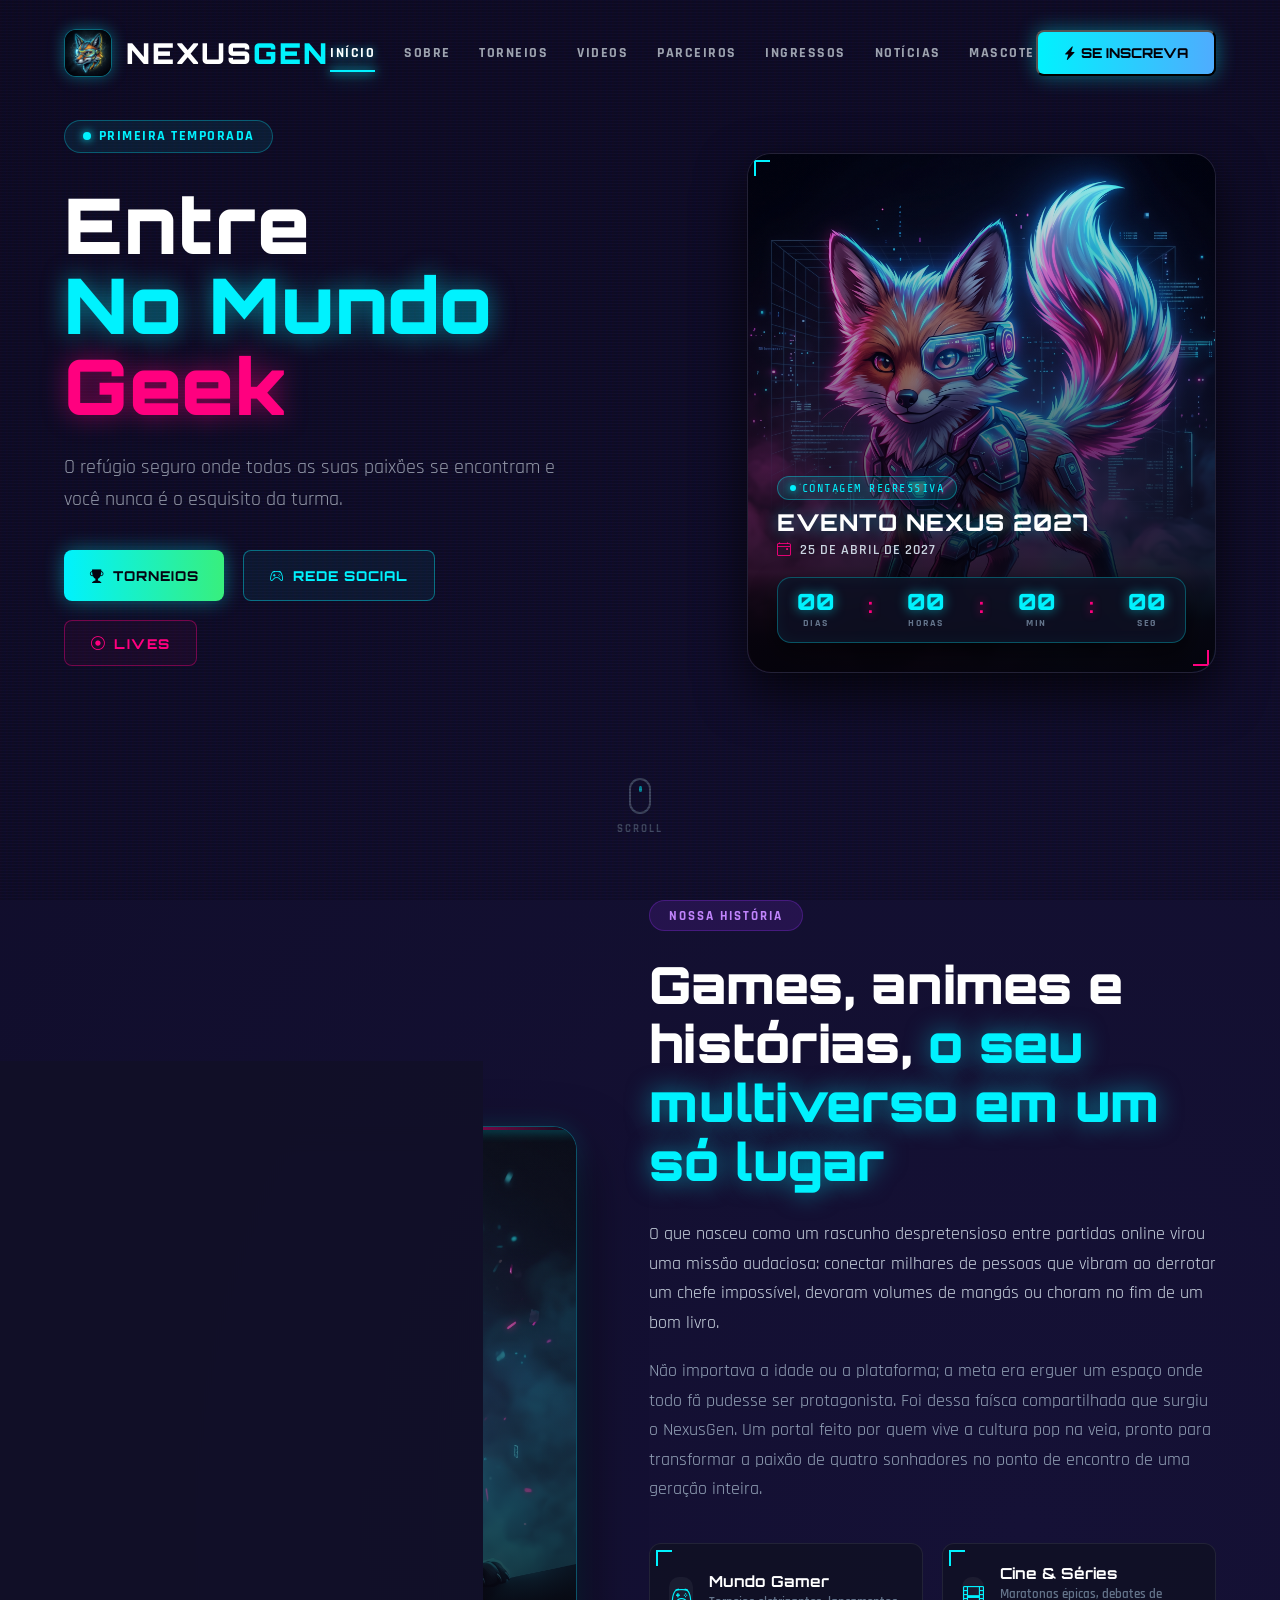
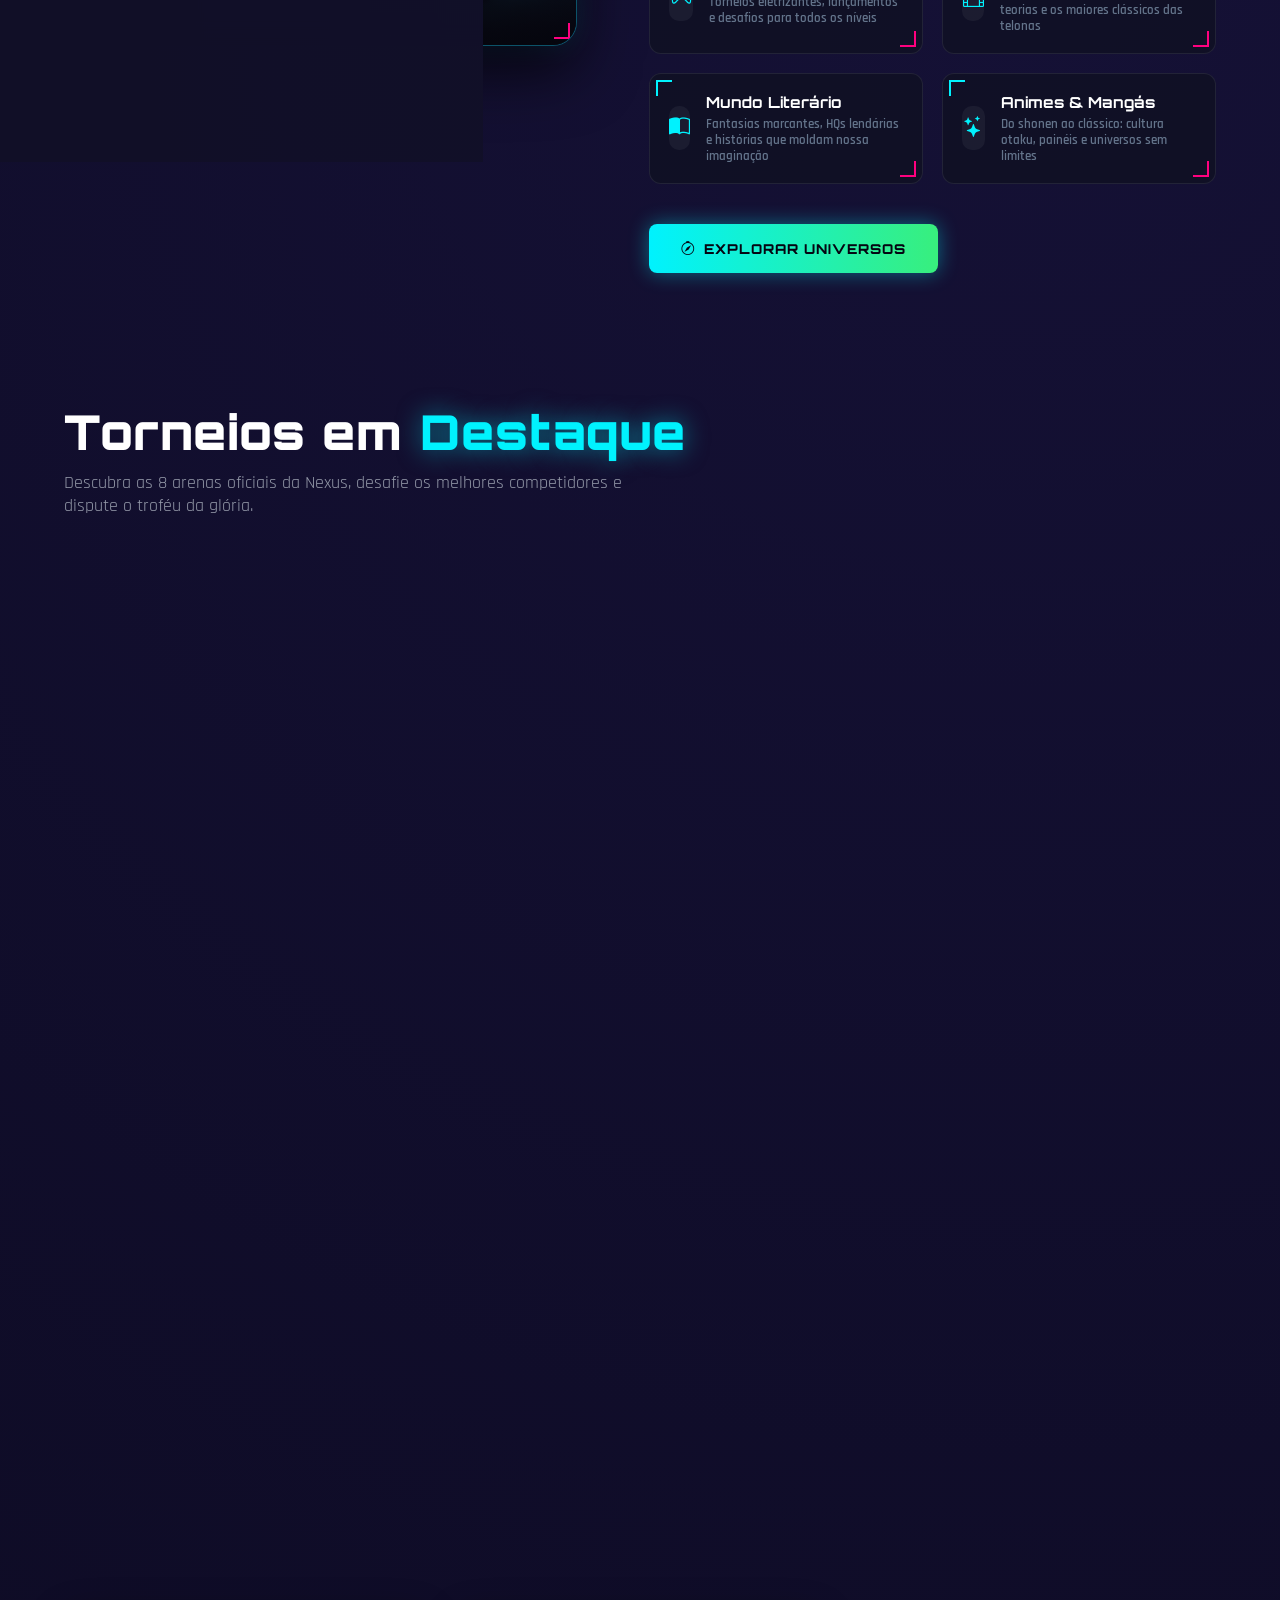
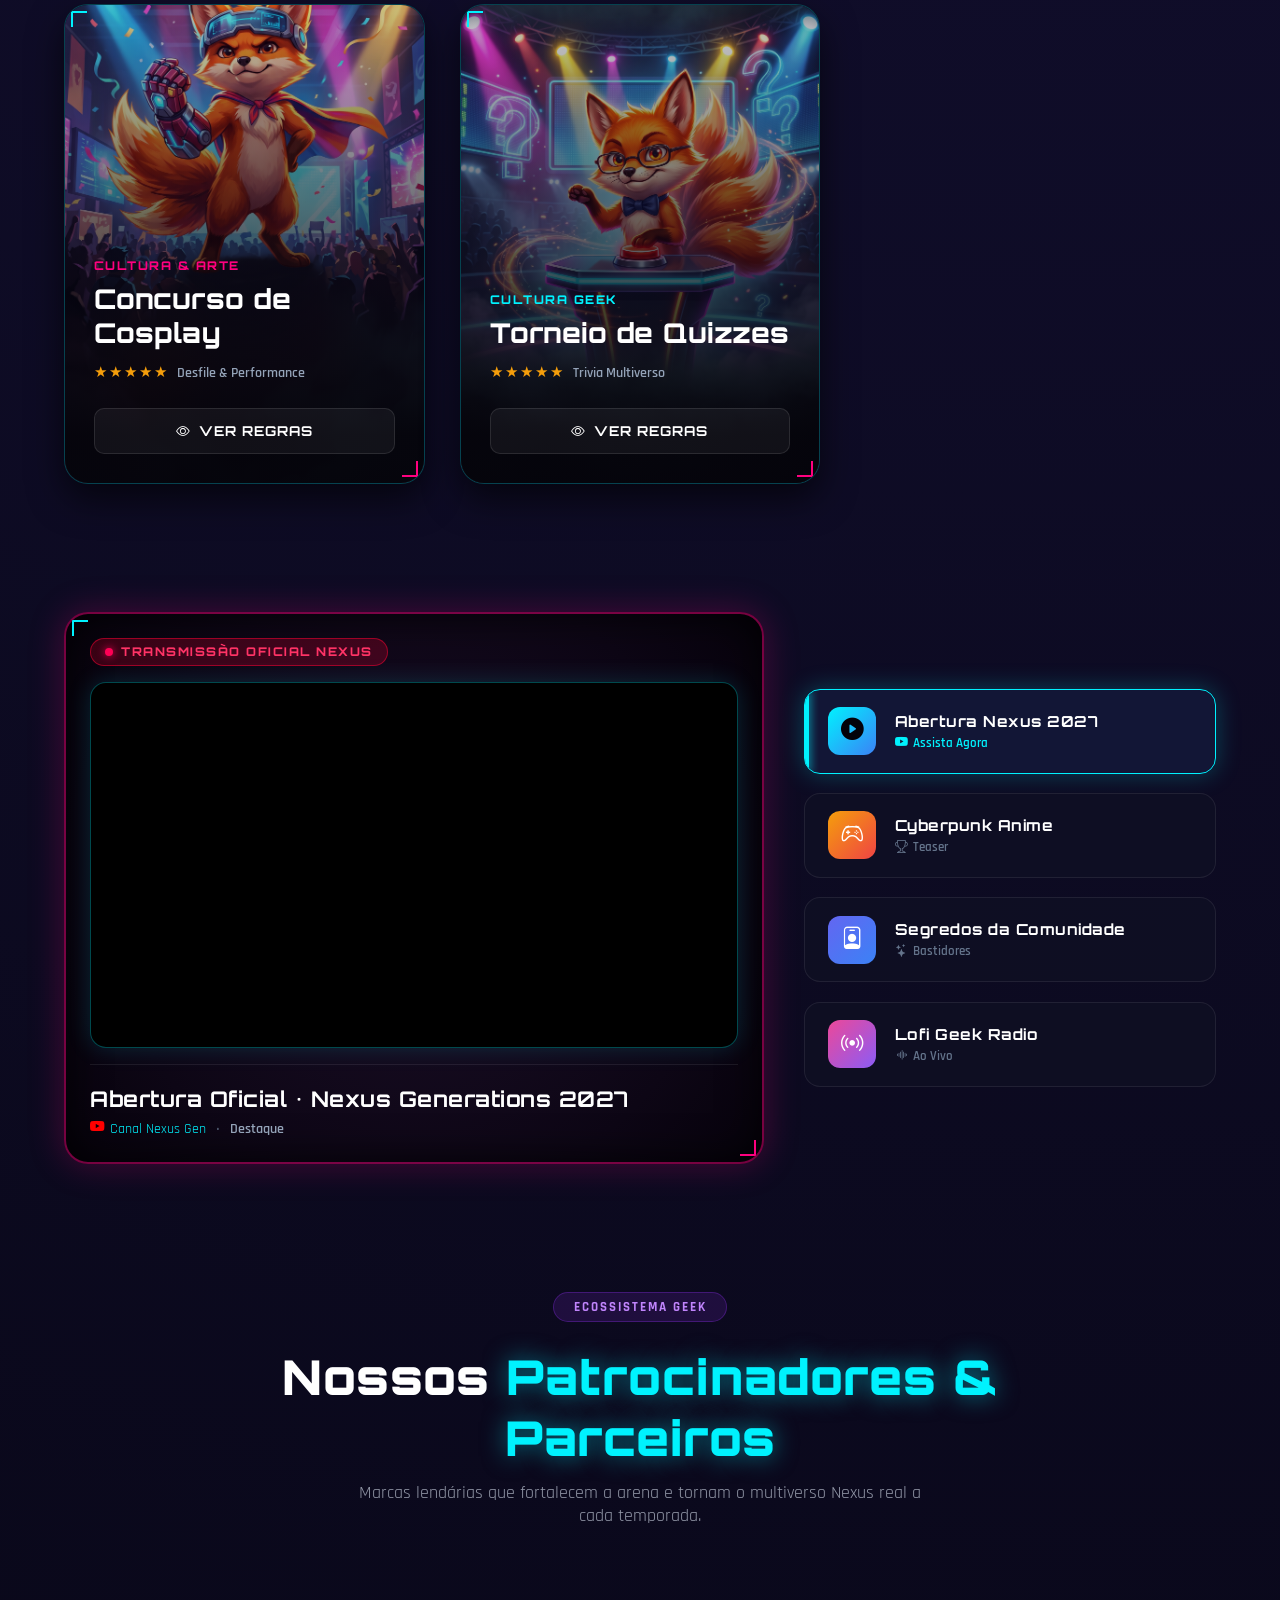
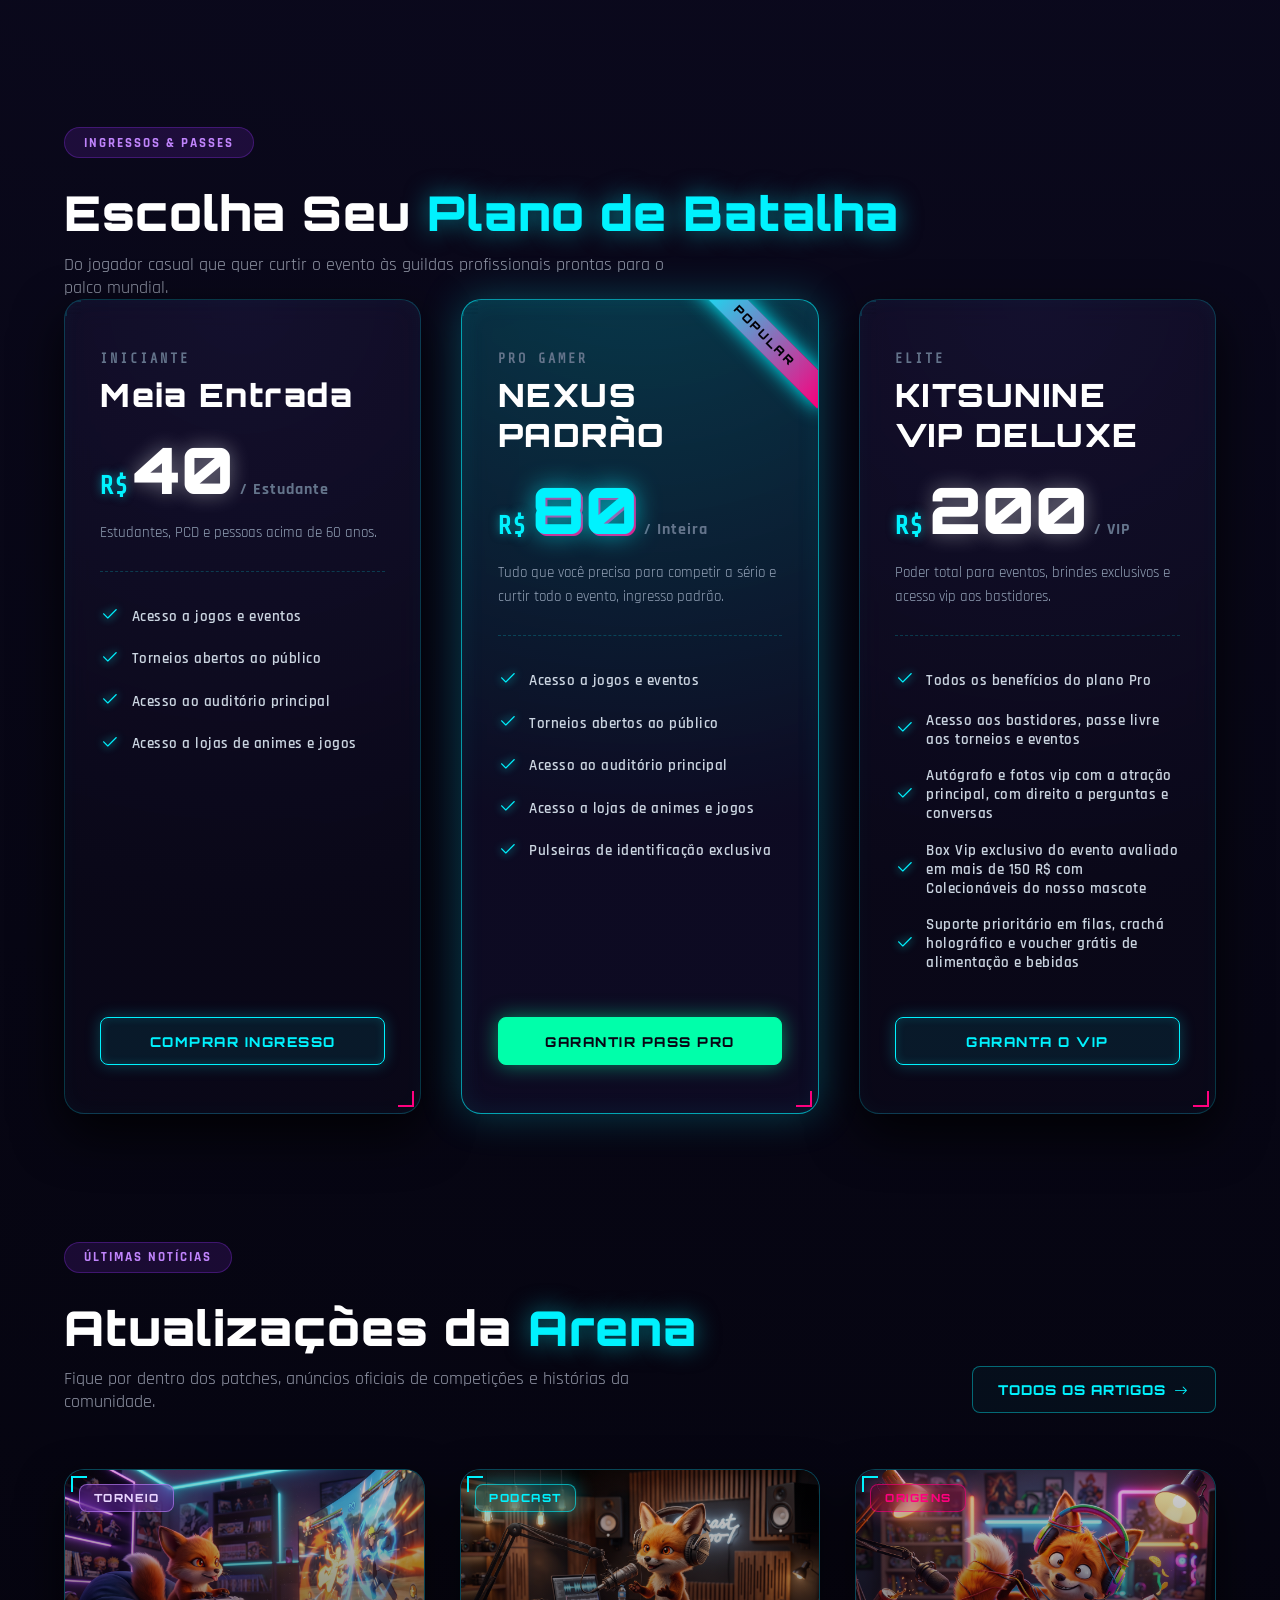
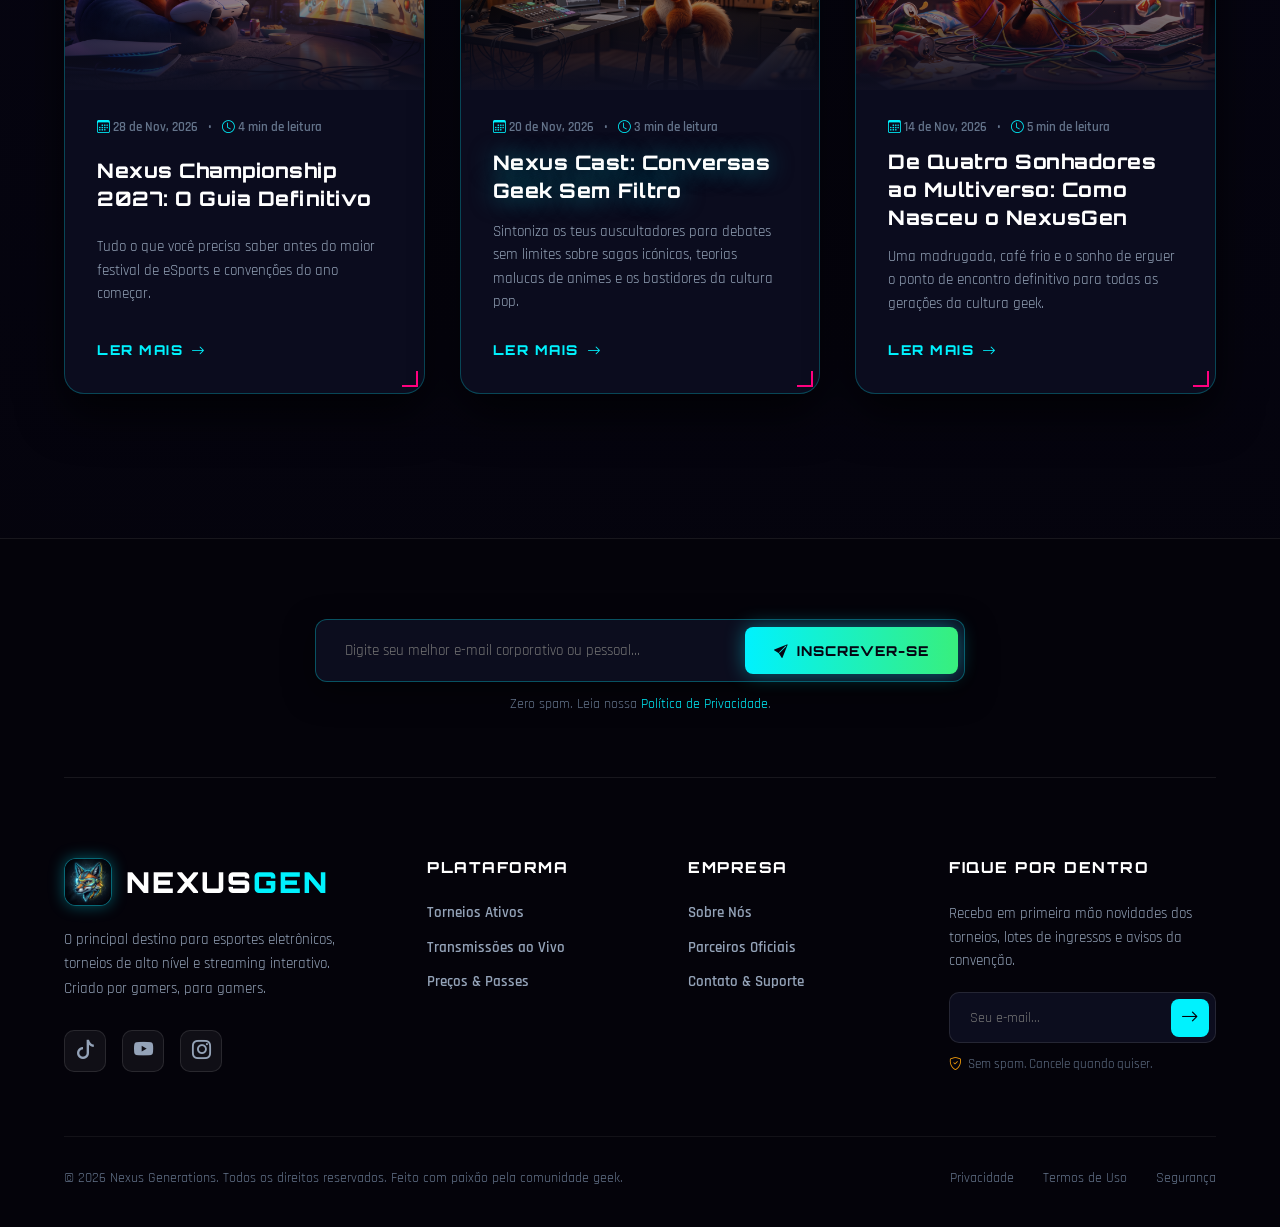
==== commit 3a0cc708: "Adicionar favicon na aba do navegador" ====
--- a/index.html
+++ b/index.html
@@ -4,6 +4,8 @@
   <meta charset="UTF-8">
   <meta name="viewport" content="width=device-width, initial-scale=1.0">
   <title>Nexus Generations</title>
+  <!-- FAVICON: Ícone da Aba do Navegador -->
+  <link rel="icon" type="image/png" href="mascoteico.png">
 
   <!-- Fontes Gamer / Cyberpunk -->
   <link rel="preconnect" href="https://fonts.googleapis.com">
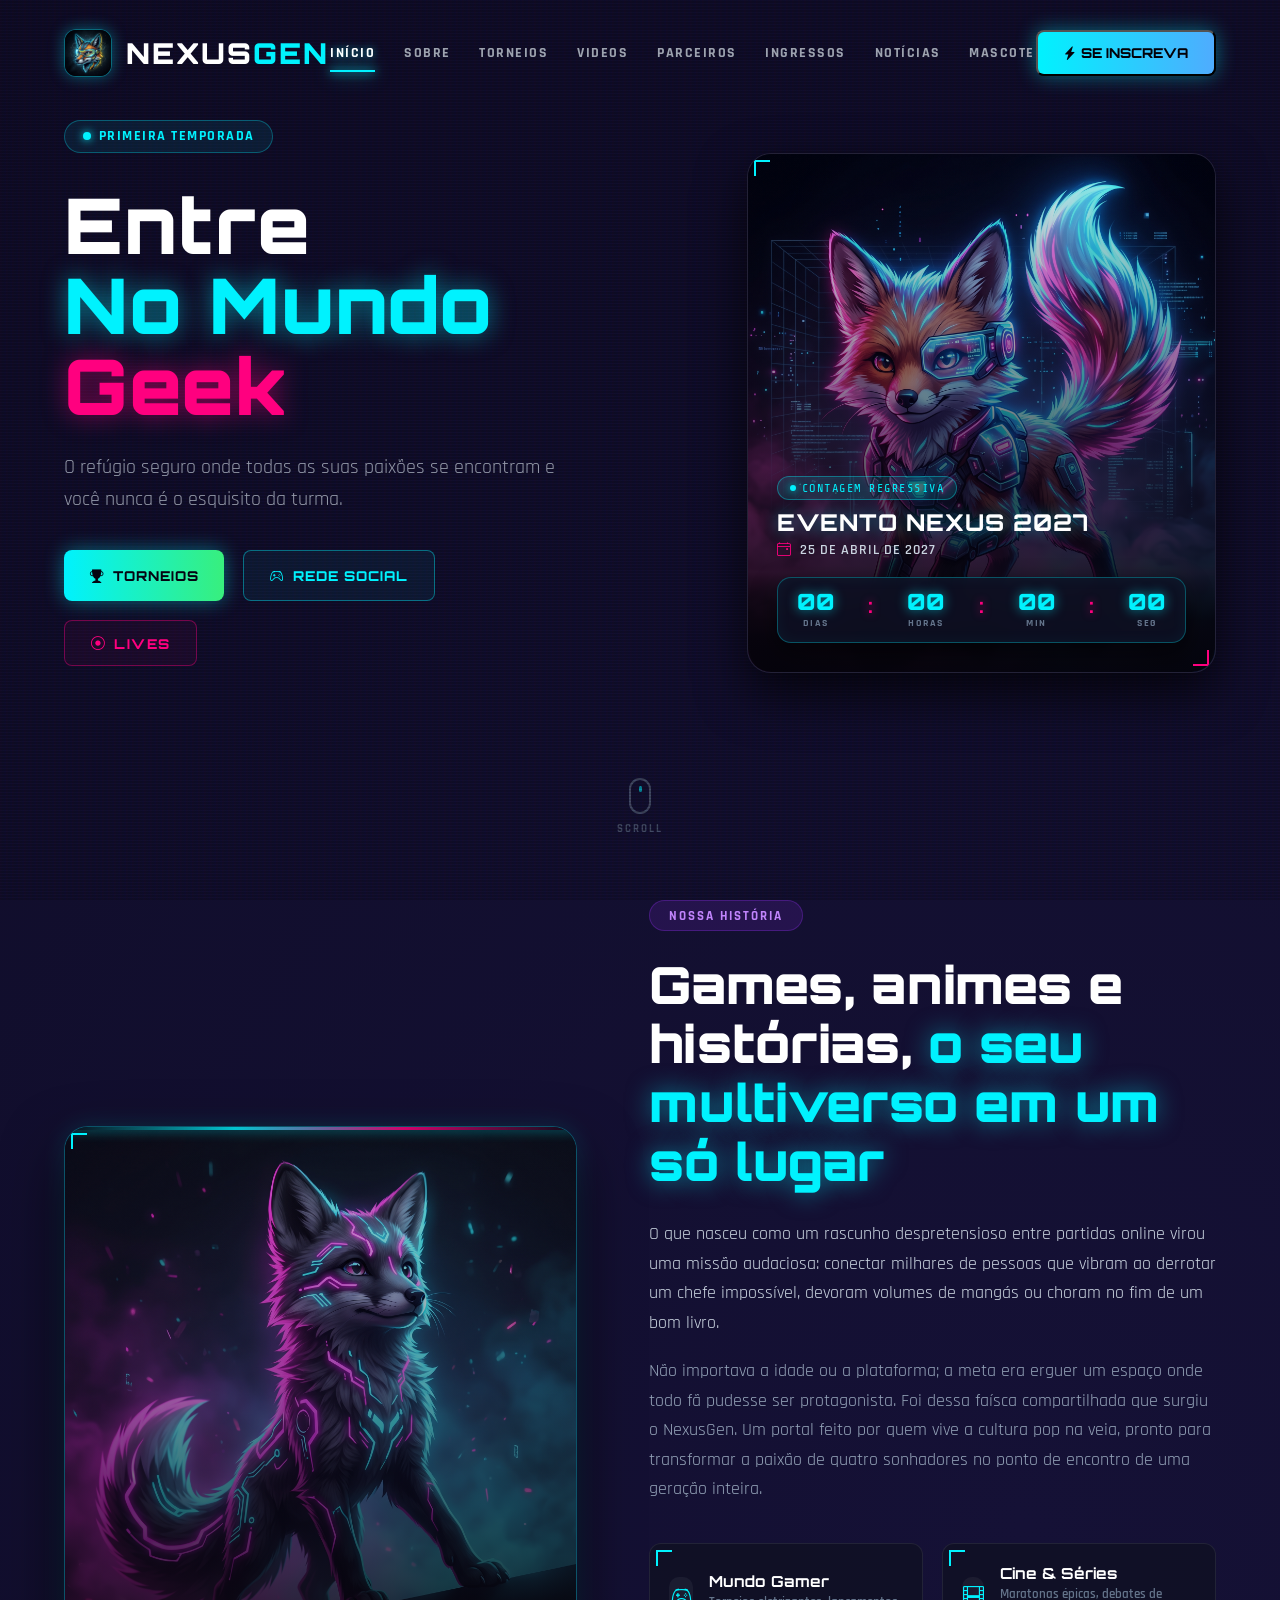
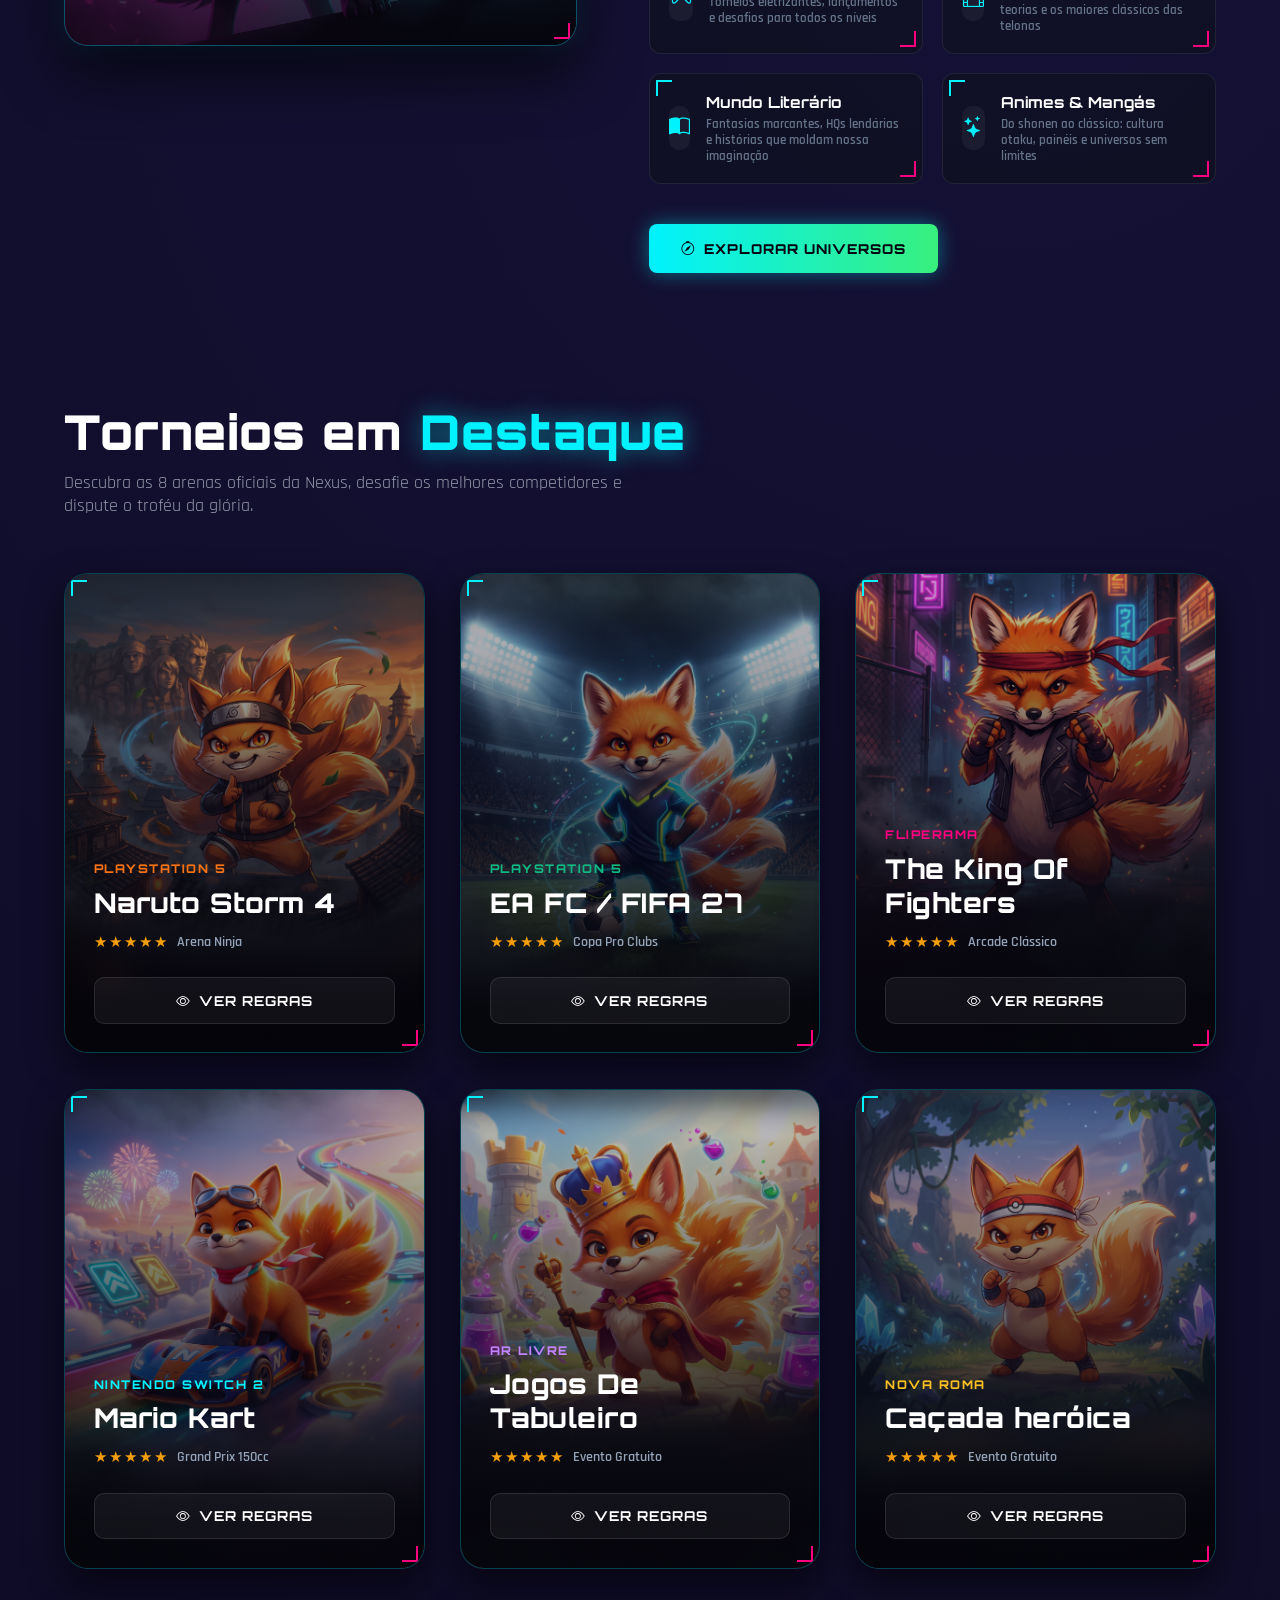
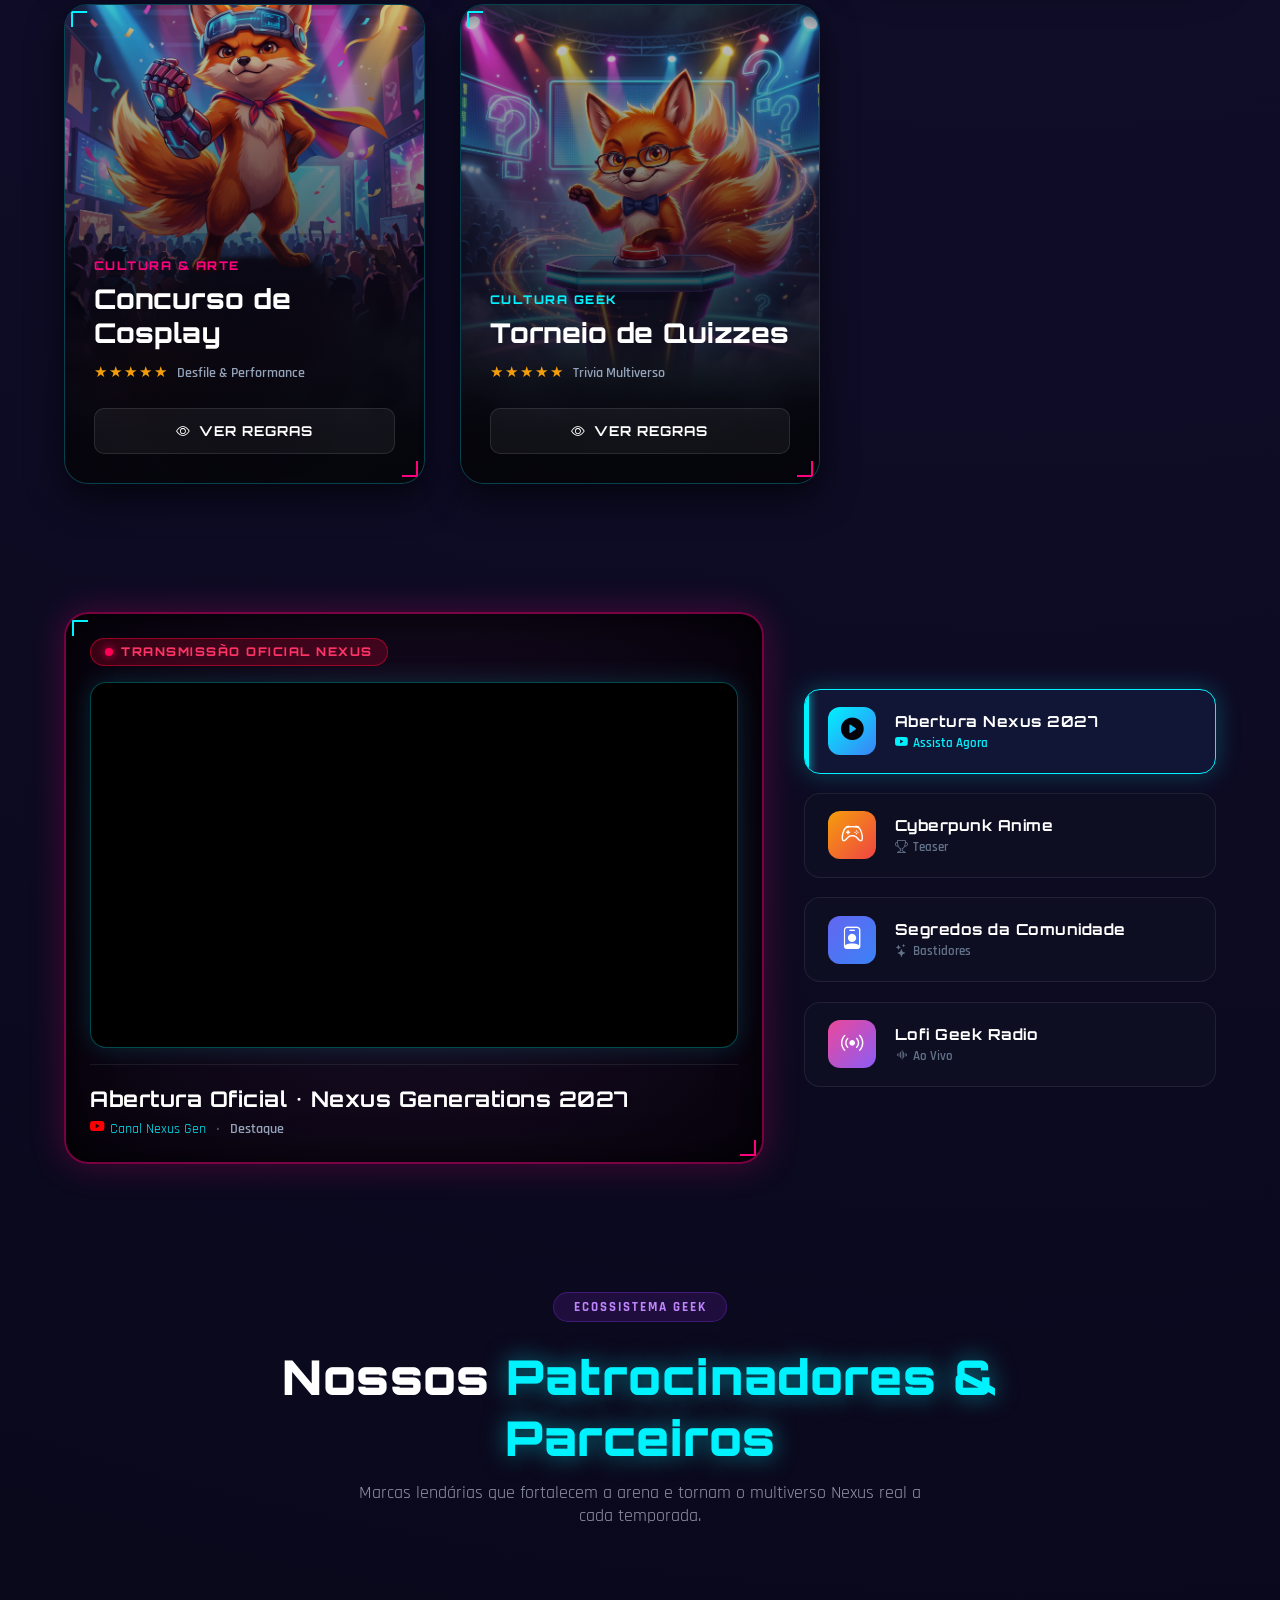
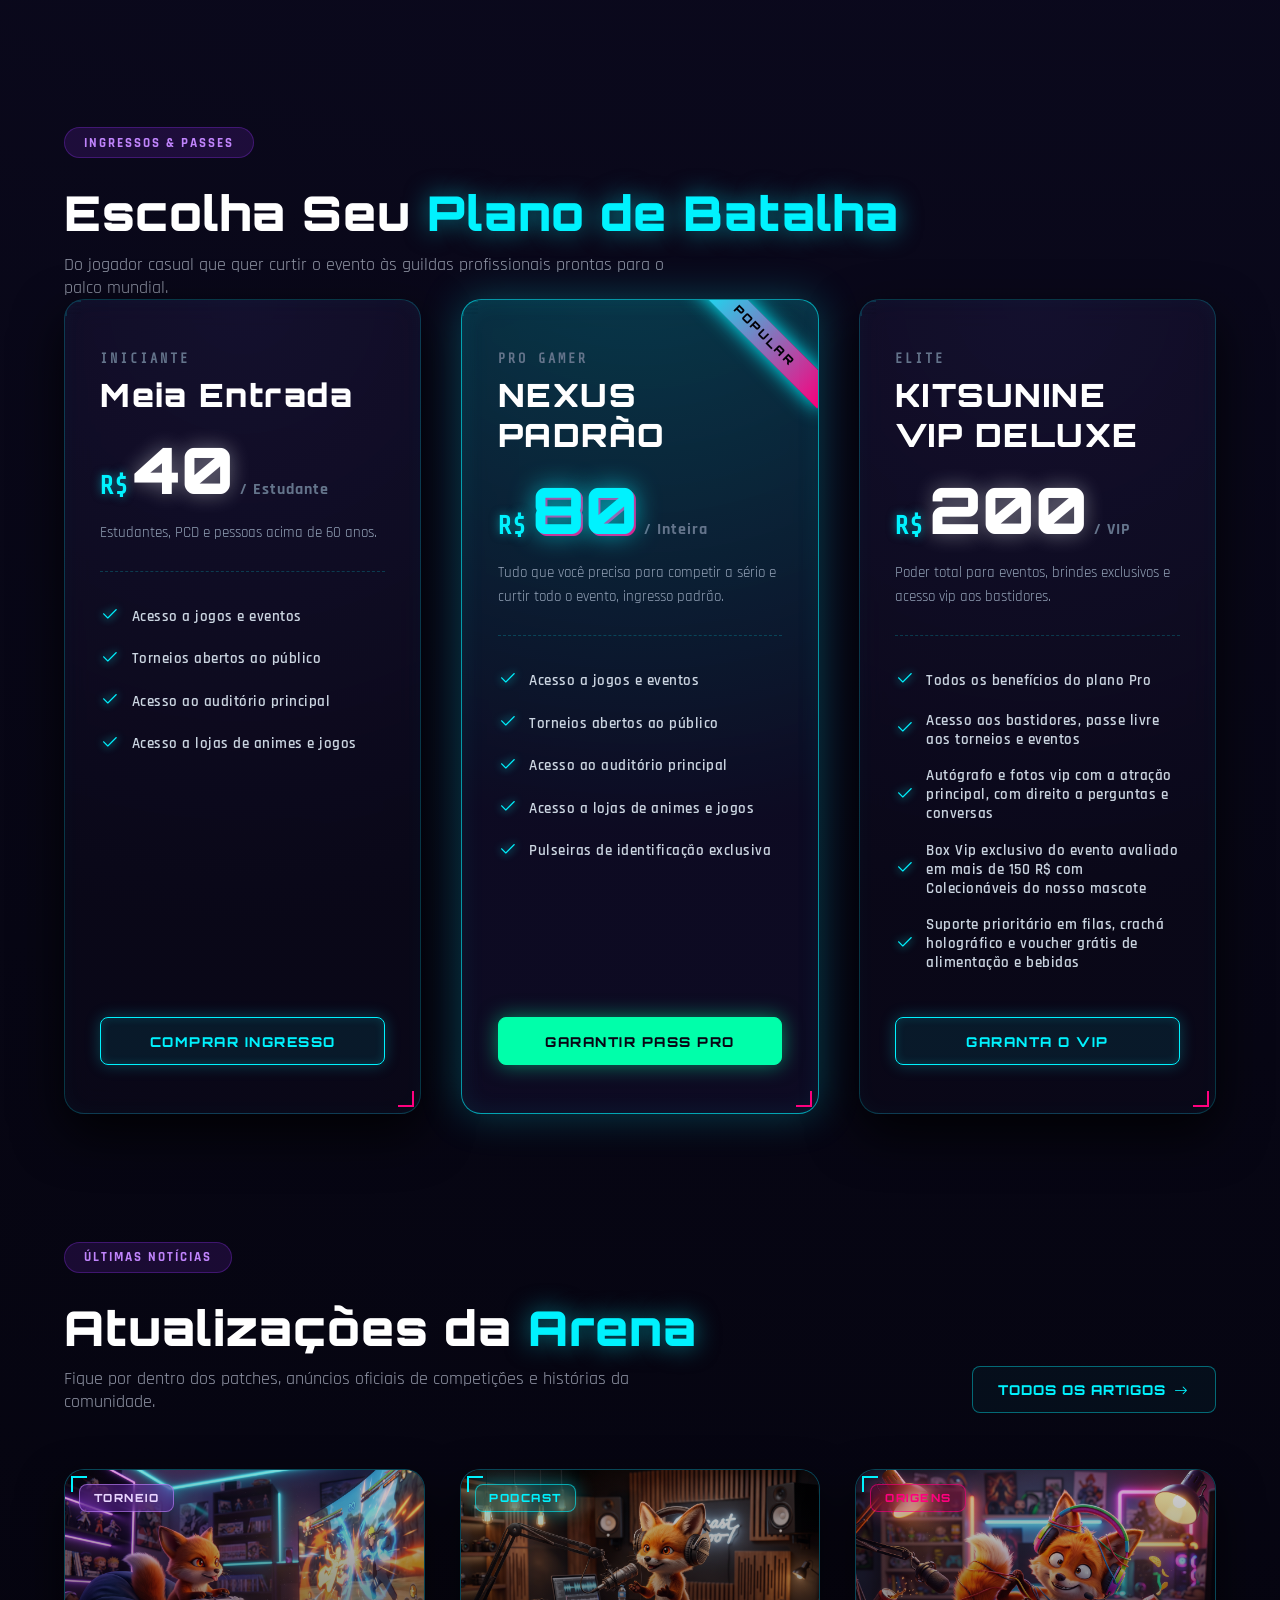
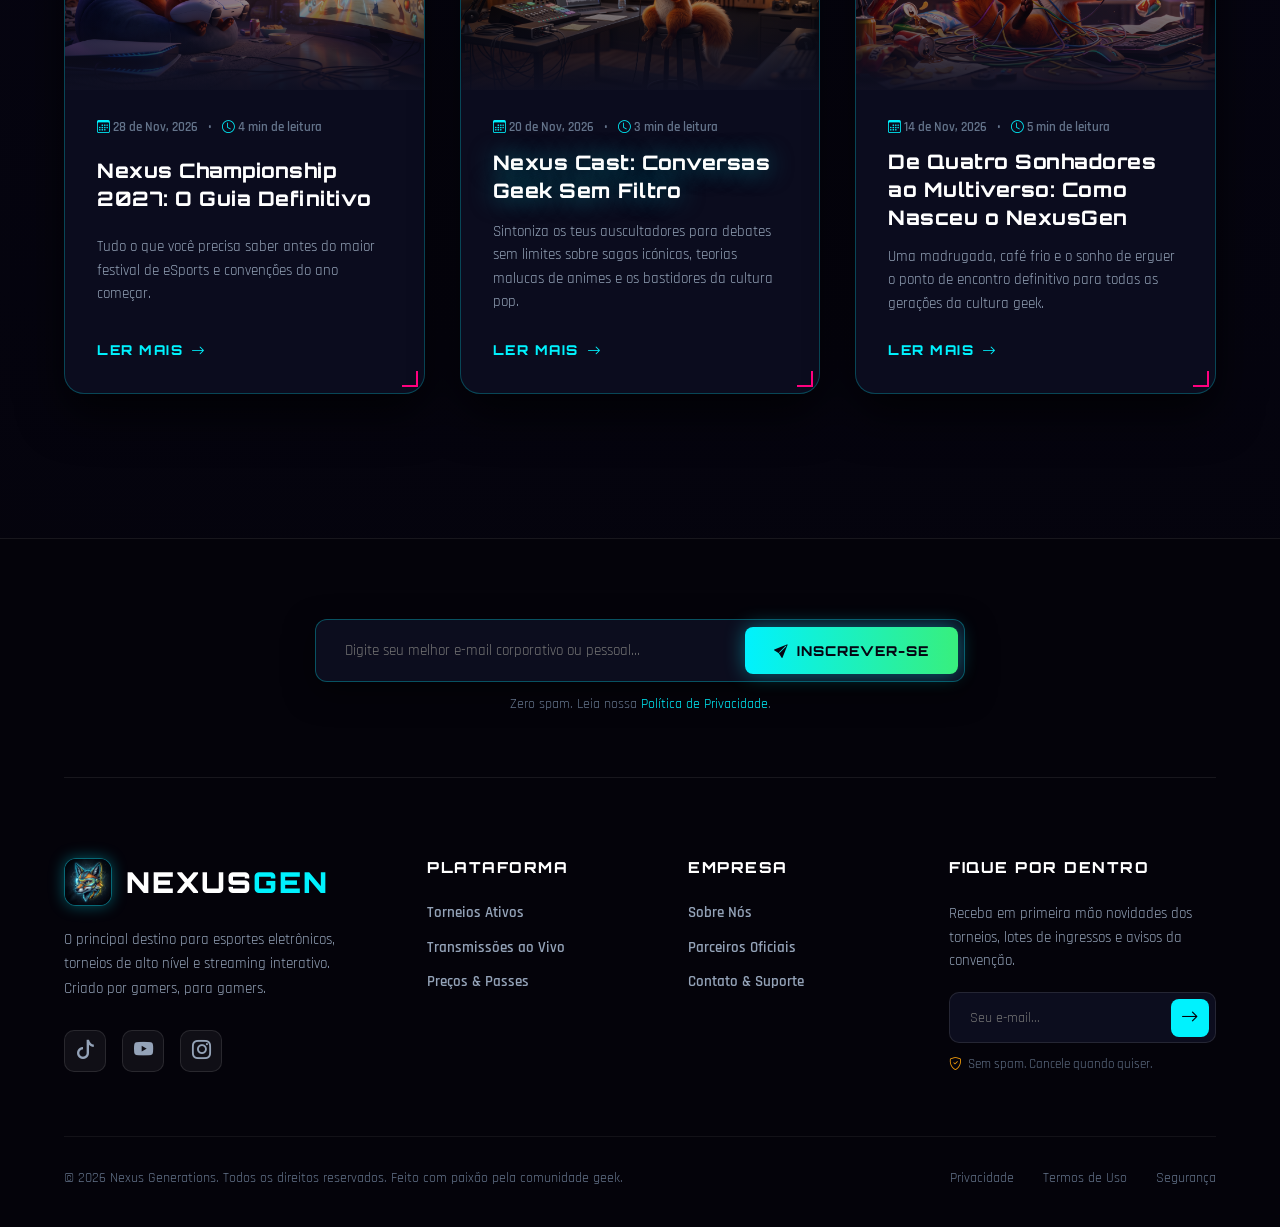
==== commit cbdaa97a: "Corrigir favicon para formato PNG" ====
--- a/index.html
+++ b/index.html
@@ -4,9 +4,8 @@
   <meta charset="UTF-8">
   <meta name="viewport" content="width=device-width, initial-scale=1.0">
   <title>Nexus Generations</title>
-  <!-- FAVICON: Ícone da Aba do Navegador -->
-  <link rel="icon" type="image/png" href="mascoteico.png">
-
+ <link rel="icon" type="image/png" href="mascoteico.png">
+  <link rel="shortcut icon" type="image/png" href="mascoteico.png">
   <!-- Fontes Gamer / Cyberpunk -->
   <link rel="preconnect" href="https://fonts.googleapis.com">
   <link rel="preconnect" href="https://fonts.gstatic.com" crossorigin>
